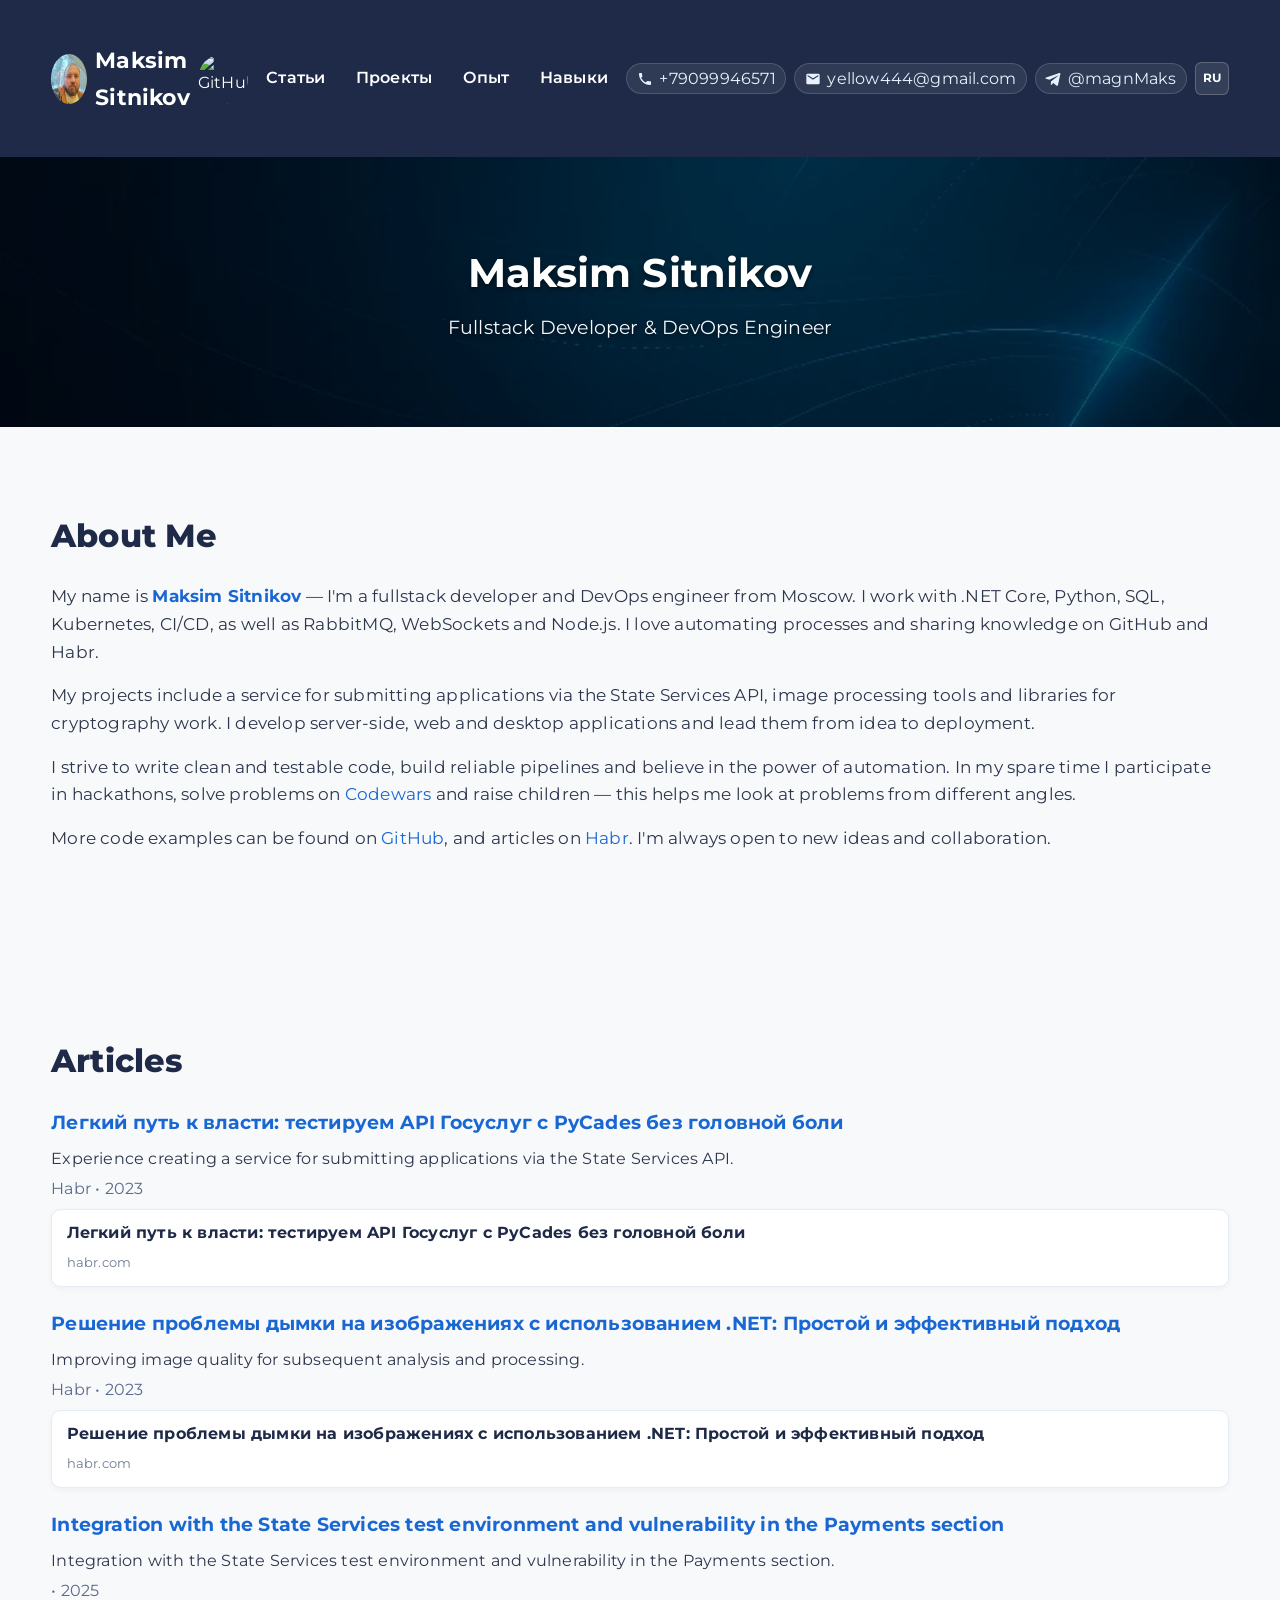
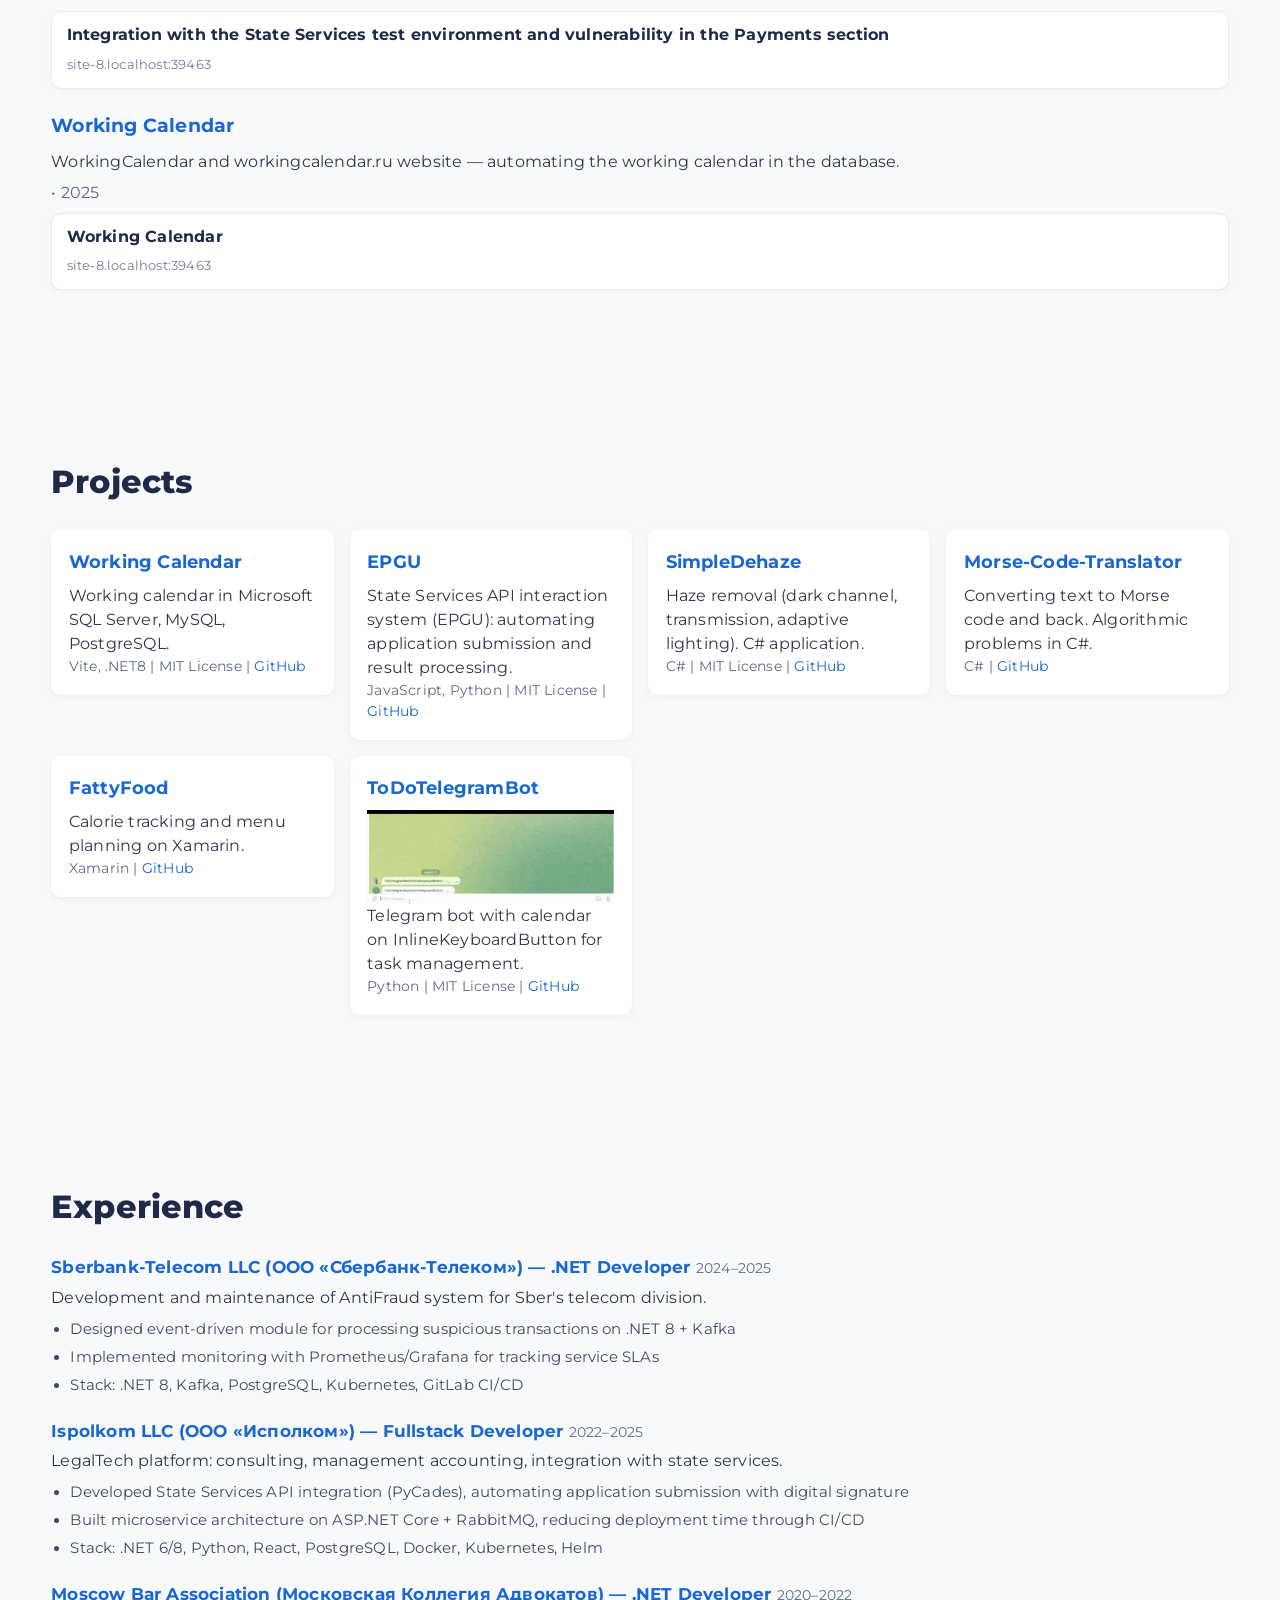
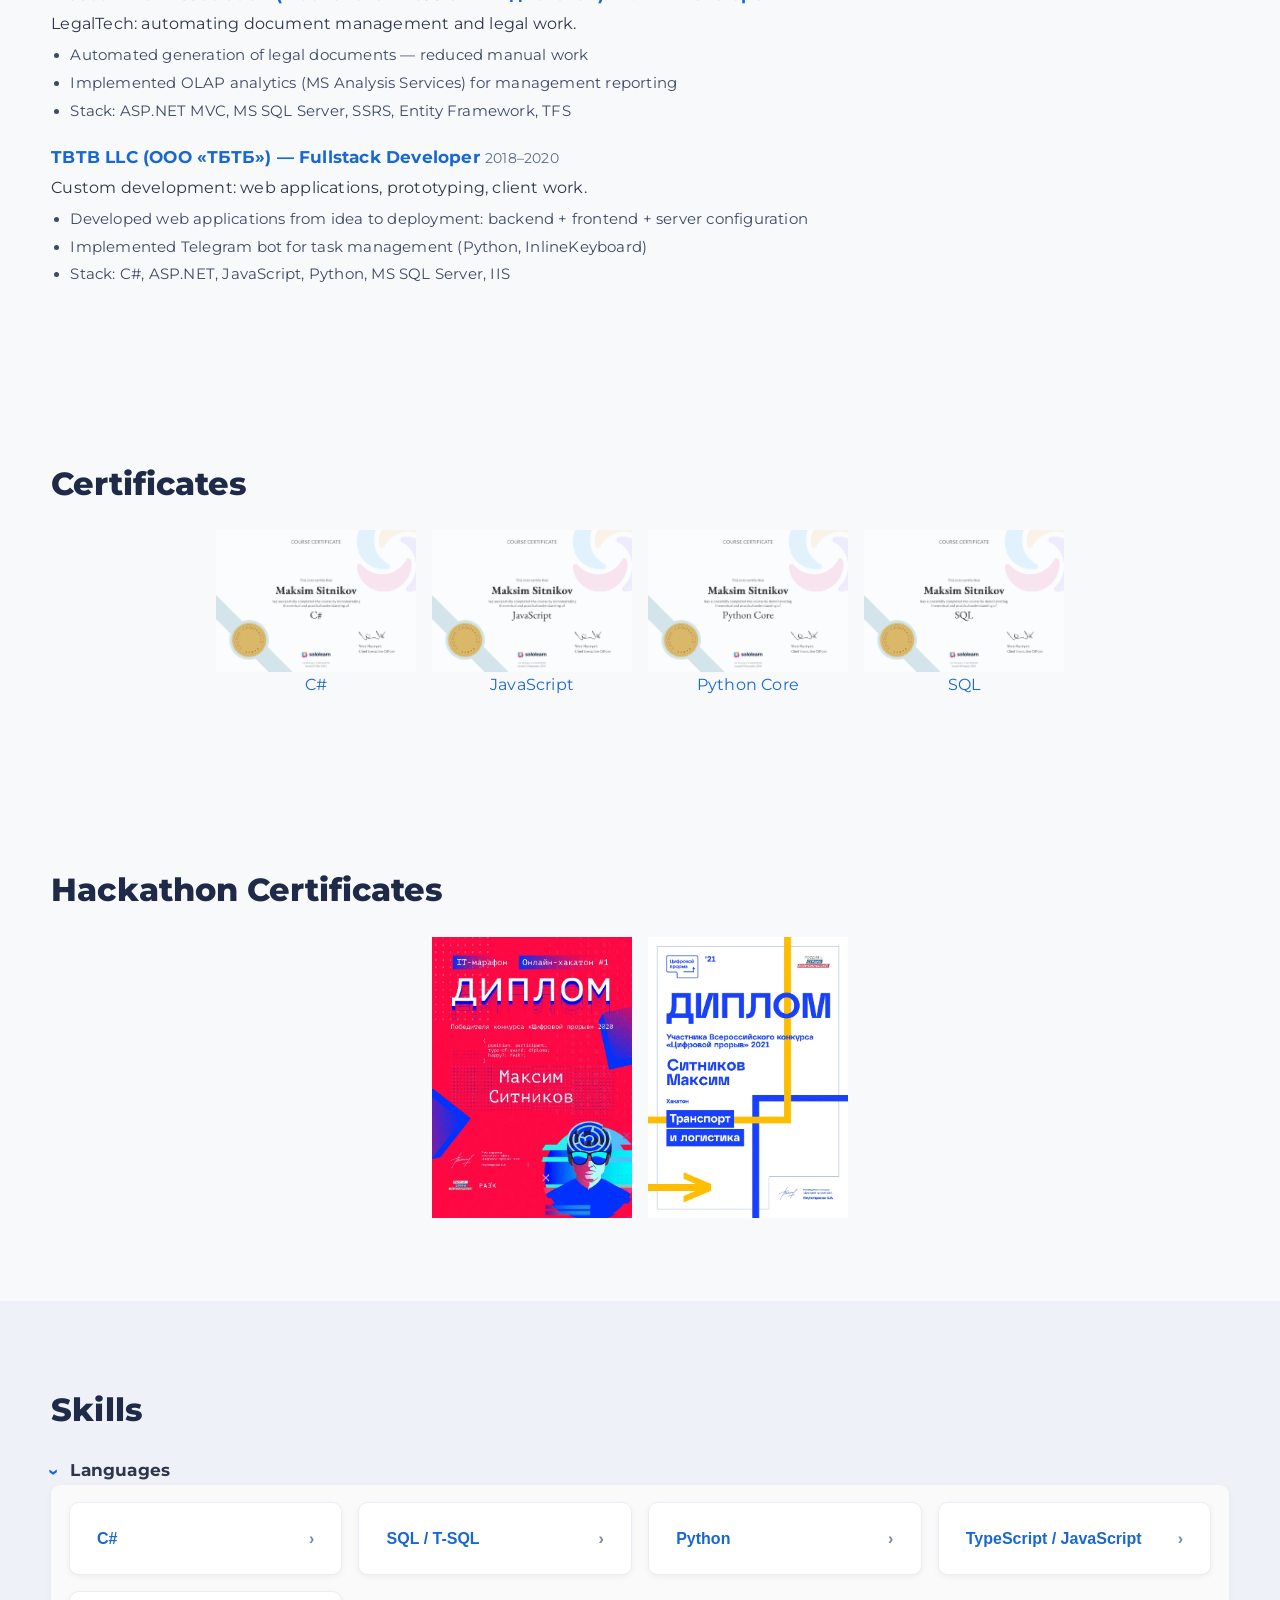
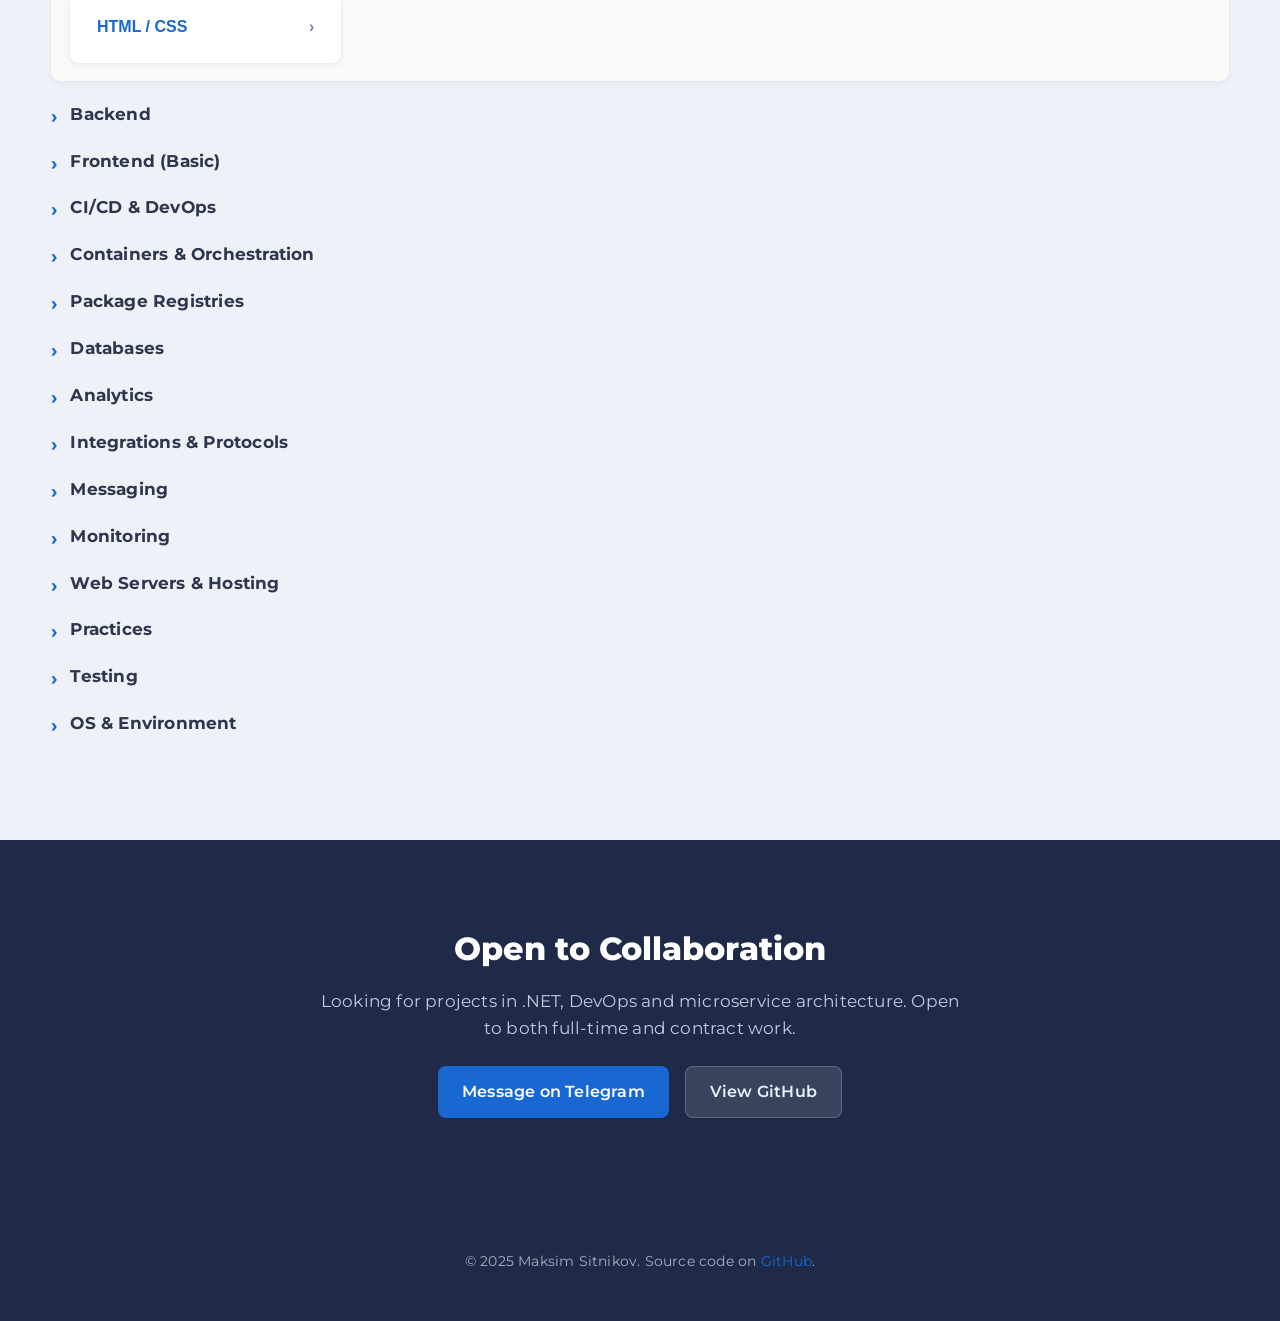
==== en/index.html @ ef796406 "adde en" ====
<!DOCTYPE html>
<html lang="en">
  <head>
    <meta charset="UTF-8" />
    <meta name="viewport" content="width=device-width, initial-scale=1, viewport-fit=cover" />
    <title>Maksim Sitnikov — Fullstack .NET Developer | DevOps | yellow444</title>

    <!-- SEO -->
    <meta name="description" content="Maksim Sitnikov — Fullstack .NET/Python developer and DevOps engineer. Kubernetes, CI/CD, microservices. 7+ years of experience. Portfolio, projects and articles." />
    <meta name="keywords" content=".NET, C#, Python, Kubernetes, CI/CD, SQL, Docker, DevOps, Fullstack, microservices, ASP.NET Core" />
    <meta name="author" content="Maksim Sitnikov" />
    <link rel="canonical" href="https://yellow444.github.io/en/" />

    <!-- Language Alternates -->
    <link rel="alternate" hreflang="ru" href="https://yellow444.github.io/" />
    <link rel="alternate" hreflang="en" href="https://yellow444.github.io/en/" />

    <!-- Open Graph -->
    <meta property="og:type" content="website" />
    <meta property="og:title" content="Maksim Sitnikov — Fullstack .NET Developer | DevOps" />
    <meta property="og:description" content="Fullstack .NET/Python developer and DevOps engineer. Kubernetes, CI/CD, microservices. 7+ years of experience." />
    <meta property="og:image" content="https://yellow444.github.io/images/maksim.png" />
    <meta property="og:url" content="https://yellow444.github.io/en/" />
    <meta property="og:locale" content="en_US" />

    <!-- Twitter Card -->
    <meta name="twitter:card" content="summary" />
    <meta name="twitter:title" content="Maksim Sitnikov — Fullstack .NET Developer" />
    <meta name="twitter:description" content="Portfolio of .NET/Python developer and DevOps engineer" />
    <meta name="twitter:image" content="https://yellow444.github.io/images/maksim.png" />

    <!-- Theme -->
    <meta name="theme-color" content="#1e2a47" />

    <!-- Favicon -->
    <link rel="icon" href="../favicon.ico" sizes="48x48" />
    <link rel="icon" href="../images/favicon-192.png" type="image/png" sizes="192x192" />
    <link rel="apple-touch-icon" href="../images/apple-touch-icon.png" />

    <!-- Structured Data -->
    <script type="application/ld+json">
    {
      "@context": "https://schema.org",
      "@type": "Person",
      "name": "Maksim Sitnikov",
      "alternateName": "yellow444",
      "url": "https://yellow444.github.io/en",
      "image": "https://yellow444.github.io/images/maksim.png",
      "jobTitle": "Fullstack Developer / DevOps Engineer",
      "knowsAbout": [".NET", "C#", "Python", "Kubernetes", "Docker", "CI/CD", "PostgreSQL", "ASP.NET Core", "Kafka", "RabbitMQ"],
      "sameAs": [
        "https://github.com/yellow444",
        "https://t.me/magnMaks",
        "https://habr.com/ru/users/maksim_sitnikov/"
      ]
    }
    </script>

    <!-- Fonts -->
    <link rel="preconnect" href="https://fonts.googleapis.com" />
    <link rel="preconnect" href="https://fonts.gstatic.com" crossorigin />
    <link href="https://fonts.googleapis.com/css2?family=Montserrat:wght@400;600;700&display=swap" rel="stylesheet" />

    <!-- Styles -->
    <link rel="stylesheet" href="../style.css" />

    <!-- Analytics (async) -->
    <script src="../scripts/analytics.js" defer></script>
    <noscript>
      <div>
        <img
          src="https://mc.yandex.ru/watch/103887739"
          style="position: absolute; left: -9999px"
          alt=""
        />
      </div>
    </noscript>
  </head>
  <body>
    <!-- Navigation Header -->
    <header id="top" class="site-header" role="banner">
      <div class="container header-grid">
        <!-- LOGO / AVATAR -->
        <div class="logo-container">
          <div class="logo-placeholder">
            <!-- Clickable photo with preview -->
            <picture>
              <source srcset="../images/maksim.webp" type="image/webp" />
              <img
                id="previewImg"
                alt="Photo of Maksim Sitnikov"
                src="../images/maksim.png"
                width="256"
                height="256"
                class="logo-image logo-image--clickable"
                decoding="async"
              />
            </picture>
            <a href="/#hero" class="logo-link" tooltip="Go to contacts"><h1 class="logo">Maksim<br/>Sitnikov</h1></a>
            <a href="https://github.com/yellow444/" class="logo-link" aria-label="GitHub avatar">
              <img
                alt="GitHub avatar"
                src="https://avatars.githubusercontent.com/u/4164963?v=4"
                width="460"
                height="460"
                class="logo-image"
                decoding="async"
                loading="lazy"
              />
            </a>
          </div>
        </div>

        <!-- MENU -->
        <div id="menu-placeholder"></div>

        <!-- CONTACTS RIGHT (obfuscated from spam bots) -->
        <div class="header-contacts" aria-label="Contacts">
          <a class="contact-chip" data-contact="dGVsOis3OTA5OTk0NjU3MQ==" data-label="Kzc5MDk5OTQ2NTcx" aria-label="Call" href="#">
            <svg viewBox="0 0 24 24" aria-hidden="true">
              <path d="M6.62 10.79a15.05 15.05 0 006.59 6.59l2.2-2.2a1 1 0 011.02-.24 11.36 11.36 0 003.56.57 1 1 0 011 1V20a1 1 0 01-1 1A17 17 0 013 4a1 1 0 011-1h2.5a1 1 0 011 1 11.36 11.36 0 00.57 3.56 1 1 0 01-.24 1.02l-2.2 2.2z"/>
            </svg>
            <span class="contact-text">Phone</span>
          </a>
          <a class="contact-chip" data-contact="bWFpbHRvOnllbGxvdzQ0NEBnbWFpbC5jb20=" data-label="eWVsbG93NDQ0QGdtYWlsLmNvbQ==" aria-label="Send Email" href="#">
            <svg viewBox="0 0 24 24" aria-hidden="true">
              <path d="M20 4H4a2 2 0 00-2 2v12a2 2 0 002 2h16a2 2 0 002-2V6a2 2 0 00-2-2zm0 4l-8 5-8-5V6l8 5 8-5v2z"/>
            </svg>
            <span class="contact-text">Email</span>
          </a>
          <a class="contact-chip" href="https://t.me/magnMaks" target="_blank" rel="noopener noreferrer" aria-label="Send message on Telegram">
            <svg viewBox="0 0 24 24" aria-hidden="true">
              <path d="M9.04 15.8l-.38 5.33c.54 0 .78-.23 1.06-.52l2.55-2.45 5.29 3.86c.97.54 1.66.26 1.93-.9l3.51-16.45h0c.31-1.44-.52-2-1.47-1.64L1.7 9.87c-1.4.55-1.38 1.34-.24 1.7l5.22 1.63L19.55 6.6c.6-.39 1.14-.17.69.22"/>
            </svg>
            <span>@magnMaks</span>
          </a>

          <!-- Burger menu for mobile -->
          <button id="menuToggle" class="burger" aria-label="Open menu" aria-expanded="false" aria-controls="mainNav">
            <span></span><span></span><span></span>
          </button>
          <!-- Language switcher -->
          <a href="/" class="lang-switch" aria-label="Русская версия">RU</a>
        </div>
      </div>
    </header>

    <!-- Image preview modal -->
    <div id="imgModal" class="modal" aria-hidden="true" role="dialog" aria-label="Image preview">
      <button class="close" id="modalClose" aria-label="Close">&times;</button>
      <img class="modal-content" id="modalImg" alt="Image preview" />
    </div>

    <!-- Hero section -->
    <section class="hero" id="hero" role="region" aria-label="Title">
      <div class="hero-overlay"></div>
      <div class="hero-content">
        <h2>Maksim Sitnikov</h2>
        <p class="subtitle">Fullstack Developer & DevOps Engineer</p>
      </div>
    </section>

    <!-- About section -->
    <section id="about" class="section" role="region" aria-label="About me">
      <div class="container">
        <h2>About Me</h2>
        <p>
          My name is <strong><a href="https://github.com/yellow444" target="_blank" rel="noopener noreferrer">Maksim Sitnikov</a></strong>
          — I'm a fullstack developer and DevOps engineer from Moscow. I work with .NET Core, Python, SQL, Kubernetes, CI/CD, as well as RabbitMQ,
          WebSockets and Node.js. I love automating processes and sharing knowledge on GitHub and Habr.
        </p>
        <p>
          My projects include a service for submitting applications via the State Services API, image processing tools and libraries for cryptography work.
          I develop server-side, web and desktop applications and lead them from idea to deployment.
        </p>
        <p>
          I strive to write clean and testable code, build reliable pipelines and believe in the power of automation. In my spare time I participate in hackathons,
          solve problems on <a href="https://www.codewars.com/users/yellow444" target="_blank" rel="noopener noreferrer">Codewars</a>
          and raise children — this helps me look at problems from different angles.
        </p>
        <p>
          More code examples can be found on
          <a href="https://github.com/yellow444" target="_blank" rel="noopener noreferrer">GitHub</a>, and articles on
          <a href="https://habr.com/ru/users/maksim_sitnikov/articles" target="_blank" rel="noopener noreferrer">Habr</a>.
          I'm always open to new ideas and collaboration.
        </p>
      </div>
    </section>

    <!-- Articles section -->
    <section id="articles" class="section" role="region" aria-label="Articles">
      <div class="container">
        <h2>Articles</h2>
        <div class="articles-list">
          <div class="article-item">
            <h3>
              <a href="https://habr.com/ru/articles/793028" target="_blank" rel="noopener noreferrer">
                Легкий путь к власти: тестируем API Госуслуг с PyCades без головной боли
              </a>
            </h3>
            <p>Experience creating a service for submitting applications via the State Services API.</p>
            <p class="article-meta">Habr • 2023</p>
            <!-- Preview will be inserted here -->
            <div class="og-card" hidden></div>
          </div>

          <div class="article-item">
            <h3>
              <a href="https://habr.com/ru/articles/810577" target="_blank" rel="noopener noreferrer">
                Решение проблемы дымки на изображениях с использованием .NET: Простой и эффективный подход
              </a>
            </h3>
            <p>Improving image quality for subsequent analysis and processing.</p>
            <p class="article-meta">Habr • 2023</p>
            <div class="og-card" hidden></div>
          </div>

          <div class="article-item">
            <h3>
              <a href="../articles/template.html?content=vulnerability_epgu">
                Integration with the State Services test environment and vulnerability in the Payments section
              </a>
            </h3>
            <p>Integration with the State Services test environment and vulnerability in the Payments section.</p>
            <p class="article-meta">• 2025</p>
            <div class="og-card" hidden></div>
          </div>

          <div class="article-item">
            <h3>
              <a href="../articles/template.html?content=workingcalendar">
                Working Calendar
              </a>
            </h3>
            <p>WorkingCalendar and workingcalendar.ru website — automating the working calendar in the database.</p>
            <p class="article-meta">• 2025</p>
            <div class="og-card" hidden></div>
          </div>
        </div>
      </div>
    </section>

    <!-- Projects section -->
    <section id="projects" class="section" role="region" aria-label="Projects">
      <div class="container">
        <h2>Projects</h2>
        <div class="projects-grid">
          <div class="project-card">
            <a href="https://workingcalendar.ru/"><h3>Working Calendar</h3></a>
            <p>Working calendar in Microsoft SQL Server, MySQL, PostgreSQL.</p>
            <p class="project-meta">
              Vite, .NET8 | MIT License |
              <a href="https://github.com/yellow444/WorkingCalendar" target="_blank" rel="noopener noreferrer">GitHub</a>
            </p>
          </div>
          <div class="project-card">
            <a href="https://habr.com/ru/articles/793028"><h3>EPGU</h3></a>
            <p>State Services API interaction system (EPGU): automating application submission and result processing.</p>
            <p class="project-meta">
              JavaScript, Python | MIT License |
              <a href="https://github.com/yellow444/epgu" target="_blank" rel="noopener noreferrer">GitHub</a>
            </p>
          </div>
          <div class="project-card">
            <a href="https://habr.com/ru/articles/810577"><h3>SimpleDehaze</h3></a>
            <p>Haze removal (dark channel, transmission, adaptive lighting). C# application.</p>
            <p class="project-meta">
              C# | MIT License |
              <a href="https://github.com/yellow444/SimpleDehaze" target="_blank" rel="noopener noreferrer">GitHub</a>
            </p>
          </div>
          <div class="project-card">
            <a href="https://www.codewars.com/kata/59c13bb070a3b70098000041"><h3>Morse-Code-Translator</h3></a>
            <p>Converting text to Morse code and back. Algorithmic problems in C#.</p>
            <p class="project-meta">
              C# |
              <a href="https://github.com/yellow444/Morse-Code-Translator" target="_blank" rel="noopener noreferrer">GitHub</a>
            </p>
          </div>
          <div class="project-card">
            <a href="https://github.com/yellow444/FattyFood"><h3>FattyFood</h3></a>
            <p>Calorie tracking and menu planning on Xamarin.</p>
            <p class="project-meta">
              Xamarin |
              <a href="https://github.com/yellow444/FattyFood" target="_blank" rel="noopener noreferrer">GitHub</a>
            </p>
          </div>
          <div class="project-card">
            <a href="https://t.me/todo123456789bot"><h3>ToDoTelegramBot</h3></a>
            <div class="project-img">
              <picture>
                <source srcset="../images/ToDoTelegramBotOnInlineKeyboardButton.webp" type="image/webp" />
                <img src="../images/ToDoTelegramBotOnInlineKeyboardButton.gif" alt="ToDoTelegramBot" loading="lazy" decoding="async" />
              </picture>
            </div>
            <p>Telegram bot with calendar on InlineKeyboardButton for task management.</p>
            <p class="project-meta">
              Python | MIT License |
              <a href="https://github.com/yellow444/ToDoTelegramBot" target="_blank" rel="noopener noreferrer">GitHub</a>
            </p>
          </div>
        </div>
      </div>
    </section>

    <!-- Experience section -->
    <section id="experience" class="section" role="region" aria-label="Work Experience">
      <div class="container">
        <h2>Experience</h2>
        <div class="experience-list">
          <div class="experience-item">
            <h3>Sberbank-Telecom LLC (ООО «Сбербанк-Телеком») — .NET Developer <span class="years">2024–2025</span></h3>
            <p>Development and maintenance of AntiFraud system for Sber's telecom division.</p>
            <ul class="experience-details">
              <li>Designed event-driven module for processing suspicious transactions on .NET 8 + Kafka</li>
              <li>Implemented monitoring with Prometheus/Grafana for tracking service SLAs</li>
              <li>Stack: .NET 8, Kafka, PostgreSQL, Kubernetes, GitLab CI/CD</li>
            </ul>
          </div>
          <div class="experience-item">
            <h3>Ispolkom LLC (ООО «Исполком») — Fullstack Developer <span class="years">2022–2025</span></h3>
            <p>LegalTech platform: consulting, management accounting, integration with state services.</p>
            <ul class="experience-details">
              <li>Developed State Services API integration (PyCades), automating application submission with digital signature</li>
              <li>Built microservice architecture on ASP.NET Core + RabbitMQ, reducing deployment time through CI/CD</li>
              <li>Stack: .NET 6/8, Python, React, PostgreSQL, Docker, Kubernetes, Helm</li>
            </ul>
          </div>
          <div class="experience-item">
            <h3>Moscow Bar Association (Московская Коллегия Адвокатов) — .NET Developer <span class="years">2020–2022</span></h3>
            <p>LegalTech: automating document management and legal work.</p>
            <ul class="experience-details">
              <li>Automated generation of legal documents — reduced manual work</li>
              <li>Implemented OLAP analytics (MS Analysis Services) for management reporting</li>
              <li>Stack: ASP.NET MVC, MS SQL Server, SSRS, Entity Framework, TFS</li>
            </ul>
          </div>
          <div class="experience-item">
            <h3>TBTB LLC (ООО «ТБТБ») — Fullstack Developer <span class="years">2018–2020</span></h3>
            <p>Custom development: web applications, prototyping, client work.</p>
            <ul class="experience-details">
              <li>Developed web applications from idea to deployment: backend + frontend + server configuration</li>
              <li>Implemented Telegram bot for task management (Python, InlineKeyboard)</li>
              <li>Stack: C#, ASP.NET, JavaScript, Python, MS SQL Server, IIS</li>
            </ul>
          </div>
        </div>
      </div>
    </section>

    <!-- Certificates section -->
    <section id="skill-certificates" class="section">
      <div class="container">
        <h2>Certificates</h2>
        <div class="certificates">
          <div class="cert-item">
            <picture>
              <source srcset="../images/skill-c-sharp.webp" type="image/webp" />
              <img src="../images/skill-c-sharp.png" alt="C# certificate" loading="lazy" decoding="async" />
            </picture>
            <a href="https://www.sololearn.com/certificates/CT-XBOZ6PJW" target="_blank" rel="noopener noreferrer">C#</a>
          </div>
          <div class="cert-item">
            <picture>
              <source srcset="../images/skill-JavaScript.webp" type="image/webp" />
              <img src="../images/skill-JavaScript.png" alt="JavaScript certificate" loading="lazy" decoding="async" />
            </picture>
            <a href="https://www.sololearn.com/certificates/CT-FANMITW9" target="_blank" rel="noopener noreferrer">JavaScript</a>
          </div>
          <div class="cert-item">
            <picture>
              <source srcset="../images/skill-python-core.webp" type="image/webp" />
              <img src="../images/skill-python-core.png" alt="Python Core certificate" loading="lazy" decoding="async" />
            </picture>
            <a href="https://www.sololearn.com/certificates/CT-2QK4AYGB" target="_blank" rel="noopener noreferrer">Python Core</a>
          </div>
          <div class="cert-item">
            <picture>
              <source srcset="../images/skill-SQL.webp" type="image/webp" />
              <img src="../images/skill-SQL.png" alt="SQL certificate" loading="lazy" decoding="async" />
            </picture>
            <a href="https://www.sololearn.com/certificates/CT-1Q7DENXP" target="_blank" rel="noopener noreferrer">SQL</a>
          </div>
        </div>
      </div>
    </section>

    <!-- Hackathon Certificates section -->
    <section id="hack-certificates" class="section">
      <div class="container">
        <h2>Hackathon Certificates</h2>
        <div class="hack-block">
          <div class="cert-item">
            <picture>
              <source srcset="../images/hack-certificate-2020.webp" type="image/webp" />
              <img src="../images/hack-certificate-2020.png" alt="Hackathon certificate 2020" loading="lazy" decoding="async" />
            </picture>
          </div>
          <div class="cert-item">
            <picture>
              <source srcset="../images/hack-certificate-2021.webp" type="image/webp" />
              <img src="../images/hack-certificate-2021.png" alt="Hackathon certificate 2021" loading="lazy" decoding="async" />
            </picture>
          </div>
        </div>
      </div>
    </section>
   <!-- Skills section -->
    <section
      id="skills"
      class="section section-alt"
      role="region"
      aria-label="Skills"
    >
      <div class="container">
        <h2>Skills</h2>

        <!-- LANGUAGES -->
        <details class="skills-group" open>
          <summary class="group-title"><h3>Languages</h3></summary>
          <div class="hard-skills-grid">
            <!-- C# -->
            <div class="skill-card" data-skill="csharp">
              <button
                class="skill-title"
                type="button"
                aria-expanded="false"
                aria-controls="skill-csharp"
              >
                C#
              </button>
              <div class="skill-tooltip" role="tooltip">
                Primary language: services, utilities, profiling, async code.
              </div>
              <div class="skill-content" id="skill-csharp" hidden>
                <p>
                  Write backends and utilities, use async/await and lock,
                  Interlocked, Mutex, Monitor, Semaphore, ConcurrentDictionary,
                  Span&lt;T&gt;, LINQ, profile memory and allocations.
                </p>
              </div>
            </div>

            <!-- SQL / T-SQL -->
            <div class="skill-card" data-skill="sql">
              <button
                class="skill-title"
                type="button"
                aria-expanded="false"
                aria-controls="skill-sql"
              >
                SQL / T-SQL
              </button>
              <div class="skill-tooltip" role="tooltip">
                Queries, indexes, execution plans and optimization.
              </div>
              <div class="skill-content" id="skill-sql" hidden>
                <p>
                  Schema design, T-SQL, execution plan optimization, indexing,
                  analytical queries.
                </p>
              </div>
            </div>

            <!-- Python -->
            <div class="skill-card" data-skill="python">
              <button
                class="skill-title"
                type="button"
                aria-expanded="false"
                aria-controls="skill-python"
              >
                Python
              </button>
              <div class="skill-tooltip" role="tooltip">
                Scripts for automation, API clients, helper services.
              </div>
              <div class="skill-content" id="skill-python" hidden>
                <p>
                  CLI/scripts for CI/CD, integrations (REST/WebSocket), simple
                  Flask services.
                </p>
              </div>
            </div>

            <!-- TypeScript / JavaScript -->
            <div class="skill-card" data-skill="ts-js">
              <button
                class="skill-title"
                type="button"
                aria-expanded="false"
                aria-controls="skill-tsjs"
              >
                TypeScript / JavaScript
              </button>
              <div class="skill-tooltip" role="tooltip">
                Frontend and scripts, typing and API integration.
              </div>
              <div class="skill-content" id="skill-tsjs" hidden>
                <p>
                  TypeScript for frontend and tooling, REST interaction,
                  build configuration, testing, publishing and storage in
                  private registry.
                </p>
              </div>
            </div>

            <!-- HTML / CSS -->
            <div class="skill-card" data-skill="html-css">
              <button
                class="skill-title"
                type="button"
                aria-expanded="false"
                aria-controls="skill-htmlcss"
              >
                HTML / CSS
              </button>
              <div class="skill-tooltip" role="tooltip">
                Semantic markup, responsive design, basic UI patterns.
              </div>
              <div class="skill-content" id="skill-htmlcss" hidden>
                <p>
                  Semantic markup, grids, responsive design and micro-animations,
                  dark theme support.
                </p>
              </div>
            </div>
          </div>
        </details>

        <!-- Backend -->
        <details class="skills-group">
          <summary class="group-title"><h3>Backend</h3></summary>
          <div class="skills-grid">
            <div class="skill-card" data-skill="dotnet">
              <button
                class="skill-title"
                type="button"
                aria-expanded="false"
                aria-controls="skill-dotnet"
              >
                .NET 6/8
              </button>
              <div class="skill-tooltip" role="tooltip">
                Modern .NET platform for services and microservices.
              </div>
              <div class="skill-content" id="skill-dotnet" hidden>
                <p>
                  Microservices, configuration, logging, testing,
                  containerization.
                </p>
              </div>
            </div>

            <div class="skill-card" data-skill="aspnetcore">
              <button
                class="skill-title"
                type="button"
                aria-expanded="false"
                aria-controls="skill-aspnetcore"
              >
                ASP.NET Core Web API
              </button>
              <div class="skill-tooltip" role="tooltip">
                REST API, middleware, filters, validation, Swagger.
              </div>
              <div class="skill-content" id="skill-aspnetcore" hidden>
                <p>
                  REST design, authorization, versioning, client generation
                  by OpenAPI.
                </p>
              </div>
            </div>

            <div class="skill-card" data-skill="aspnetmvc">
              <button
                class="skill-title"
                type="button"
                aria-expanded="false"
                aria-controls="skill-aspnetmvc"
              >
                ASP.NET MVC
              </button>
              <div class="skill-tooltip" role="tooltip">
                Support and deployment of legacy services.
              </div>
              <div class="skill-content" id="skill-aspnetmvc" hidden>
                <p>
                  Support of existing systems, migrations to .NET Core,
                  performance optimization.
                </p>
              </div>
            </div>

            <div class="skill-card" data-skill="blazor">
              <button
                class="skill-title"
                type="button"
                aria-expanded="false"
                aria-controls="skill-blazor"
              >
                Blazor (WASM)
              </button>
              <div class="skill-tooltip" role="tooltip">
                Components, state, JS interop, publishing, API and SignalR integration.
              </div>
              <div class="skill-content" id="skill-blazor" hidden>
                <p>
                  Components, state, JS interop, publishing, API and
                  SignalR integration.
                </p>
              </div>
            </div>

            <div class="skill-card" data-skill="efcore">
              <button
                class="skill-title"
                type="button"
                aria-expanded="false"
                aria-controls="skill-efcore"
              >
                Entity Framework Core
              </button>
              <div class="skill-tooltip" role="tooltip">
                Code First, migrations, LINQ optimization.
              </div>
              <div class="skill-content" id="skill-efcore" hidden>
                <p>
                  Code First, migrations, tracking/NoTracking, LINQ optimization,
                  query profiling, concurrency.
                </p>
              </div>
            </div>

            <div class="skill-card" data-skill="dapper">
              <button
                class="skill-title"
                type="button"
                aria-expanded="false"
                aria-controls="skill-dapper"
              >
                Dapper
              </button>
              <div class="skill-tooltip" role="tooltip">
                Fast data access, manual mappings.
              </div>
              <div class="skill-content" id="skill-dapper" hidden>
                <p>
                  High-performance data access, manual mappings,
                  multimapping, split for read/write.
                </p>
              </div>
            </div>

            <div class="skill-card" data-skill="grpc">
              <button
                class="skill-title"
                type="button"
                aria-expanded="false"
                aria-controls="skill-grpc"
              >
                gRPC
              </button>
              <div class="skill-tooltip" role="tooltip">
                High-performance binary RPC.
              </div>
              <div class="skill-content" id="skill-grpc" hidden>
                <p>
                  Contracts, streams, inter-service communication,
                  load balancing/retries.
                </p>
              </div>
            </div>

            <div class="skill-card" data-skill="signalr">
              <button
                class="skill-title"
                type="button"
                aria-expanded="false"
                aria-controls="skill-signalr"
              >
                SignalR
              </button>
              <div class="skill-tooltip" role="tooltip">
                Real-time for web clients.
              </div>
              <div class="skill-content" id="skill-signalr" hidden>
                <p>
                  Hubs, groups, backplane scaling, authorization.
                </p>
              </div>
            </div>

            <div class="skill-card" data-skill="wcf">
              <button
                class="skill-title"
                type="button"
                aria-expanded="false"
                aria-controls="skill-wcf"
              >
                WCF (legacy support)
              </button>
              <div class="skill-tooltip" role="tooltip">
                Integration with old systems.
              </div>
              <div class="skill-content" id="skill-wcf" hidden>
                <p>
                  Service support, migration paths, contract compatibility.
                </p>
              </div>
            </div>
          </div>
        </details>

        <!-- Frontend (basic) -->
        <details class="skills-group">
          <summary class="group-title"><h3>Frontend (Basic)</h3></summary>
          <div class="skills-grid">
            <div class="skill-card" data-skill="react">
              <button
                class="skill-title"
                type="button"
                aria-expanded="false"
                aria-controls="skill-react"
              >
                React
              </button>
              <div class="skill-tooltip" role="tooltip">
                SPA/interfaces for internal services.
              </div>
              <div class="skill-content" id="skill-react" hidden>
                <p>
                  React + TypeScript, components, routing, API interaction.
                </p>
              </div>
            </div>

            <div class="skill-card" data-skill="angular">
              <button
                class="skill-title"
                type="button"
                aria-expanded="false"
                aria-controls="skill-angular"
              >
                Angular (basic)
              </button>
              <div class="skill-tooltip" role="tooltip">
                Support and enhancement of existing modules.
              </div>
              <div class="skill-content" id="skill-angular" hidden>
                <p>
                  Component fixes, REST integration, version migrations as needed.
                </p>
              </div>
            </div>

            <div class="skill-card" data-skill="xamarin">
              <button
                class="skill-title"
                type="button"
                aria-expanded="false"
                aria-controls="skill-xamarin"
              >
                Xamarin / MAUI
              </button>
              <div class="skill-tooltip" role="tooltip">
                Cross-platform development in C#.
              </div>
              <div class="skill-content" id="skill-xamarin" hidden>
                <p>
                  Mobile and desktop applications on Xamarin.Forms and .NET MAUI.
                </p>
              </div>
            </div>
          </div>
        </details>

        <!-- CI/CD and DevOps -->
        <details class="skills-group">
          <summary class="group-title">
            <h3>CI/CD & DevOps</h3>
          </summary>
          <div class="skills-grid">
            <div class="skill-card" data-skill="gitlabci">
              <button
                class="skill-title"
                type="button"
                aria-expanded="false"
                aria-controls="skill-gitlabci"
              >
                GitLab CI/CD
              </button>
              <div class="skill-tooltip" role="tooltip">
                Build/test/deploy pipelines, artifacts, environments.
              </div>
              <div class="skill-content" id="skill-gitlabci" hidden>
                <p>
                  YAML pipelines, cache/artifacts, environments, agents, Helm chart
                  deployment from CI.
                </p>
              </div>
            </div>

            <div class="skill-card" data-skill="tfs">
              <button
                class="skill-title"
                type="button"
                aria-expanded="false"
                aria-controls="skill-tfs"
              >
                TFS 2018 (Build/Release)
              </button>
              <div class="skill-tooltip" role="tooltip">
                Build and release configuration, Windows/Linux agents.
              </div>
              <div class="skill-content" id="skill-tfs" hidden>
                <p>
                  Creation and support of build and release pipelines in TFS 2018, release templates,
                  Azure DevOps agent pools.
                </p>
              </div>
            </div>

            <div class="skill-card" data-skill="jenkins">
              <button
                class="skill-title"
                type="button"
                aria-expanded="false"
                aria-controls="skill-jenkins"
              >
                Jenkins
              </button>
              <div class="skill-tooltip" role="tooltip">
                Declarative pipelines and Shared Libraries.
              </div>
              <div class="skill-content" id="skill-jenkins" hidden>
                <p>
                  CI for various projects, build quality, Docker Registry integration.
                </p>
              </div>
            </div>

            <div class="skill-card" data-skill="git">
              <button
                class="skill-title"
                type="button"
                aria-expanded="false"
                aria-controls="skill-git"
              >
                Git
              </button>
              <div class="skill-tooltip" role="tooltip">
                Branching, code review, GitFlow.
              </div>
              <div class="skill-content" id="skill-git" hidden>
                <p>
                  PR processes, rebase/merge, branch policies and CI checks.
                </p>
              </div>
            </div>

            <div class="skill-card" data-skill="ansible">
              <button
                class="skill-title"
                type="button"
                aria-expanded="false"
                aria-controls="skill-ansible"
              >
                Ansible
              </button>
              <div class="skill-tooltip" role="tooltip">
                Provisioning and configuration rollout.
              </div>
              <div class="skill-content" id="skill-ansible" hidden>
                <p>
                  Provisioning, idempotency, roles, inventory, secrets (vault),
                  configuration rollout.
                </p>
              </div>
            </div>

            <div class="skill-card" data-skill="teamcity">
              <button
                class="skill-title"
                type="button"
                aria-expanded="false"
                aria-controls="skill-teamcity"
              >
                TeamCity
              </button>
              <div class="skill-tooltip" role="tooltip">
                CI server by JetBrains.
              </div>
              <div class="skill-content" id="skill-teamcity" hidden>
                <p>
                  Build configuration, artifacts, parameters, VCS/Issue-tracker integration.
                </p>
              </div>
            </div>

            <div class="skill-card" data-skill="ado-agents">
              <button
                class="skill-title"
                type="button"
                aria-expanded="false"
                aria-controls="skill-ado"
              >
                Azure DevOps
              </button>
              <div class="skill-tooltip" role="tooltip">
                Agent pools, pipelines, artifacts.
              </div>
              <div class="skill-content" id="skill-ado" hidden>
                <p>
                  Windows/Linux agent configuration, tags, parallel builds, secret security, YAML pipelines.
                </p>
              </div>
            </div>

            <div class="skill-card" data-skill="octopus">
              <button
                class="skill-title"
                type="button"
                aria-expanded="false"
                aria-controls="skill-octopus"
              >
                Octopus Deploy
              </button>
              <div class="skill-tooltip" role="tooltip">
                Deployment automation and release management.
              </div>
              <div class="skill-content" id="skill-octopus" hidden>
                <p>
                  Projects, environments, variables, Runbooks, CI-server integration, Tenants.
                </p>
              </div>
            </div>

            <div class="skill-card" data-skill="ghactions">
              <button
                class="skill-title"
                type="button"
                aria-expanded="false"
                aria-controls="skill-ghactions"
              >
                GitHub Actions
              </button>
              <div class="skill-tooltip" role="tooltip">
                CI/CD in the GitHub ecosystem.
              </div>
              <div class="skill-content" id="skill-ghactions" hidden>
                <p>
                  Workflows, matrix builds, reusable actions, secrets, deployment to
                  GitHub Pages and Docker Registry.
                </p>
              </div>
            </div>
          </div>
        </details>

        <!-- Containers and orchestration -->
        <details class="skills-group">
          <summary class="group-title">
            <h3>Containers & Orchestration</h3>
          </summary>
          <div class="skills-grid">
            <div class="skill-card" data-skill="docker">
              <button
                class="skill-title"
                type="button"
                aria-expanded="false"
                aria-controls="skill-docker"
              >
                Docker
              </button>
              <div class="skill-tooltip" role="tooltip">
                Containerization of applications and dependencies.
              </div>
              <div class="skill-content" id="skill-docker" hidden>
                <p>
                  Dockerfile, multi-stage builds, docker-compose, private image registries.
                </p>
              </div>
            </div>

            <div class="skill-card" data-skill="compose">
              <button
                class="skill-title"
                type="button"
                aria-expanded="false"
                aria-controls="skill-compose"
              >
                Docker Compose
              </button>
              <div class="skill-tooltip" role="tooltip">
                Container orchestration for development.
              </div>
              <div class="skill-content" id="skill-compose" hidden>
                <p>
                  Multi-container environments, networks, volumes, override files,
                  profiles for dev/test/prod.
                </p>
              </div>
            </div>

            <div class="skill-card" data-skill="kubernetes">
              <button
                class="skill-title"
                type="button"
                aria-expanded="false"
                aria-controls="skill-k8s"
              >
                Kubernetes
              </button>
              <div class="skill-tooltip" role="tooltip">
                Orchestration, deployment, scaling, network policies.
              </div>
              <div class="skill-content" id="skill-k8s" hidden>
                <p>
                  Deployment/StatefulSet, ConfigMap/Secret, HPA, services,
                  cluster monitoring.
                </p>
              </div>
            </div>

            <div class="skill-card" data-skill="helm">
              <button
                class="skill-title"
                type="button"
                aria-expanded="false"
                aria-controls="skill-helm"
              >
                Helm
              </button>
              <div class="skill-tooltip" role="tooltip">
                Packaging and templates for K8s.
              </div>
              <div class="skill-content" id="skill-helm" hidden>
                <p>
                  Custom charts, values, repositories, deployment through GitLab CI.
                </p>
              </div>
            </div>

            <div class="skill-card" data-skill="ingress">
              <button
                class="skill-title"
                type="button"
                aria-expanded="false"
                aria-controls="skill-ingress"
              >
                Ingress NGINX
              </button>
              <div class="skill-tooltip" role="tooltip">
                Routing, TLS, rewrite/headers, rate-limit.
              </div>
              <div class="skill-content" id="skill-ingress" hidden>
                <p>
                  Ingress resources, annotations, cert-manager, load balancing and
                  security.
                </p>
              </div>
            </div>
          </div>
        </details>

        <!-- Package registries -->
        <details class="skills-group">
          <summary class="group-title"><h3>Package Registries</h3></summary>
          <div class="skills-grid">
            <div class="skill-card" data-skill="nuget">
              <button
                class="skill-title"
                type="button"
                aria-expanded="false"
                aria-controls="skill-nuget"
              >
                NuGet
              </button>
              <div class="skill-tooltip" role="tooltip">
                .NET package management.
              </div>
              <div class="skill-content" id="skill-nuget" hidden>
                <p>
                  Creation and publishing of NuGet packages, .nuspec work,
                  private feeds.
                </p>
              </div>
            </div>

            <div class="skill-card" data-skill="verdaccio">
              <button
                class="skill-title"
                type="button"
                aria-expanded="false"
                aria-controls="skill-verdaccio"
              >
                Verdaccio
              </button>
              <div class="skill-tooltip" role="tooltip">
                Local npm registry.
              </div>
              <div class="skill-content" id="skill-verdaccio" hidden>
                <p>
                  Verdaccio setup and use for caching npm packages and private modules.
                </p>
              </div>
            </div>

            <div class="skill-card" data-skill="harbor">
              <button
                class="skill-title"
                type="button"
                aria-expanded="false"
                aria-controls="skill-harbor"
              >
                Harbor / Docker Registry
              </button>
              <div class="skill-tooltip" role="tooltip">
                Private Docker image registries.
              </div>
              <div class="skill-content" id="skill-harbor" hidden>
                <p>
                  Docker image storage and management, vulnerability scanning, replication between locations.
                </p>
              </div>
            </div>
          </div>
        </details>

        <!-- Databases -->
        <details class="skills-group">
          <summary class="group-title"><h3>Databases</h3></summary>
          <div class="skills-grid">
            <div class="skill-card" data-skill="postgres">
              <button
                class="skill-title"
                type="button"
                aria-expanded="false"
                aria-controls="skill-postgres"
              >
                PostgreSQL
              </button>
              <div class="skill-tooltip" role="tooltip">
                Design, indexes, performance.
              </div>
              <div class="skill-content" id="skill-postgres" hidden>
                <p>
                  Normalization, indexes (btree/gin), EXPLAIN/ANALYZE, migrations.
                </p>
              </div>
            </div>

            <div class="skill-card" data-skill="mssql">
              <button
                class="skill-title"
                type="button"
                aria-expanded="false"
                aria-controls="skill-mssql"
              >
                MS SQL Server
              </button>
              <div class="skill-tooltip" role="tooltip">
                T-SQL, procedures, reporting.
              </div>
              <div class="skill-content" id="skill-mssql" hidden>
                <p>
                  Stored procedures, triggers, indexes, SSRS/SSAS for
                  reporting/OLAP.
                </p>
              </div>
            </div>

            <div class="skill-card" data-skill="mongodb">
              <button
                class="skill-title"
                type="button"
                aria-expanded="false"
                aria-controls="skill-mongodb"
              >
                MongoDB
              </button>
              <div class="skill-tooltip" role="tooltip">
                Document-oriented database for services.
              </div>
              <div class="skill-content" id="skill-mongodb" hidden>
                <p>
                  Collection schemas, aggregation pipelines, indexes, backup.
                </p>
              </div>
            </div>

            <div class="skill-card" data-skill="neo4j">
              <button
                class="skill-title"
                type="button"
                aria-expanded="false"
                aria-controls="skill-neo4j"
              >
                Neo4j
              </button>
              <div class="skill-tooltip" role="tooltip">
                Graph models for tracking relationships and nesting.
              </div>
              <div class="skill-content" id="skill-neo4j" hidden>
                <p>
                  Cypher queries, graph relationships, optimization for
                  reporting/costs.
                </p>
              </div>
            </div>

            <div class="skill-card" data-skill="redis">
              <button
                class="skill-title"
                type="button"
                aria-expanded="false"
                aria-controls="skill-redis"
              >
                Redis
              </button>
              <div class="skill-tooltip" role="tooltip">
                Caching, sessions, Pub/Sub.
              </div>
              <div class="skill-content" id="skill-redis" hidden>
                <p>
                  Data caching, distributed locks, Pub/Sub,
                  Streams, Sentinel/Cluster.
                </p>
              </div>
            </div>

            <div class="skill-card" data-skill="elasticsearch">
              <button
                class="skill-title"
                type="button"
                aria-expanded="false"
                aria-controls="skill-elastic"
              >
                Elasticsearch
              </button>
              <div class="skill-tooltip" role="tooltip">
                Full-text search and log analytics.
              </div>
              <div class="skill-content" id="skill-elastic" hidden>
                <p>
                  Indexes, mappings, aggregations, Kibana dashboards, ELK stack for
                  logging.
                </p>
              </div>
            </div>
          </div>
        </details>

        <!-- Analytics -->
        <details class="skills-group">
          <summary class="group-title"><h3>Analytics</h3></summary>
          <div class="skills-grid">
            <div class="skill-card" data-skill="olap">
              <button
                class="skill-title"
                type="button"
                aria-expanded="false"
                aria-controls="skill-olap"
              >
                OLAP / MS Analysis Services
              </button>
              <div class="skill-tooltip" role="tooltip">
                Multidimensional analytics and reporting.
              </div>
              <div class="skill-content" id="skill-olap" hidden>
                <p>
                  Cube modeling, dimensions/facts, aggregations, access rights.
                </p>
              </div>
            </div>

            <div class="skill-card" data-skill="pentaho">
              <button
                class="skill-title"
                type="button"
                aria-expanded="false"
                aria-controls="skill-pentaho"
              >
                Pentaho
              </button>
              <div class="skill-tooltip" role="tooltip">
                Data integration and BI.
              </div>
              <div class="skill-content" id="skill-pentaho" hidden>
                <p>ETL processes, reports, dashboards, Big Data work.</p>
              </div>
            </div>

            <div class="skill-card" data-skill="superset">
              <button
                class="skill-title"
                type="button"
                aria-expanded="false"
                aria-controls="skill-superset"
              >
                Superset
              </button>
              <div class="skill-tooltip" role="tooltip">
                Data visualization tool.
              </div>
              <div class="skill-content" id="skill-superset" hidden>
                <p>
                  Dashboard creation, SQLAlchemy work, integration with various data sources.
                </p>
              </div>
            </div>

            <div class="skill-card" data-skill="airflow">
              <button
                class="skill-title"
                type="button"
                aria-expanded="false"
                aria-controls="skill-airflow"
              >
                Airflow
              </button>
              <div class="skill-tooltip" role="tooltip">
                Workflow orchestration tool.
              </div>
              <div class="skill-content" id="skill-airflow" hidden>
                <p>
                  Creation and management of workflows, integration with various data sources.
                </p>
              </div>
            </div>

            <div class="skill-card" data-skill="ssrs">
              <button
                class="skill-title"
                type="button"
                aria-expanded="false"
                aria-controls="skill-ssrs"
              >
                SQL Server Reporting Services
              </button>
              <div class="skill-tooltip" role="tooltip">
                SSRS - Reports and data visualization.
              </div>
              <div class="skill-content" id="skill-ssrs" hidden>
                <p>
                  Report design, parameters, data sources, publishing and access.
                </p>
              </div>
            </div>
          </div>
        </details>

        <!-- Integrations and protocols -->
        <details class="skills-group">
          <summary class="group-title"><h3>Integrations & Protocols</h3></summary>
          <div class="skills-grid">
            <div class="skill-card" data-skill="rest">
              <button
                class="skill-title"
                type="button"
                aria-expanded="false"
                aria-controls="skill-rest"
              >
                REST
              </button>
              <div class="skill-tooltip" role="tooltip">
                Standardized HTTP interfaces.
              </div>
              <div class="skill-content" id="skill-rest" hidden>
                <p>
                  Idempotency, pagination, response codes, contract-first approach.
                </p>
              </div>
            </div>

            <div class="skill-card" data-skill="websocket">
              <button
                class="skill-title"
                type="button"
                aria-expanded="false"
                aria-controls="skill-websocket"
              >
                WebSocket
              </button>
              <div class="skill-tooltip" role="tooltip">
                Real-time for streaming and notifications.
              </div>
              <div class="skill-content" id="skill-websocket" hidden>
                <p>
                  Subscriptions, reconnect, backpressure, binary message exchange.
                </p>
              </div>
            </div>

            <div class="skill-card" data-skill="ngcp">
              <button
                class="skill-title"
                type="button"
                aria-expanded="false"
                aria-controls="skill-ngcp"
              >
                NGCP
              </button>
              <div class="skill-tooltip" role="tooltip">
                Management protocol.
              </div>
              <div class="skill-content" id="skill-ngcp" hidden>
                <p>Extended management protocol for RTPengine.</p>
              </div>
            </div>

            <div class="skill-card" data-skill="openapi">
              <button
                class="skill-title"
                type="button"
                aria-expanded="false"
                aria-controls="skill-openapi"
              >
                Swagger / OpenAPI
              </button>
              <div class="skill-tooltip" role="tooltip">
                API contracts, client/server generation.
              </div>
              <div class="skill-content" id="skill-openapi" hidden>
                <p>
                  Documentation, schema validation, SDK generation and compatibility checks.
                </p>
              </div>
            </div>

            <div class="skill-card" data-skill="oauth2">
              <button
                class="skill-title"
                type="button"
                aria-expanded="false"
                aria-controls="skill-oauth2"
              >
                OAuth 2.0
              </button>
              <div class="skill-tooltip" role="tooltip">
                Authorization and access delegation.
              </div>
              <div class="skill-content" id="skill-oauth2" hidden>
                <p>
                  Authorization Code/Client Credentials, refresh tokens,
                  secure secret storage.
                </p>
              </div>
            </div>
          </div>
        </details>

        <!-- Messaging -->
        <details class="skills-group">
          <summary class="group-title"><h3>Messaging</h3></summary>
          <div class="skills-grid">
            <div class="skill-card" data-skill="rabbitmq">
              <button
                class="skill-title"
                type="button"
                aria-expanded="false"
                aria-controls="skill-rabbitmq"
              >
                RabbitMQ
              </button>
              <div class="skill-tooltip" role="tooltip">
                Queues, routing, retries and dead-letter.
              </div>
              <div class="skill-content" id="skill-rabbitmq" hidden>
                <p>
                  Exchange/queue, acknowledgments, consumer idempotency,
                  retry policies.
                </p>
              </div>
            </div>

            <div class="skill-card" data-skill="kafka">
              <button
                class="skill-title"
                type="button"
                aria-expanded="false"
                aria-controls="skill-kafka"
              >
                Kafka
              </button>
              <div class="skill-tooltip" role="tooltip">
                Event streaming and integrations.
              </div>
              <div class="skill-content" id="skill-kafka" hidden>
                <p>
                  Topics/partitions, consumer groups, end-to-end event processing.
                </p>
              </div>
            </div>
          </div>
        </details>

        <!-- Monitoring -->
        <details class="skills-group">
          <summary class="group-title"><h3>Monitoring</h3></summary>
          <div class="skills-grid">
            <div class="skill-card" data-skill="prometheus">
              <button
                class="skill-title"
                type="button"
                aria-expanded="false"
                aria-controls="skill-prometheus"
              >
                Prometheus
              </button>
              <div class="skill-tooltip" role="tooltip">
                Service/cluster metrics and alerts.
              </div>
              <div class="skill-content" id="skill-prometheus" hidden>
                <p>
                  Metric collection, alert rules, exporters, service discovery.
                </p>
              </div>
            </div>

            <div class="skill-card" data-skill="grafana">
              <button
                class="skill-title"
                type="button"
                aria-expanded="false"
                aria-controls="skill-grafana"
              >
                Grafana
              </button>
              <div class="skill-tooltip" role="tooltip">
                Dashboards for observability and SLA.
              </div>
              <div class="skill-content" id="skill-grafana" hidden>
                <p>
                  Dashboards, annotations, alerts, panel sharing.
                </p>
              </div>
            </div>

            <div class="skill-card" data-skill="elk">
              <button
                class="skill-title"
                type="button"
                aria-expanded="false"
                aria-controls="skill-elk"
              >
                ELK Stack
              </button>
              <div class="skill-tooltip" role="tooltip">
                Centralized logging.
              </div>
              <div class="skill-content" id="skill-elk" hidden>
                <p>
                  Elasticsearch + Logstash + Kibana: collection, parsing and
                  visualization of application and infrastructure logs.
                </p>
              </div>
            </div>

            <div class="skill-card" data-skill="jaeger">
              <button
                class="skill-title"
                type="button"
                aria-expanded="false"
                aria-controls="skill-jaeger"
              >
                Jaeger / OpenTelemetry
              </button>
              <div class="skill-tooltip" role="tooltip">
                Distributed tracing.
              </div>
              <div class="skill-content" id="skill-jaeger" hidden>
                <p>
                  Request tracing across microservices, OpenTelemetry SDK integration,
                  latency analysis.
                </p>
              </div>
            </div>
          </div>
        </details>

        <!-- Web servers/hosting -->
        <details class="skills-group">
          <summary class="group-title"><h3>Web Servers & Hosting</h3></summary>
          <div class="skills-grid">
            <div class="skill-card" data-skill="nginx">
              <button
                class="skill-title"
                type="button"
                aria-expanded="false"
                aria-controls="skill-nginx"
              >
                Nginx
              </button>
              <div class="skill-tooltip" role="tooltip">
                Reverse proxy, static content, TLS.
              </div>
              <div class="skill-content" id="skill-nginx" hidden>
                <p>
                  Virtual host configuration, TLS, caching,
                  proxying to applications.
                </p>
              </div>
            </div>

            <div class="skill-card" data-skill="traefik">
              <button
                class="skill-title"
                type="button"
                aria-expanded="false"
                aria-controls="skill-traefik"
              >
                Traefik
              </button>
              <div class="skill-tooltip" role="tooltip">
                Reverse proxy, static content, TLS.
              </div>
              <div class="skill-content" id="skill-traefik" hidden>
                <p>
                  Virtual host configuration, TLS, caching,
                  routing, load balancing, proxying to applications.
                </p>
              </div>
            </div>

            <div class="skill-card" data-skill="cerbot">
              <button
                class="skill-title"
                type="button"
                aria-expanded="false"
                aria-controls="skill-cerbot"
              >
                Cerbot
              </button>
              <div class="skill-tooltip" role="tooltip">SSL certificates.</div>
              <div class="skill-content" id="skill-cerbot" hidden>
                <p>
                  SSL certificates from Let's Encrypt in both standalone applications
                  and in clusters.
                </p>
              </div>
            </div>

            <div class="skill-card" data-skill="iis">
              <button
                class="skill-title"
                type="button"
                aria-expanded="false"
                aria-controls="skill-iis"
              >
                IIS
              </button>
              <div class="skill-tooltip" role="tooltip">
                Hosting .NET applications on Windows.
              </div>
              <div class="skill-content" id="skill-iis" hidden>
                <p>
                  Sites/app pools, deployment, logs, restrictions and
                  security.
                </p>
              </div>
            </div>

            <div class="skill-card" data-skill="apache">
              <button
                class="skill-title"
                type="button"
                aria-expanded="false"
                aria-controls="skill-apache"
              >
                Apache HTTP Server
              </button>
              <div class="skill-tooltip" role="tooltip">
                Classic web server, .htaccess, mod_rewrite.
              </div>
              <div class="skill-content" id="skill-apache" hidden>
                <p>
                  Virtual hosts, mod_proxy, mod_ssl, URL rewriting, .htaccess
                  and access control.
                </p>
              </div>
            </div>

            <div class="skill-card" data-skill="caddy">
              <button
                class="skill-title"
                type="button"
                aria-expanded="false"
                aria-controls="skill-caddy"
              >
                Caddy
              </button>
              <div class="skill-tooltip" role="tooltip">
                Automatic HTTPS, zero-config server.
              </div>
              <div class="skill-content" id="skill-caddy" hidden>
                <p>
                  Automatic certificate acquisition, reverse proxy,
                  Caddyfile, API management.
                </p>
              </div>
            </div>
          </div>
        </details>

        <!-- Practices -->
        <details class="skills-group">
          <summary class="group-title"><h3>Practices</h3></summary>
          <div class="skills-grid">
            <div class="skill-card" data-skill="ddd">
              <button
                class="skill-title"
                type="button"
                aria-expanded="false"
                aria-controls="skill-ddd"
              >
                DDD (Domain-Driven Design)
              </button>
              <div class="skill-tooltip" role="tooltip">
                Domain-oriented design.
              </div>
              <div class="skill-content" id="skill-ddd" hidden>
                <p>
                  Bounded Context, Aggregate, Ubiquitous Language,
                  anti-corruption layers.
                </p>
              </div>
            </div>

            <div class="skill-card" data-skill="solid">
              <button
                class="skill-title"
                type="button"
                aria-expanded="false"
                aria-controls="skill-solid"
              >
                SOLID
              </button>
              <div class="skill-tooltip" role="tooltip">
                Quality and maintainability principles.
              </div>
              <div class="skill-content" id="skill-solid" hidden>
                <p>
                  SRP, OCP, LSP, ISP, DIP in practice, decomposition and
                  testability.
                </p>
              </div>
            </div>

            <div class="skill-card" data-skill="cqrs">
              <button
                class="skill-title"
                type="button"
                aria-expanded="false"
                aria-controls="skill-cqrs"
              >
                CQRS
              </button>
              <div class="skill-tooltip" role="tooltip">
                Separation of commands and queries.
              </div>
              <div class="skill-content" id="skill-cqrs" hidden>
                <p>
                  Command/Query models, Event Sourcing, consistency and integration.
                </p>
              </div>
            </div>

            <div class="skill-card" data-skill="kiss">
              <button
                class="skill-title"
                type="button"
                aria-expanded="false"
                aria-controls="skill-kiss"
              >
                KISS
              </button>
              <div class="skill-tooltip" role="tooltip">
                Keep it simple where possible.
              </div>
              <div class="skill-content" id="skill-kiss" hidden>
                <p>
                  Simple interfaces, minimal dependencies, clear architecture.
                </p>
              </div>
            </div>

            <div class="skill-card" data-skill="tdd">
              <button
                class="skill-title"
                type="button"
                aria-expanded="false"
                aria-controls="skill-tdd"
              >
                TDD (Test-Driven Development)
              </button>
              <div class="skill-tooltip" role="tooltip">
                Development through testing.
              </div>
              <div class="skill-content" id="skill-tdd" hidden>
                <p>
                  Red-green-refactoring, test pyramids, fast unit tests.
                </p>
              </div>
            </div>

            <div class="skill-card" data-skill="clean-arch">
              <button
                class="skill-title"
                type="button"
                aria-expanded="false"
                aria-controls="skill-clean-arch"
              >
                Clean Architecture
              </button>
              <div class="skill-tooltip" role="tooltip">
                Layers, dependencies and boundaries.
              </div>
              <div class="skill-content" id="skill-clean-arch" hidden>
                <p>
                  Use Cases, Entities, Interface Adapters, external layers and
                  testability.
                </p>
              </div>
            </div>

            <div class="skill-card" data-skill="agile-scrum">
              <button
                class="skill-title"
                type="button"
                aria-expanded="false"
                aria-controls="skill-agile"
              >
                Agile / Scrum
              </button>
              <div class="skill-tooltip" role="tooltip">
                Iterative development and processes.
              </div>
              <div class="skill-content" id="skill-agile" hidden>
                <p>Sprint planning, grooming, retro, flow metrics.</p>
              </div>
            </div>
          </div>
        </details>

        <!-- Testing -->
        <details class="skills-group">
          <summary class="group-title"><h3>Testing</h3></summary>
          <div class="skills-grid">
            <div class="skill-card" data-skill="xunit">
              <button
                class="skill-title"
                type="button"
                aria-expanded="false"
                aria-controls="skill-xunit"
              >
                xUnit / NUnit
              </button>
              <div class="skill-tooltip" role="tooltip">
                Unit testing for .NET.
              </div>
              <div class="skill-content" id="skill-xunit" hidden>
                <p>
                  Unit tests, parameterized tests (Theory/TestCase),
                  CI integration, code coverage.
                </p>
              </div>
            </div>

            <div class="skill-card" data-skill="moq">
              <button
                class="skill-title"
                type="button"
                aria-expanded="false"
                aria-controls="skill-moq"
              >
                Moq / NSubstitute
              </button>
              <div class="skill-tooltip" role="tooltip">
                Mocking dependencies.
              </div>
              <div class="skill-content" id="skill-moq" hidden>
                <p>
                  Mock objects for unit tests, call verification, return value setup.
                </p>
              </div>
            </div>

            <div class="skill-card" data-skill="selenium">
              <button
                class="skill-title"
                type="button"
                aria-expanded="false"
                aria-controls="skill-selenium"
              >
                Selenium / Playwright
              </button>
              <div class="skill-tooltip" role="tooltip">
                E2E testing of web applications.
              </div>
              <div class="skill-content" id="skill-selenium" hidden>
                <p>
                  Browser test automation, Page Object Model,
                  parallel execution, CI integration.
                </p>
              </div>
            </div>

            <div class="skill-card" data-skill="postman">
              <button
                class="skill-title"
                type="button"
                aria-expanded="false"
                aria-controls="skill-postman"
              >
                Postman / Newman
              </button>
              <div class="skill-tooltip" role="tooltip">
                API testing.
              </div>
              <div class="skill-content" id="skill-postman" hidden>
                <p>
                  Request collections, environments, automated tests, Newman integration in CI/CD pipelines.
                </p>
              </div>
            </div>
          </div>
        </details>

        <!-- OS and environment -->
        <details class="skills-group">
          <summary class="group-title"><h3>OS & Environment</h3></summary>
          <div class="skills-grid">
            <div class="skill-card" data-skill="windows">
              <button
                class="skill-title"
                type="button"
                aria-expanded="false"
                aria-controls="skill-windows"
              >
                Windows
              </button>
              <div class="skill-tooltip" role="tooltip">
                Working OS and server roles.
              </div>
              <div class="skill-content" id="skill-windows" hidden>
                <p>
                  Server services, permissions/services, environment configuration for .NET and
                  agents.
                </p>
              </div>
            </div>

            <div class="skill-card" data-skill="linux">
              <button
                class="skill-title"
                type="button"
                aria-expanded="false"
                aria-controls="skill-linux"
              >
                Linux
              </button>
              <div class="skill-tooltip" role="tooltip">
                Production environment for containers and services.
              </div>
              <div class="skill-content" id="skill-linux" hidden>
                <p>
                  Ubuntu/CentOS, systemd, network settings, security and updates.
                </p>
              </div>
            </div>

          </div>
        </details>
      </div>
    </section>
    <!-- CTA section -->
    <section id="contact" class="section cta-section" role="region" aria-label="Get in touch">
      <div class="container cta-container">
        <h2>Open to Collaboration</h2>
        <p>Looking for projects in .NET, DevOps and microservice architecture. Open to both full-time and contract work.</p>
        <div class="cta-buttons">
          <a class="cta-btn cta-btn--primary" href="https://t.me/magnMaks" target="_blank" rel="noopener noreferrer">
            Message on Telegram
          </a>
          <a class="cta-btn cta-btn--secondary" href="https://github.com/yellow444" target="_blank" rel="noopener noreferrer">
            View GitHub
          </a>
        </div>
      </div>
    </section>

    <!-- Skills modal -->
    <div id="skillModal" class="skill-modal" aria-hidden="true" role="dialog" aria-labelledby="skillModalTitle">
      <div class="skill-modal__overlay"></div>
      <div class="skill-modal__dialog">
        <button class="skill-modal__close" id="skillModalClose" aria-label="Close">&times;</button>
        <h3 class="skill-modal__title" id="skillModalTitle"></h3>
        <p class="skill-modal__subtitle" id="skillModalSubtitle"></p>
        <div class="skill-modal__body" id="skillModalBody"></div>
        <div class="skill-modal__tags" id="skillModalTags"></div>
      </div>
    </div>

    <!-- Footer -->
    <footer class="site-footer">
      <div class="container">
        <p>&copy; 2025 Maksim Sitnikov. Source code on <a href="https://github.com/yellow444/yellow444.github.io" target="_blank" rel="noopener noreferrer">GitHub</a>.</p>
      </div>
    </footer>

    <!-- Floating back-to-top button -->
    <a href="#top" id="backToTopBtn" class="floating-btn" aria-label="Top">↑ Top</a>

    <!-- Scripts (separated for caching) -->
    <script src="../scripts/loadMenu.js" defer></script>
    <script src="../scripts/ui-en.js" defer></script>
    <script src="../scripts/og-preview.js" defer></script>
  </body>
</html>
---- style.css ----
/* ===== БАЗА ===== */
* {
  box-sizing: border-box;
  margin: 0;
  padding: 0;
}

:root {
  --bg: #f8f9fb;
  --text: #2d364c;
  --brand: #1967d2;
  --brand-soft: #1452a3;
  --header: #1e2a47;
  --tooltip-bg: #1e2a47;
  --tooltip-text: #ffffff;
  --vh: 1svh;
}

html,
body {
  height: 100%;
  -webkit-font-smoothing: antialiased;
  -moz-osx-font-smoothing: grayscale;
}

html {
  height: 200%;
  background: url('images/back.webp') repeat;
  background-image: image-set(
    url('images/back.webp') type('image/webp'),
    url('images/back.png') type('image/png')
  );
}

body {
  font-family: 'Montserrat', sans-serif;
  line-height: 1.65;
  letter-spacing: 0.2px;
  color: var(--text);
  background: transparent;
  -webkit-tap-highlight-color: transparent;
}

img {
  max-width: 100%;
  height: auto;
  display: block;
}

a {
  color: var(--brand);
  text-decoration: none;
}

a:hover {
  text-decoration: underline;
}

.container {
  width: min(92%, 1320px);
  margin-inline: auto;
  padding: 2rem 0;
}

body.no-scroll,
body.no-scroll-nav {
  overflow: hidden;
}

/* ===== ШАПКА ===== */
.site-header {
  background: var(--header);
  color: #fff;
  position: sticky;
  top: 0;
  z-index: 1000;
  transition: box-shadow .18s ease;
}

.site-header.scrolled {
  box-shadow: 0 8px 24px rgba(0, 0, 0, .18);
}

.header-grid {
  display: grid;
  grid-template-columns: 1fr auto auto;
  gap: 0.4rem;
  align-items: center;
}

.logo {
  font-size: 1.4rem;
  font-weight: 700;
  margin: 0;
  white-space: nowrap;
}

.logo-image {
  height: 50px;
  width: auto;
  border-radius: 50%;
}

.logo-image--clickable {
  cursor: zoom-in;
  transition: transform .15s ease-in-out;
}

.logo-image--clickable:hover {
  transform: scale(1.04);
}

.logo-link {
  color: inherit;
  text-decoration: none;
}

.logo-placeholder {
  display: inline-flex;
  align-items: center;
  gap: .5rem;
}

.logo-container {
  display: flex;
  align-items: center;
  padding: .6rem 0;
}

/* Меню */
.main-nav ul {
  list-style: none;
  display: flex;
  gap: 0.4rem;
}

.main-nav a {
  color: #fff;
  font-weight: 600;
  padding: .5rem .75rem;
  border-radius: .5rem;
}

.main-nav a:active {
  background: rgba(255, 255, 255, .12);
}

/* Бургер */
.burger {
  display: none;
  background: none;
  border: 0;
  width: 44px;
  height: 44px;
  border-radius: .5rem;
  align-items: center;
  justify-content: center;
  cursor: pointer;
}

.burger:focus-visible {
  outline: 2px solid #fff;
  outline-offset: 2px;
}

.burger span {
  display: block;
  width: 22px;
  height: 2px;
  background: #fff;
  margin: 3px 0;
  border-radius: 1px;
}

/* Контакты в шапке (справа) */
.header-contacts {
  display: inline-flex;
  align-items: center;
  gap: .5rem;
  padding: .4rem 0;
}

.contact-chip {
  display: inline-flex;
  align-items: center;
  gap: .4rem;
  color: #e9f1ff;
  background: rgba(255, 255, 255, .08);
  border: 1px solid rgba(255, 255, 255, .15);
  border-radius: 999px;
  padding: .38rem .6rem;
  line-height: 1;
  white-space: nowrap;
  transition: background .15s ease, border-color .15s ease, transform .12s ease;
}

.contact-chip:hover {
  text-decoration: none;
  background: rgba(255, 255, 255, .14);
  border-color: rgba(255, 255, 255, .25);
  transform: translateY(-1px);
}

.contact-chip svg {
  width: 16px;
  height: 16px;
  fill: currentColor;
}

/* Переключатель языка */
.lang-switch {
  display: inline-flex;
  align-items: center;
  justify-content: center;
  min-width: 2.1rem;
  height: 2.1rem;
  font-size: .78rem;
  font-weight: 700;
  letter-spacing: .04em;
  color: #fff;
  background: rgba(255, 255, 255, .1);
  border: 1px solid rgba(255, 255, 255, .2);
  border-radius: .4rem;
  text-decoration: none;
  transition: background .15s, border-color .15s, transform .12s;
  cursor: pointer;
}

.lang-switch:hover {
  background: rgba(255, 255, 255, .2);
  border-color: rgba(255, 255, 255, .35);
  transform: translateY(-1px);
  text-decoration: none;
}

/* ===== ГЕРОЙ ===== */
.hero {
  position: relative;
  height: calc(30 * var(--vh));
  min-height: 120px;
  background-image: url('images/background.webp');
  background-image: image-set(
    url('images/background.webp') type('image/webp'),
    url('images/background.png') type('image/png')
  );
  background-size: cover;
  background-position: center;
  display: grid;
  place-items: center;
  color: #fff;
  text-align: center;
}

.hero-overlay {
  position: absolute;
  inset: 0;
  background: rgba(0, 0, 0, .55);
}

.hero-content {
  position: relative;
  z-index: 1;
  padding: 1rem;
}

.hero h2 {
  font-size: clamp(1.6rem, 4vw, 2.5rem);
  margin-bottom: .35rem;
  font-weight: 700;
  color: #fff;
  text-shadow: 0 2px 4px rgba(0, 0, 0, .5);
}

.hero .subtitle {
  font-size: clamp(1rem, 2.4vw, 1.2rem);
  color: #f5f9ff;
  text-shadow: 0 2px 4px rgba(0, 0, 0, .5);
}

/* ===== СЕКЦИИ ===== */
.section {
  padding: clamp(2rem, 4vw, 4rem) 0;
  background: var(--bg);
}

.section-alt {
  background: #eef1f7;
}

section h2 {
  font-size: clamp(1.6rem, 3vw, 2rem);
  margin-bottom: 1.25rem;
  font-weight: 800;
  letter-spacing: 0.1px;
  color: #1e2a47;
}

section#about p {
  margin-bottom: 1rem;
  font-size: 1.05rem;
}

/* ===== СЕТКИ ===== */
.skills-grid,
.hard-skills-grid,
.projects-grid {
  display: grid;
  gap: 1rem;
  align-items: start;
}

.skills-grid {
  grid-template-columns: repeat(auto-fit, minmax(240px, 1fr));
}

.hard-skills-grid {
  grid-template-columns: repeat(auto-fit, minmax(220px, 1fr));
  background: #fafafa;
  padding: 1.1rem;
  border-radius: .6rem;
  box-shadow: 0 2px 6px rgba(0, 0, 0, .05);
}

.projects-grid {
  grid-template-columns: repeat(auto-fit, minmax(260px, 1fr));
}

/* ===== КАРТОЧКИ ===== */
.skill-card,
.project-card {
  align-self: start;
  background: #fff;
  padding: 1.1rem;
  border-radius: .6rem;
  box-shadow: 0 2px 6px rgba(0, 0, 0, .05);
}

.skill-card {
  position: relative;
  border: 1px solid #e9eef6;
  transition: box-shadow .18s ease, transform .12s ease, border-color .18s ease;
}

.skill-card:hover {
  box-shadow: 0 8px 22px rgba(0, 0, 0, .08);
  transform: translateY(-1px);
  border-color: #dfe7f3;
}

.skill-card.expanded {
  box-shadow: 0 6px 18px rgba(0, 0, 0, .08);
}

.skill-title {
  width: 100%;
  display: flex;
  align-items: center;
  justify-content: space-between;
  gap: .5rem;
  padding: .55rem .6rem;
  background: transparent;
  border: 0;
  font-size: 1rem;
  font-weight: 700;
  color: var(--brand);
  cursor: pointer;
  border-radius: .5rem;
}

.skill-title:focus-visible {
  outline: 2px solid var(--brand);
  outline-offset: 2px;
}

.skill-title::after {
  content: "›";
  font-size: 1rem;
  color: #7a879c;
  transform: rotate(0deg);
  transition: transform .16s ease, color .16s ease;
}

.skill-card.expanded .skill-title::after {
  transform: rotate(90deg);
  color: var(--brand);
}

.skill-tooltip {
  position: absolute;
  left: 12px;
  top: -8px;
  transform: translateY(-100%);
  z-index: 15;
  max-width: 340px;
  padding: .55rem .65rem;
  background: var(--tooltip-bg);
  color: var(--tooltip-text);
  border-radius: .5rem;
  box-shadow: 0 10px 24px rgba(0, 0, 0, .18);
  font-size: .88rem;
  line-height: 1.35;
  opacity: 0;
  visibility: hidden;
  transition: opacity .15s, transform .15s, visibility .15s;
  pointer-events: none;
}

.skill-tooltip::after {
  content: "";
  position: absolute;
  left: 14px;
  bottom: -6px;
  border: 6px solid transparent;
  border-top-color: var(--tooltip-bg);
}

.skill-card:not(.expanded):hover .skill-tooltip {
  opacity: 1;
  visibility: visible;
  transform: translateY(calc(-100% - 3px));
}

.skill-card.expanded .skill-tooltip {
  display: none;
}

.skill-content {
  margin-top: .55rem;
  padding-top: .55rem;
  border-top: 1px solid #edf1f7;
}

.skill-card p {
  margin: 0.35rem 0 0;
  font-size: 1rem;
  line-height: 1.55;
}

.skill-card h3,
.project-card h3 {
  margin-bottom: .5rem;
  color: var(--brand);
  font-size: 1.1rem;
}

.project-card p {
  font-size: 1rem;
  line-height: 1.5;
}

.project-card .project-meta {
  font-size: .88rem;
  color: #5a6b8b;
}

/* ===== ОПЫТ / СТАТЬИ ===== */
.experience-list {
  display: grid;
  gap: 1rem;
}

.experience-item h3 {
  margin-bottom: .25rem;
  color: var(--brand);
  font-size: 1.05rem;
}

.experience-item p {
  margin: 0;
  font-size: 1rem;
  line-height: 1.5;
}

.articles-list {
  display: grid;
  gap: 1.4rem;
}

.article-item h3 {
  margin-bottom: .5rem;
  color: var(--brand);
}

.article-item h3 a {
  color: inherit;
  text-decoration: none;
}

.article-item h3 a:hover {
  text-decoration: underline;
}

.article-item p {
  font-size: 1rem;
  line-height: 1.5;
  margin-bottom: .4rem;
}

.article-meta {
  font-size: .88rem;
  color: #5a6b8b;
}

/* ===== СПИСОК КОНТАКТОВ ===== */
.contact-list {
  list-style: none;
  padding-left: 0;
  font-size: 1.02rem;
}

.contact-list li {
  margin-bottom: .5rem;
}

.contact-list a {
  color: var(--brand);
}

/* ===== ФУТЕР / КНОПКА НАВЕРХ / МОДАЛ ===== */
.site-footer {
  background: var(--header);
  color: #a6b1c2;
  padding: 1rem 0;
  text-align: center;
  font-size: .9rem;
}

.floating-btn {
  position: fixed;
  bottom: 20px;
  right: 20px;
  background: var(--brand);
  color: #fff;
  padding: 12px 16px;
  border-radius: 999px;
  font-size: 16px;
  line-height: 1;
  box-shadow: 0 4px 6px rgba(0, 0, 0, .3);
  cursor: pointer;
  z-index: 1100;
  transition: background .3s ease;
}

.floating-btn:hover {
  background: var(--brand-soft);
}

.modal {
  display: none;
  position: fixed;
  z-index: 2000;
  inset: 0;
  width: 100%;
  height: 100%;
  background: rgba(0, 0, 0, .94);
  overscroll-behavior: contain;
  touch-action: pinch-zoom;
  padding: 0;
}

.modal-content {
  position: absolute;
  top: 50%;
  left: 50%;
  transform: translate(-50%, -50%);
  max-width: 100vw;
  max-height: calc(100svh - 6rem);
  width: auto;
  height: auto;
  object-fit: contain;
  border-radius: .5rem;
  box-shadow: 0 8px 24px rgba(0, 0, 0, .5);
  user-select: none;
}

.close {
  position: fixed;
  top: max(12px, env(safe-area-inset-top));
  right: max(14px, calc(env(safe-area-inset-right) + 6px));
  color: #fff;
  font-size: 42px;
  line-height: 1;
  background: rgba(0, 0, 0, .25);
  border: 1px solid rgba(255, 255, 255, .25);
  border-radius: .6rem;
  cursor: pointer;
  padding: .2rem .6rem;
}

.close:hover,
.close:focus {
  opacity: .9;
  outline: none;
}

/* ===== АДАПТИВ ===== */
@media (max-width: 1200px) {
  .header-contacts {
    gap: .4rem;
  }

  .contact-chip span {
    max-width: 240px;
    overflow: hidden;
    text-overflow: ellipsis;
  }
}

@media (max-width: 960px) {
  .header-grid {
    grid-template-columns: 1fr auto;
  }

  .logo-image {
    height: 44px;
  }

  .logo {
    font-size: 1.25rem;
  }

  .container {
    padding: 1.4rem 0;
  }

  .main-nav {
    display: none;
  }

  .main-nav.open {
    display: block;
  }

  .burger {
    display: inline-flex;
  }

  .main-nav {
    position: fixed;
    inset: 32px 0 auto 0;
    background: var(--header);
    padding: .65rem 0.9rem 0.9rem;
    z-index: 1500;
  }

  .main-nav ul {
    flex-direction: column;
    gap: .05rem;
  }

  .main-nav a {
    display: block;
    padding: .7rem 0.9rem;
    border-radius: .6rem;
    font-size: .95rem;
  }

  .header-contacts {
    gap: .3rem;
  }

  .contact-chip span {
    display: none;
  }

  .contact-chip {
    padding: .38rem;
  }
}

@media (max-width: 560px) {
  section h2 {
    margin-bottom: 1rem;
  }

  .skill-title {
    font-size: .95rem;
    padding: .5rem .55rem;
  }

  .skill-tooltip {
    max-width: min(85vw, 380px);
    left: 10px;
  }
}

[hidden] {
  display: none !important;
}

/* ===== EXPERIENCE DETAILS ===== */
.experience-details {
  margin: .5rem 0 0 1.2rem;
  padding: 0;
  font-size: .93rem;
  line-height: 1.55;
  color: #3d4a66;
}

.experience-details li {
  margin-bottom: .3rem;
}

.years {
  font-weight: 400;
  color: #5a6b8b;
  font-size: .9rem;
}

/* ===== CERT-ITEM (вместо inline стилей) ===== */
.cert-item {
  display: flex;
  flex-direction: column;
  align-items: center;
}

/* ===== SKILLS GROUP (details/summary) ===== */
.skills-group {
  margin-bottom: 1.2rem;
}

.skills-group summary {
  cursor: pointer;
  list-style: none;
}

.skills-group summary::-webkit-details-marker {
  display: none;
}

.skills-group summary::marker {
  display: none;
  content: "";
}

.group-title {
  position: relative;
  padding-left: 1.2rem;
}

.group-title::before {
  content: "›";
  position: absolute;
  left: 0;
  font-size: 1.2rem;
  font-weight: 700;
  color: var(--brand);
  transition: transform .16s ease;
}

.skills-group[open] .group-title::before {
  transform: rotate(90deg);
}

.group-title h3 {
  display: inline;
  font-size: 1.05rem;
  font-weight: 700;
  color: var(--text);
}

/* ===== CTA СЕКЦИЯ ===== */
.cta-section {
  background: var(--header);
  color: #fff;
  text-align: center;
}

.cta-container {
  max-width: 640px;
}

.cta-section h2 {
  color: #fff;
  margin-bottom: .75rem;
}

.cta-section p {
  color: #c0cde0;
  font-size: 1.05rem;
  line-height: 1.6;
  margin-bottom: 1.5rem;
}

.cta-buttons {
  display: flex;
  gap: 1rem;
  justify-content: center;
  flex-wrap: wrap;
}

.cta-btn {
  display: inline-flex;
  align-items: center;
  padding: .75rem 1.5rem;
  border-radius: .5rem;
  font-weight: 600;
  font-size: 1rem;
  text-decoration: none;
  transition: background .15s ease, transform .12s ease;
}

.cta-btn:hover {
  text-decoration: none;
  transform: translateY(-1px);
}

.cta-btn--primary {
  background: var(--brand);
  color: #fff;
}

.cta-btn--primary:hover {
  background: #1452a3;
}

.cta-btn--secondary {
  background: rgba(255, 255, 255, .12);
  color: #e9f1ff;
  border: 1px solid rgba(255, 255, 255, .2);
}

.cta-btn--secondary:hover {
  background: rgba(255, 255, 255, .18);
}

#skills h2 {
  font-weight: 800;
  letter-spacing: .1px;
  margin-bottom: 1.25rem;
}

/* === OpenGraph Cards === */
.og-card {
  margin-top: .5rem;
  border: 1px solid #e6ebf4;
  border-radius: .6rem;
  background: #fff;
  box-shadow: 0 2px 6px rgba(0, 0, 0, .04);
  overflow: hidden;
  transition: box-shadow .16s ease, transform .12s ease, border-color .16s ease;
}

.og-card:hover {
  box-shadow: 0 10px 24px rgba(0, 0, 0, .10);
  transform: translateY(-1px);
  border-color: #dfe7f3;
}

.og-link {
  display: grid;
  grid-template-columns: 180px 1fr;
  gap: 0;
  text-decoration: none;
  color: inherit;
}

.og-thumb {
  aspect-ratio: 16/9;
  overflow: hidden;
  background: #f4f6fa;
  border-right: 1px solid #eef1f7;
}

.og-thumb img {
  width: 100%;
  height: 100%;
  object-fit: cover;
}

.og-body {
  padding: .75rem .9rem;
  display: grid;
  align-content: start;
  gap: .35rem;
}

.og-body--noimg {
  grid-column: 1 / -1;
}

.og-title {
  font-weight: 700;
  color: #1e2a47;
  line-height: 1.35;
}

.og-desc {
  font-size: .95rem;
  color: #425170;
  line-height: 1.45;
}

.og-site {
  font-size: .83rem;
  color: #6e7c95;
  margin-top: .15rem;
}

@media (max-width: 600px) {
  .og-link {
    grid-template-columns: 1fr;
  }

  .og-thumb {
    display: none;
  }
}
/* ===== СЕРТИФИКАТЫ ===== */
.certificates {
display: flex;
flex-wrap: wrap;
gap: 1rem;
justify-content: center;
}
.certificates img {
width: 200px;
height: auto;
min-width: 0;
}
/* ===== ХАКАТОНЫ ===== */
.hack-block {
display: flex;
flex-wrap: wrap;
gap: 1rem;
justify-content: center;
}
.hack-block img {
width: 200px;
height: auto;
cursor: pointer;
min-width: 0;
}

/* ===== МОДАЛКА НАВЫКОВ ===== */
.skill-modal {
  display: none;
  position: fixed;
  inset: 0;
  z-index: 3000;
  overflow-y: auto;
  -webkit-overflow-scrolling: touch;
}

.skill-modal.active {
  display: flex;
  align-items: center;
  justify-content: center;
}

.skill-modal__overlay {
  position: fixed;
  inset: 0;
  background: rgba(0, 0, 0, .55);
  backdrop-filter: blur(4px);
  -webkit-backdrop-filter: blur(4px);
}

.skill-modal__dialog {
  position: relative;
  z-index: 1;
  width: min(92%, 520px);
  max-height: calc(100svh - 4rem);
  overflow-y: auto;
  background: #fff;
  border-radius: 1rem;
  padding: 2rem 2rem 1.5rem;
  box-shadow: 0 24px 64px rgba(0, 0, 0, .22), 0 2px 12px rgba(0, 0, 0, .08);
  animation: skillModalIn .2s ease-out;
}

@keyframes skillModalIn {
  from { opacity: 0; transform: translateY(20px) scale(.97); }
  to   { opacity: 1; transform: translateY(0) scale(1); }
}

.skill-modal__close {
  position: absolute;
  top: .75rem;
  right: .75rem;
  width: 2.25rem;
  height: 2.25rem;
  display: flex;
  align-items: center;
  justify-content: center;
  border: 0;
  background: transparent;
  font-size: 1.6rem;
  color: #7a879c;
  cursor: pointer;
  border-radius: 50%;
  transition: background .15s, color .15s;
  line-height: 1;
}

.skill-modal__close:hover {
  background: #f0f2f5;
  color: #2d364c;
}

.skill-modal__title {
  margin: 0 0 .35rem;
  font-size: 1.35rem;
  font-weight: 700;
  color: var(--brand);
  padding-right: 2rem;
}

.skill-modal__subtitle {
  margin: 0 0 1.1rem;
  font-size: .95rem;
  color: #6b7a94;
  line-height: 1.45;
}

.skill-modal__body {
  margin-bottom: 1.1rem;
  font-size: 1rem;
  line-height: 1.6;
  color: var(--text);
}

.skill-modal__body p {
  margin: 0 0 .65rem;
}

.skill-modal__body ul {
  margin: .4rem 0 .65rem 1.2rem;
  padding: 0;
  list-style: disc;
}

.skill-modal__body li {
  margin-bottom: .3rem;
  font-size: .95rem;
  line-height: 1.5;
  color: #4a5568;
}

.skill-modal__tags {
  display: flex;
  flex-wrap: wrap;
  gap: .4rem;
  margin-bottom: .85rem;
}

.skill-modal__tag {
  display: inline-block;
  padding: .2rem .6rem;
  background: #edf2f9;
  color: #3d5a80;
  border-radius: .35rem;
  font-size: .8rem;
  font-weight: 600;
  letter-spacing: .02em;
}

/* ===== ТЁМНАЯ ТЕМА ===== */
@media (prefers-color-scheme: dark) {
  :root {
    --bg: #0f1521;
    --text: #f0f2f5;
    --brand: #5cb8ff;
    --brand-soft: #3ea6f7;
    --header: #0b0f18;
    --tooltip-bg: #1c2840;
    --tooltip-text: #ffffff;
  }

  html {
    background-color: #0b0f18;
  }

  body {
    color: var(--text);
  }

  /* Секции */
  .section {
    background: var(--bg);
  }

  section h2 {
    color: #ffffff;
  }

  .section-alt {
    background: #151d2e;
  }

  /* Текст в секциях */
  section#about p {
    color: #d0d6e0;
  }

  .experience-item p {
    color: #c8cdd8;
  }

  .article-item p {
    color: #c8cdd8;
  }

  /* Карточки */
  .skill-card,
  .project-card {
    background: #1a2438;
    border-color: #2a3a55;
    color: #e8ecf2;
  }

  .skill-card:hover {
    box-shadow: 0 8px 22px rgba(0, 0, 0, .4);
    border-color: #4a6080;
  }

  .skill-card p,
  .project-card p {
    color: #c8d0dc;
  }

  .skill-title {
    color: var(--brand);
  }

  .hard-skills-grid {
    background: #151d2e;
    box-shadow: 0 2px 6px rgba(0, 0, 0, .3);
  }

  .skill-content {
    border-top-color: #2a3a55;
  }

  /* OG карточки */
  .og-card {
    background: #1a2438;
    border-color: #2a3a55;
  }

  .og-thumb {
    background: #151d2e;
    border-right-color: #2a3a55;
  }

  .og-title {
    color: #f0f2f5;
  }

  .og-desc {
    color: #b8c4d4;
  }

  .og-site {
    color: #8899b0;
  }

  /* Опыт */
  .experience-details {
    color: #bcc6d4;
  }

  .experience-item h3 {
    color: var(--brand);
  }

  .years {
    color: #90a0b8;
  }

  /* Проекты */
  .project-card h3 {
    color: var(--brand);
  }

  .project-card .project-meta {
    color: #90a0b8;
  }

  /* Статьи */
  .article-meta {
    color: #90a0b8;
  }

  .article-item h3 a {
    color: var(--brand);
  }

  /* Навыки */
  .group-title h3 {
    color: #f0f2f5;
  }

  .group-title::before {
    color: var(--brand);
  }

  /* CTA */
  .cta-section {
    background: #0b0f18;
  }

  .cta-section p {
    color: #b8c4d4;
  }

  /* Футер */
  .site-footer {
    background: #080c14;
    color: #8899b0;
  }

  .site-footer a {
    color: var(--brand);
  }

  /* Модалка навыков */
  .skill-modal__overlay {
    background: rgba(0, 0, 0, .7);
  }

  .skill-modal__dialog {
    background: #1a2438;
    box-shadow: 0 24px 64px rgba(0, 0, 0, .5);
  }

  .skill-modal__close:hover {
    background: #2a3a55;
    color: #f0f2f5;
  }

  .skill-modal__subtitle {
    color: #90a0b8;
  }

  .skill-modal__body li {
    color: #c8d0dc;
  }

  .skill-modal__tag {
    background: #253350;
    color: #8ab4f8;
  }

  /* Ссылки общие */
  a {
    color: var(--brand);
  }

  /* Хедер контакты */
  .contact-chip {
    color: #f0f2f5;
  }
}
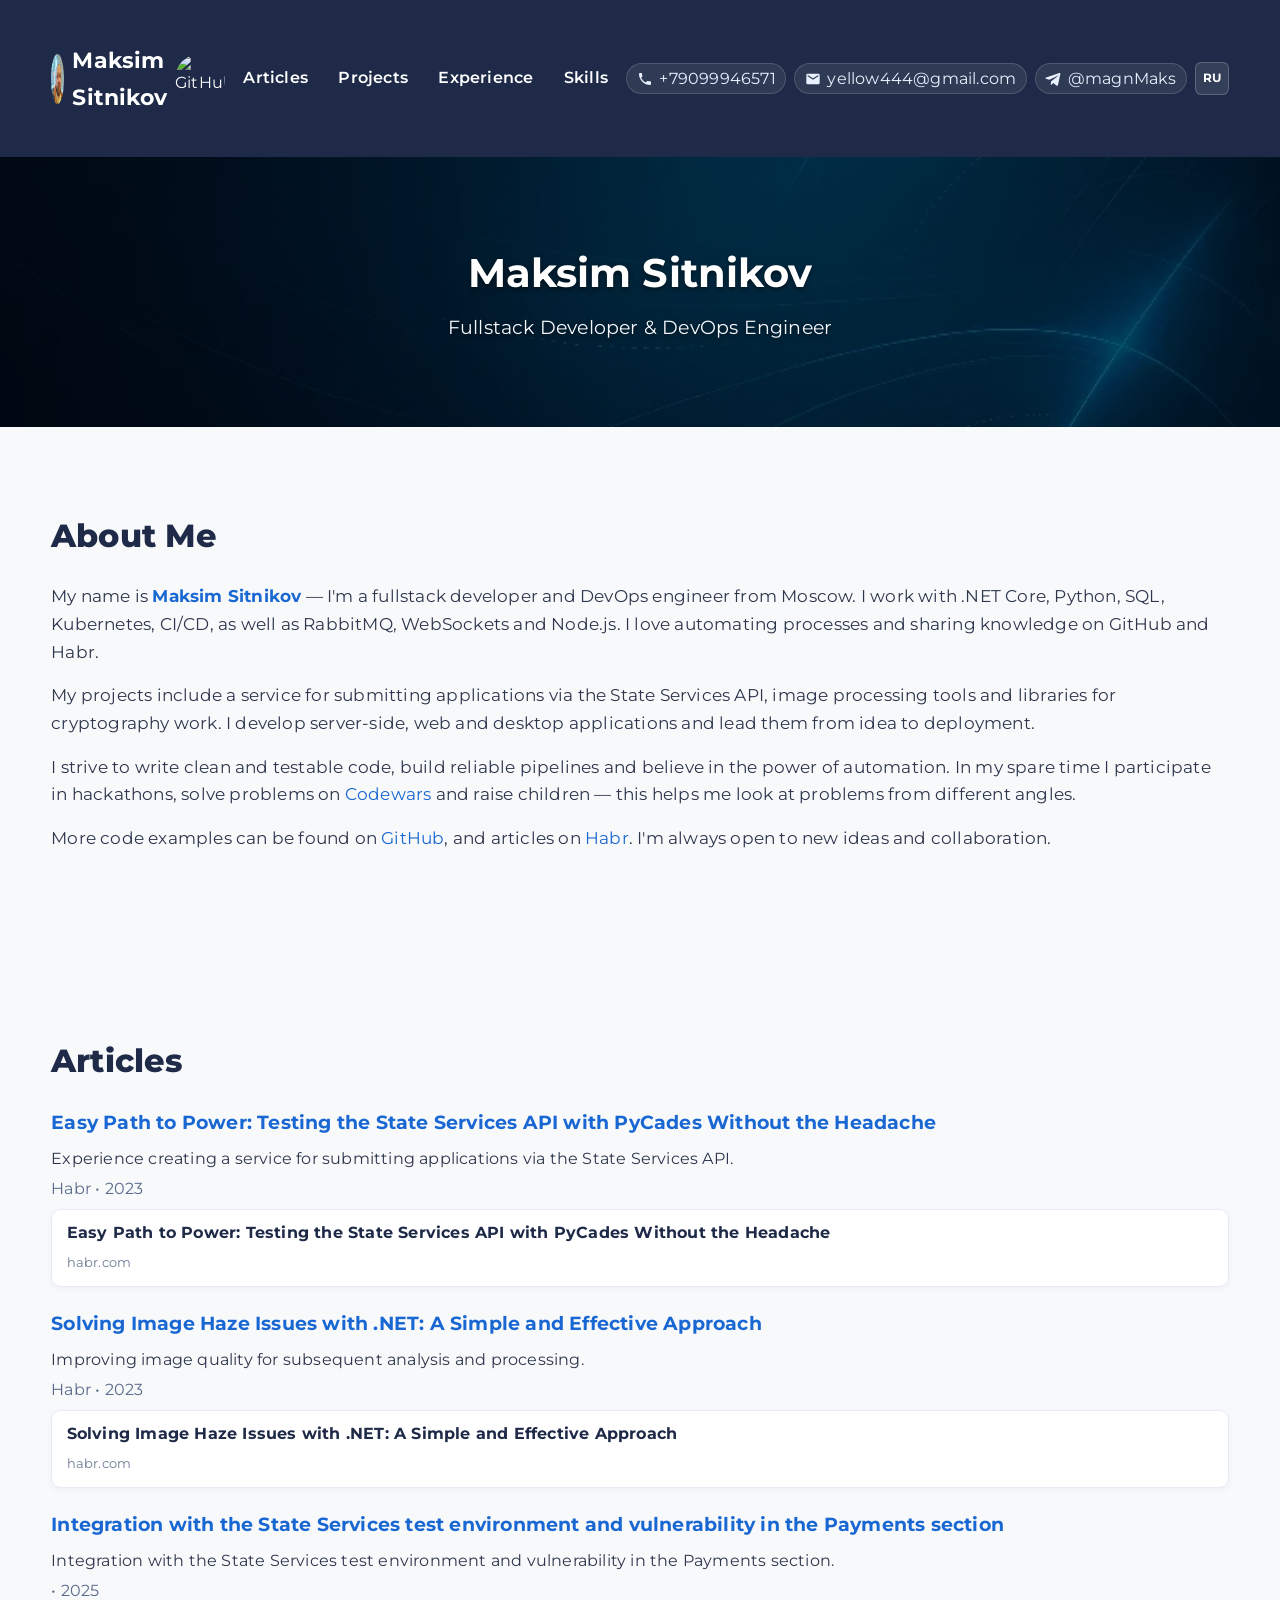
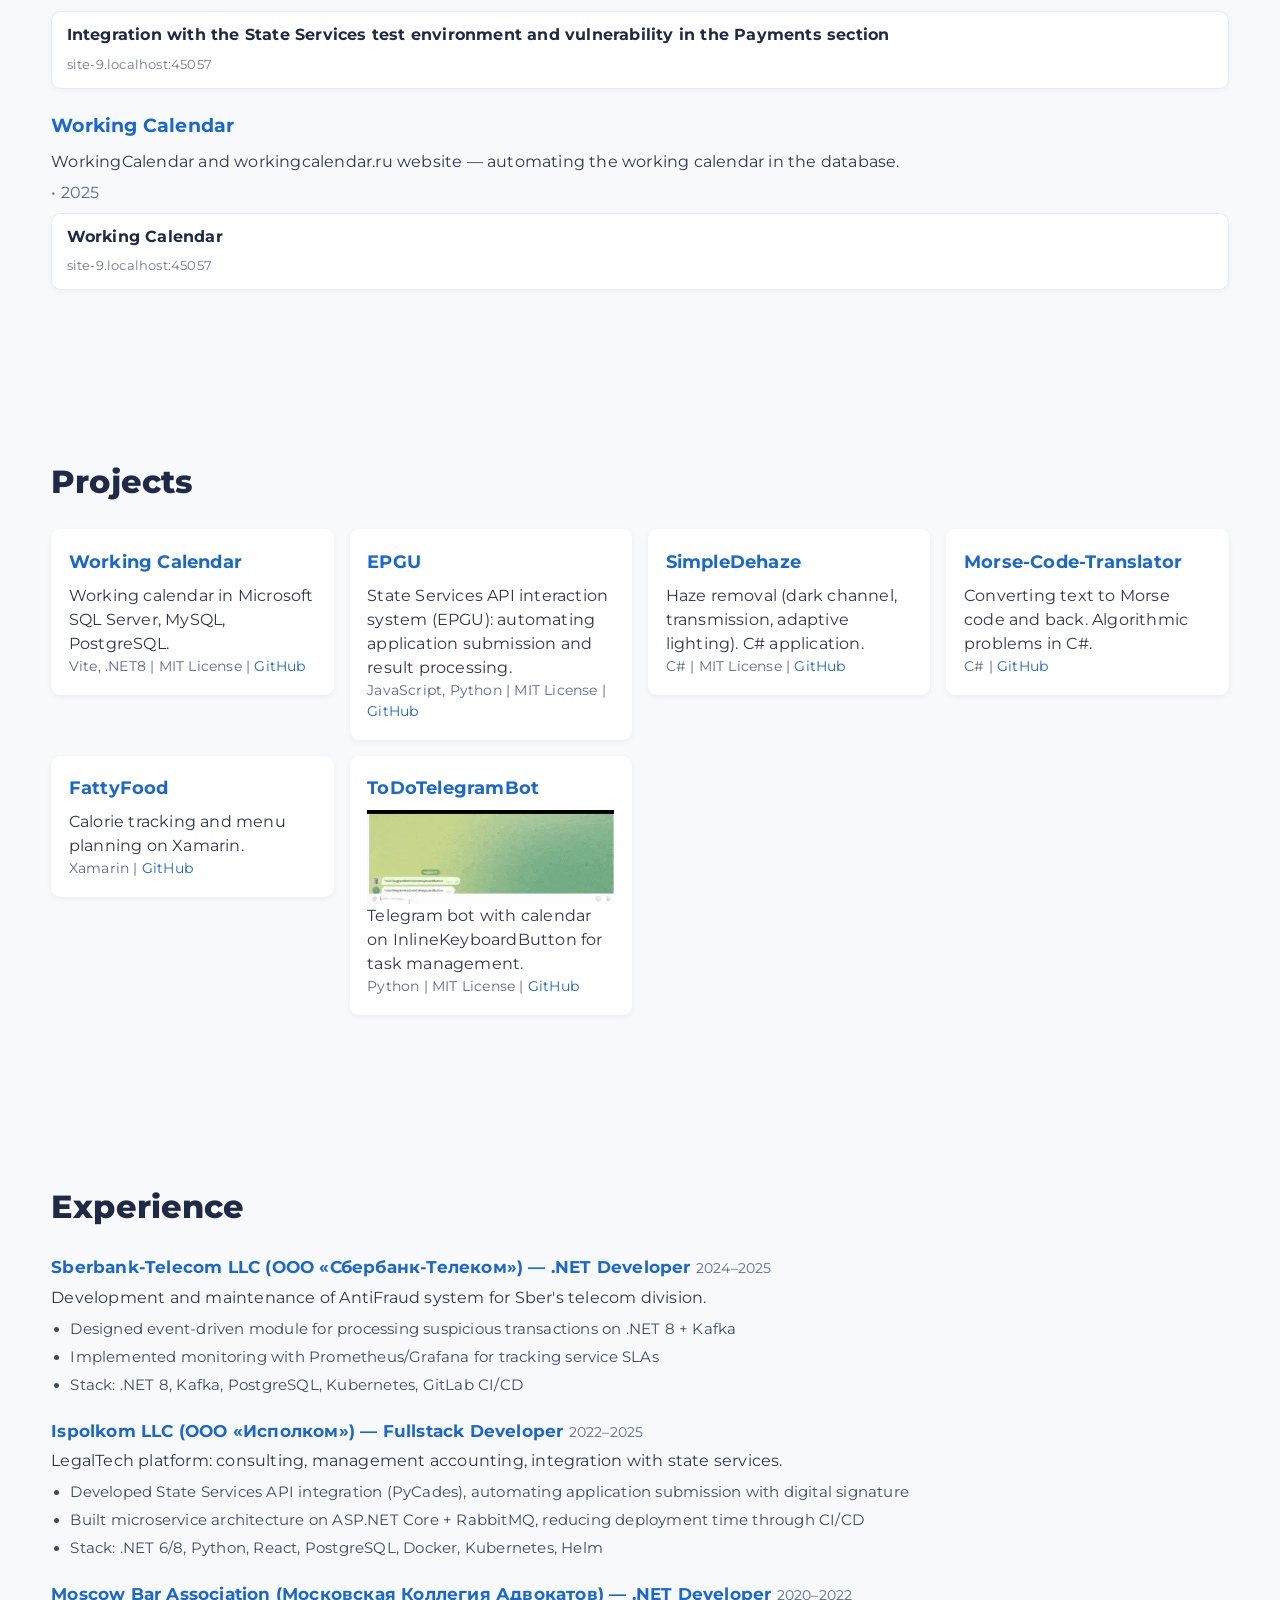
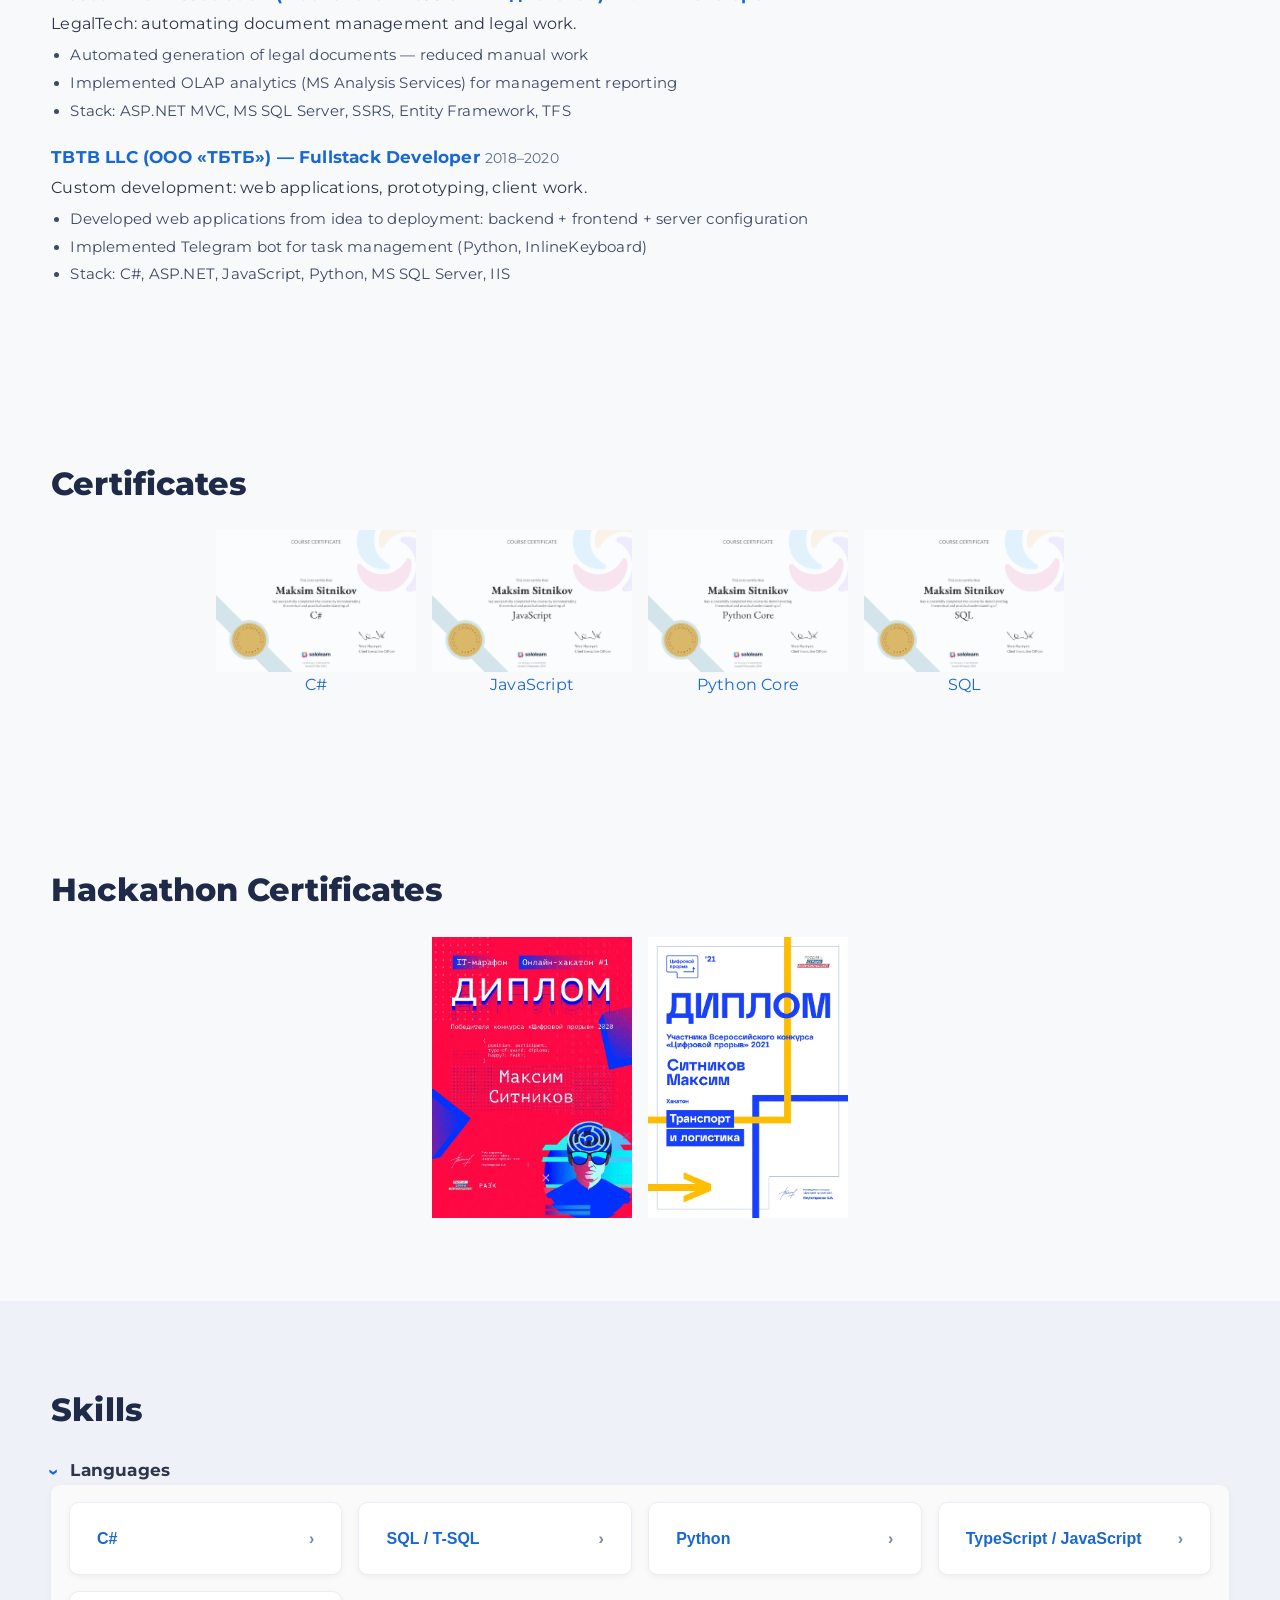
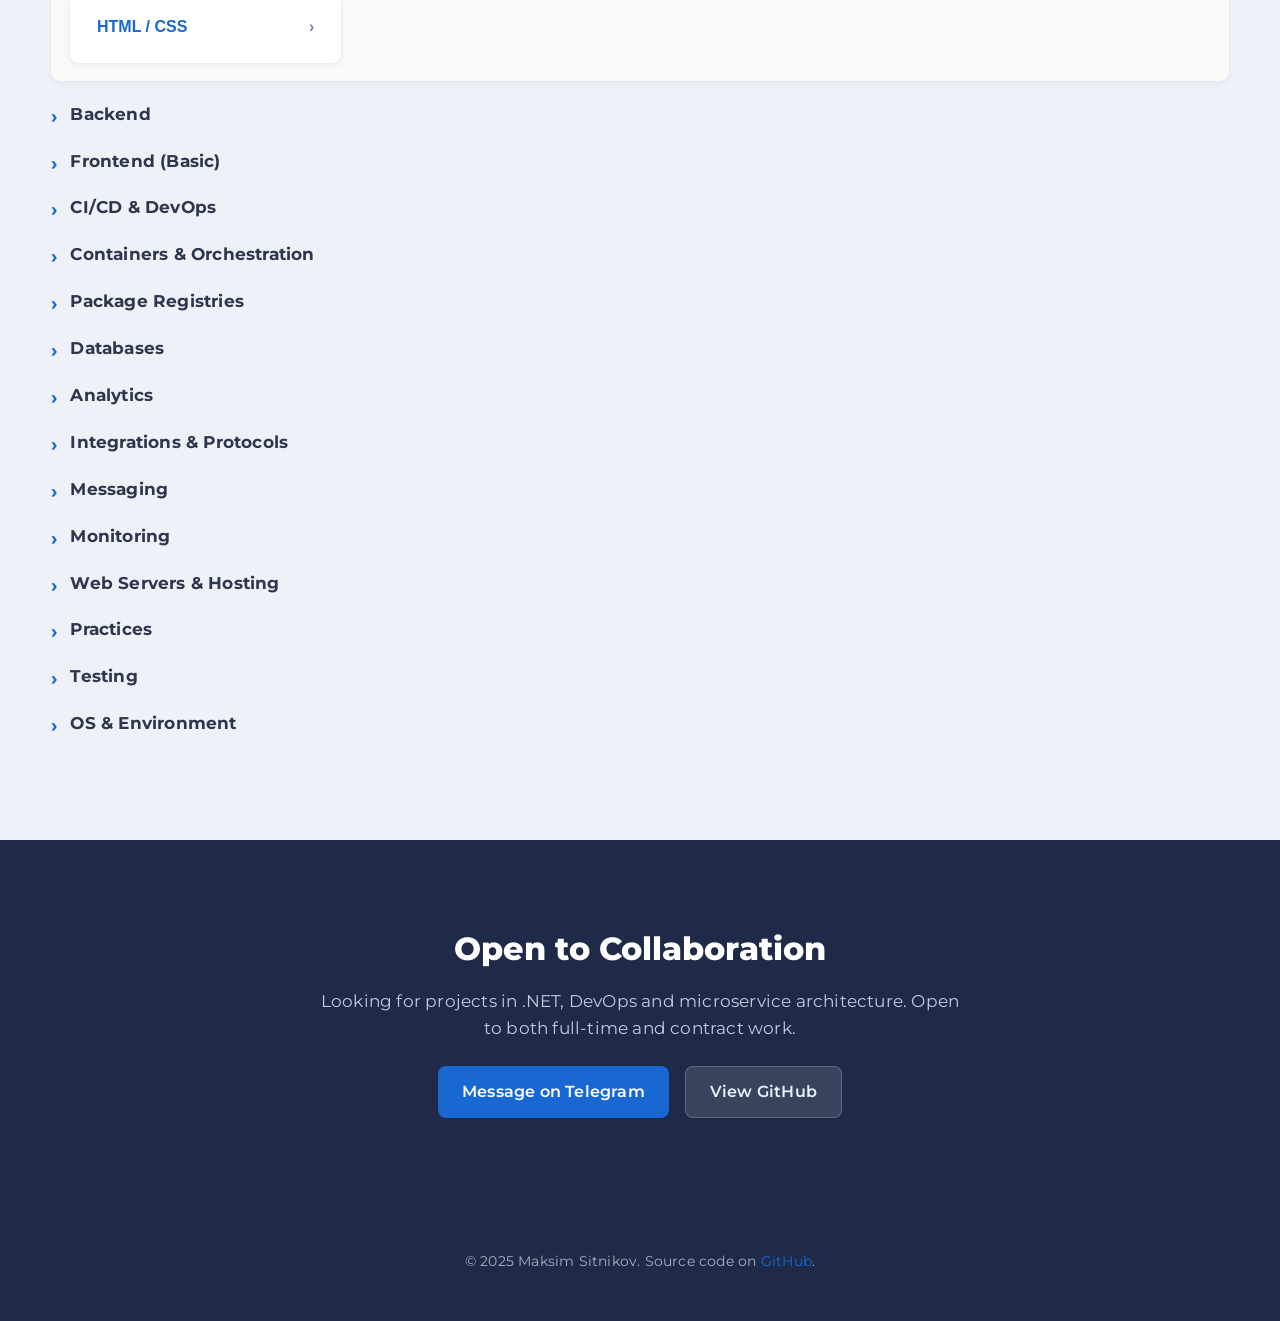
==== commit f283cc63: "latest" ====
--- a/en/index.html
+++ b/en/index.html
@@ -140,7 +140,7 @@
             <span></span><span></span><span></span>
           </button>
           <!-- Language switcher -->
-          <a href="/" class="lang-switch" aria-label="Русская версия">RU</a>
+          <a href="/" class="lang-switch" aria-label="Russian version">RU</a>
         </div>
       </div>
     </header>
@@ -195,7 +195,7 @@
           <div class="article-item">
             <h3>
               <a href="https://habr.com/ru/articles/793028" target="_blank" rel="noopener noreferrer">
-                Легкий путь к власти: тестируем API Госуслуг с PyCades без головной боли
+                Easy Path to Power: Testing the State Services API with PyCades Without the Headache
               </a>
             </h3>
             <p>Experience creating a service for submitting applications via the State Services API.</p>
@@ -207,7 +207,7 @@
           <div class="article-item">
             <h3>
               <a href="https://habr.com/ru/articles/810577" target="_blank" rel="noopener noreferrer">
-                Решение проблемы дымки на изображениях с использованием .NET: Простой и эффективный подход
+                Solving Image Haze Issues with .NET: A Simple and Effective Approach
               </a>
             </h3>
             <p>Improving image quality for subsequent analysis and processing.</p>
@@ -217,7 +217,7 @@
 
           <div class="article-item">
             <h3>
-              <a href="../articles/template.html?content=vulnerability_epgu">
+              <a href="/en/articles/template.html?content=vulnerability_epgu">
                 Integration with the State Services test environment and vulnerability in the Payments section
               </a>
             </h3>
@@ -228,7 +228,7 @@
 
           <div class="article-item">
             <h3>
-              <a href="../articles/template.html?content=workingcalendar">
+              <a href="/en/articles/template.html?content=workingcalendar">
                 Working Calendar
               </a>
             </h3>
@@ -2014,7 +2014,7 @@
     <a href="#top" id="backToTopBtn" class="floating-btn" aria-label="Top">↑ Top</a>
 
     <!-- Scripts (separated for caching) -->
-    <script src="../scripts/loadMenu.js" defer></script>
+    <script src="../scripts/loadMenu-en.js" defer></script>
     <script src="../scripts/ui-en.js" defer></script>
     <script src="../scripts/og-preview.js" defer></script>
   </body>
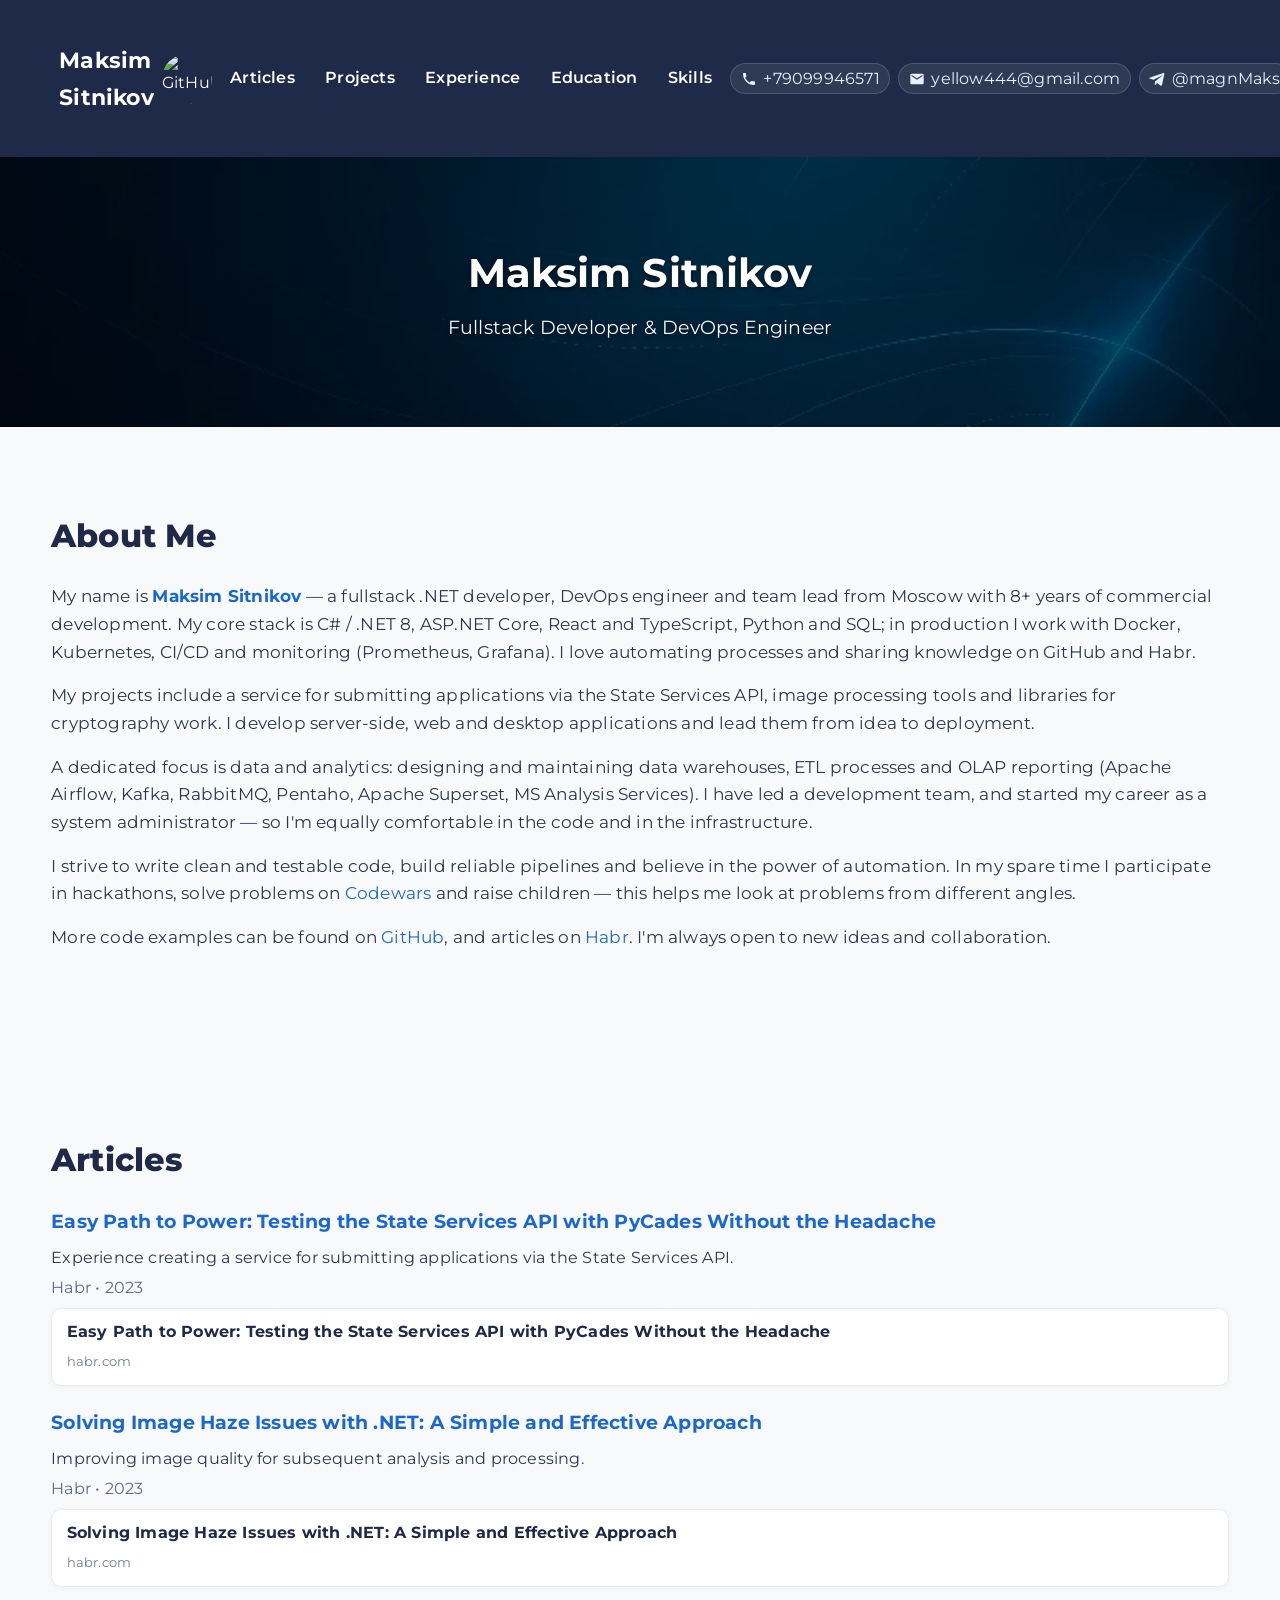
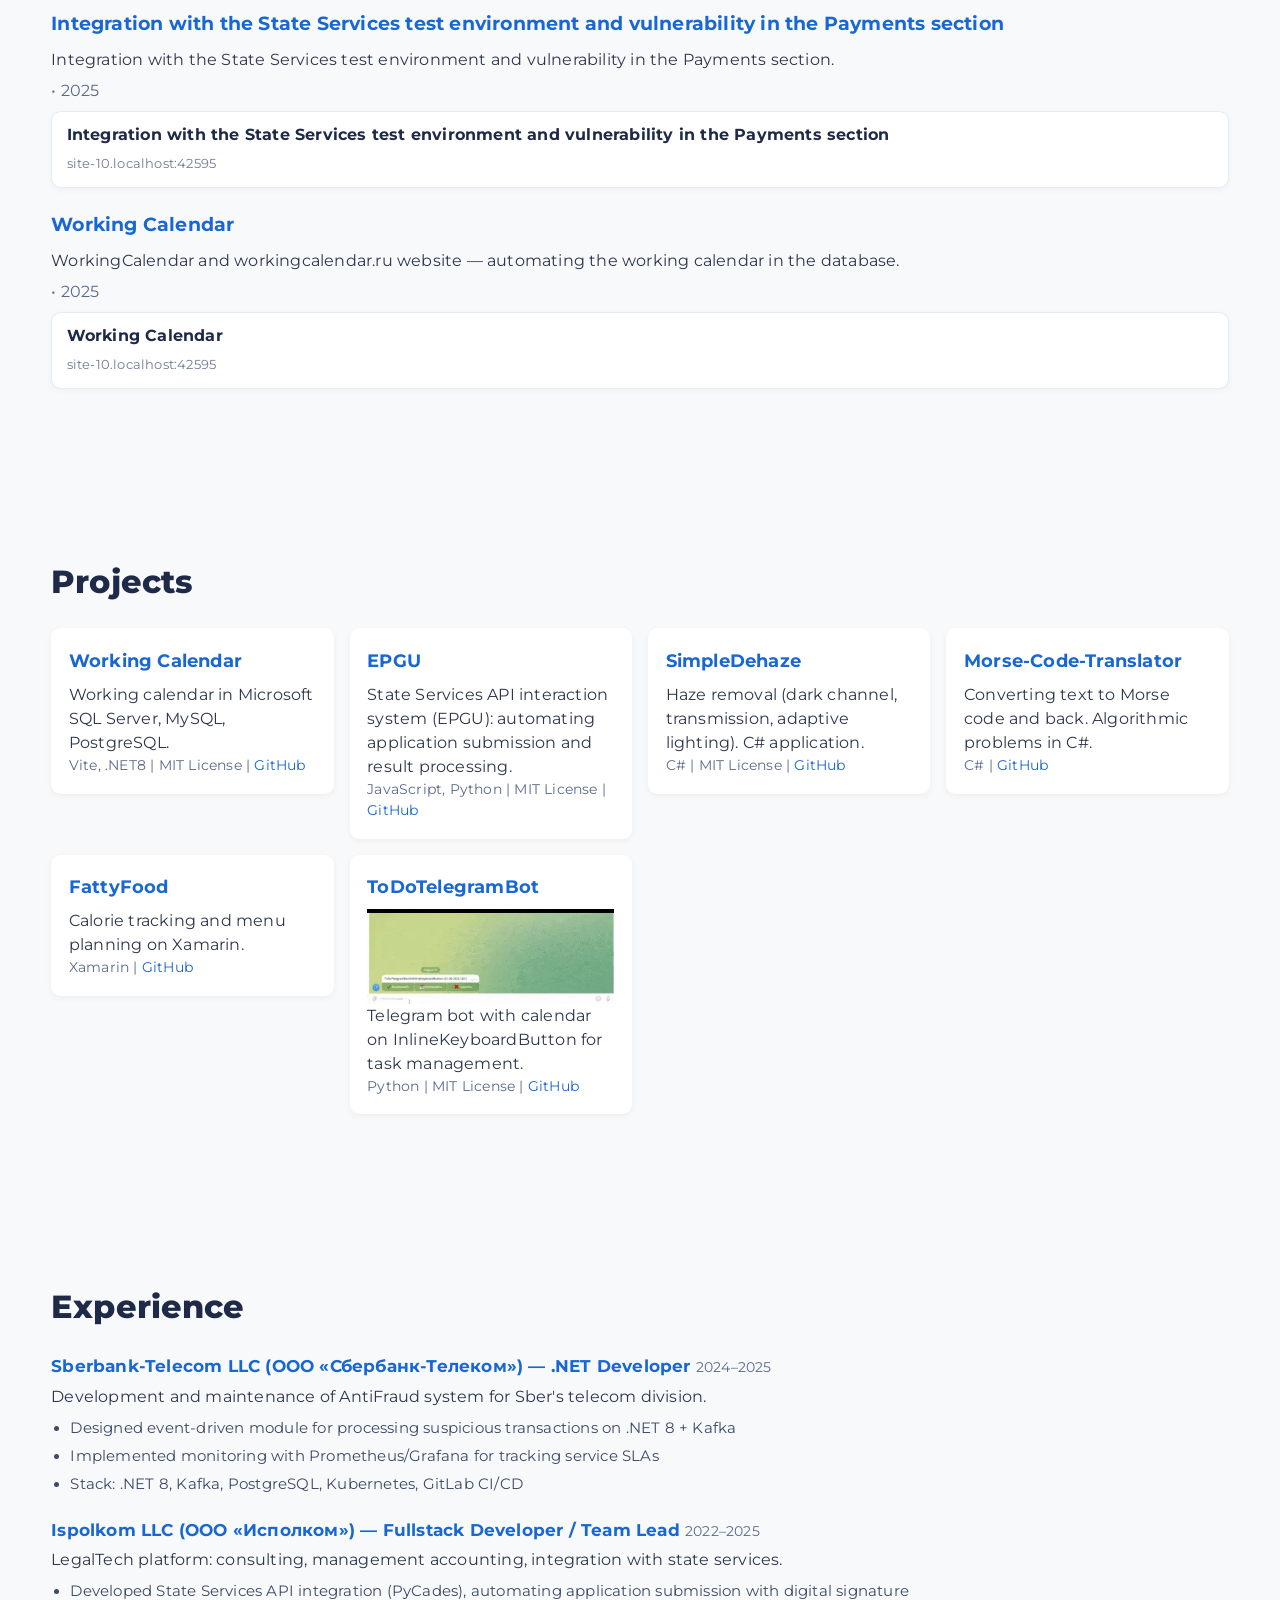
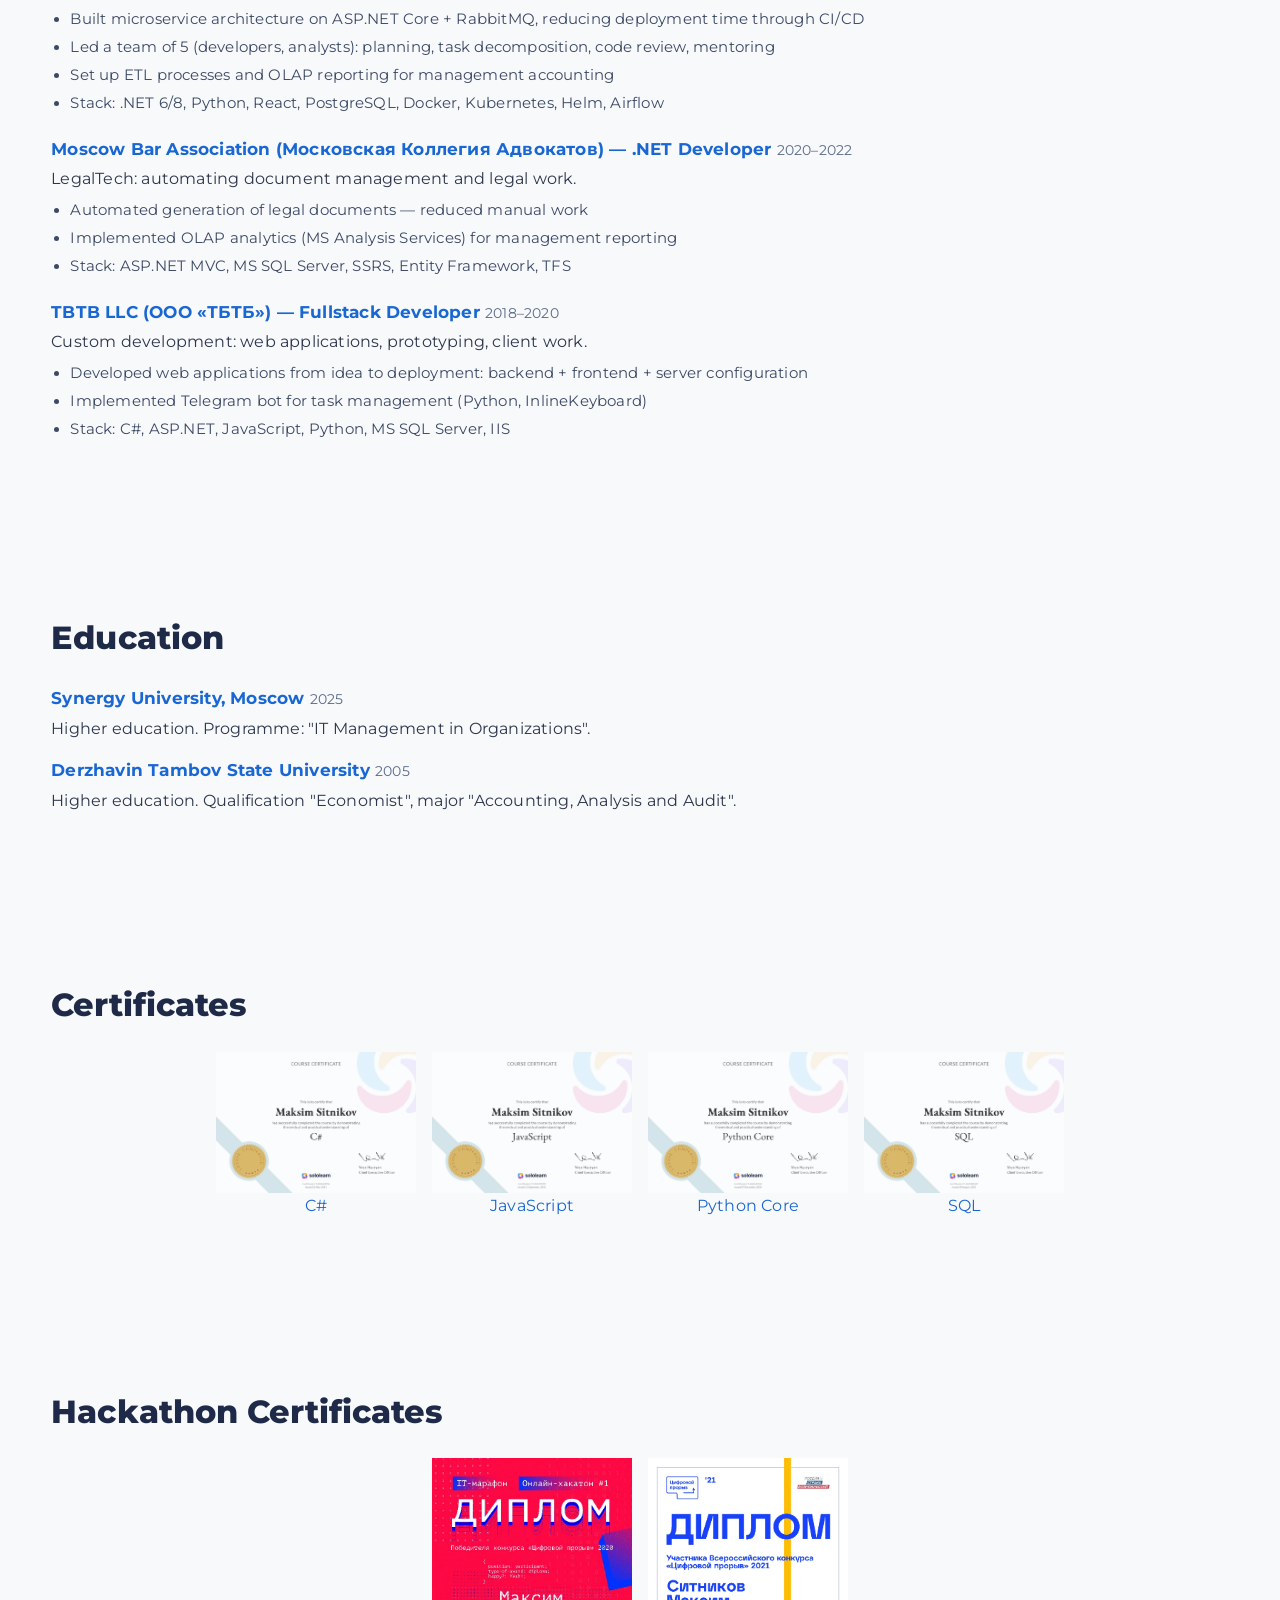
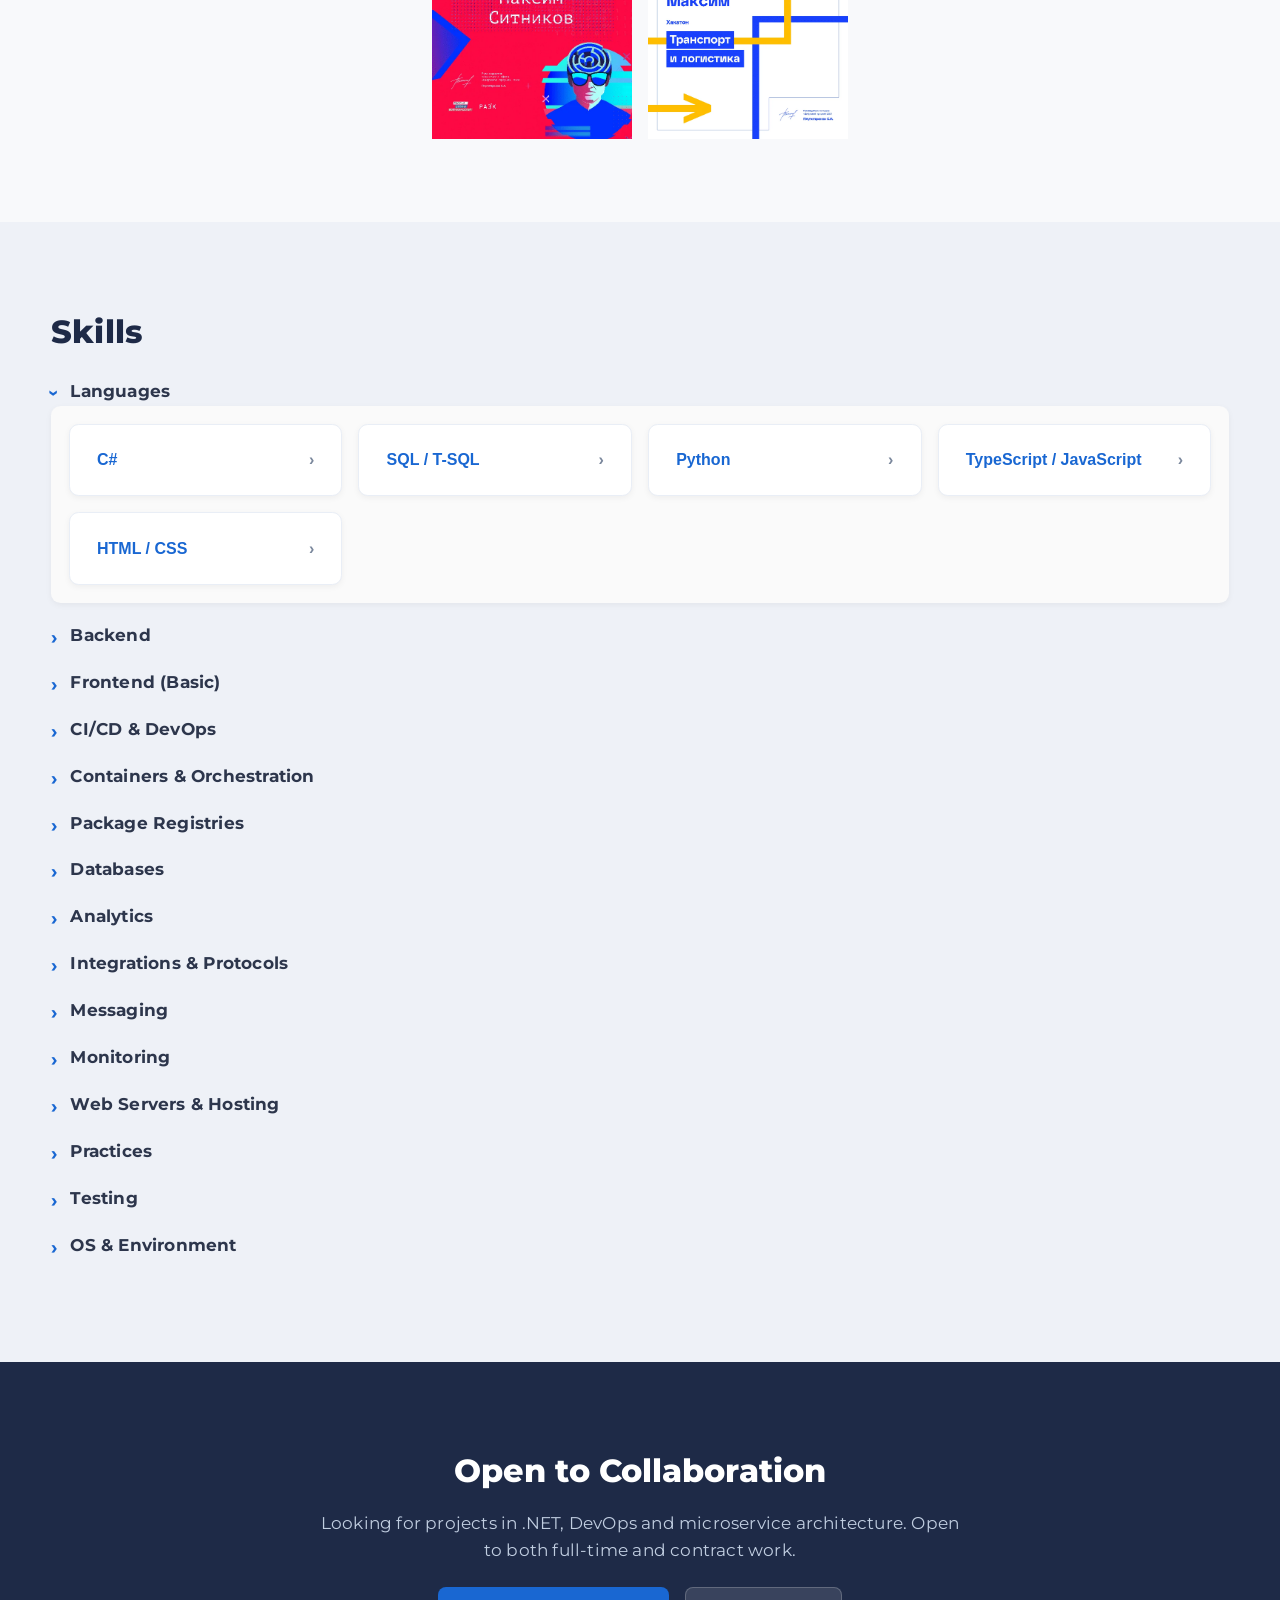
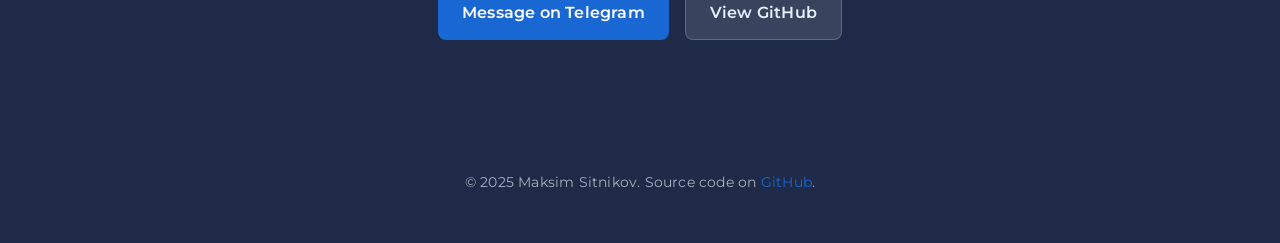
==== commit 9246126b: "latest" ====
--- a/en/index.html
+++ b/en/index.html
@@ -6,8 +6,8 @@
     <title>Maksim Sitnikov — Fullstack .NET Developer | DevOps | yellow444</title>
 
     <!-- SEO -->
-    <meta name="description" content="Maksim Sitnikov — Fullstack .NET/Python developer and DevOps engineer. Kubernetes, CI/CD, microservices. 7+ years of experience. Portfolio, projects and articles." />
-    <meta name="keywords" content=".NET, C#, Python, Kubernetes, CI/CD, SQL, Docker, DevOps, Fullstack, microservices, ASP.NET Core" />
+    <meta name="description" content="Maksim Sitnikov — Fullstack .NET/Python developer and DevOps engineer and team lead. .NET 8, React, Kubernetes, CI/CD, microservices, ETL/OLAP. 8+ years of experience. Portfolio, projects and articles." />
+    <meta name="keywords" content=".NET, C#, ASP.NET Core, React, Python, SQL, Kubernetes, Docker, CI/CD, DevOps, Fullstack, microservices, ETL, OLAP, Airflow, Kafka, team lead" />
     <meta name="author" content="Maksim Sitnikov" />
     <link rel="canonical" href="https://yellow444.github.io/en/" />
 
@@ -18,7 +18,7 @@
     <!-- Open Graph -->
     <meta property="og:type" content="website" />
     <meta property="og:title" content="Maksim Sitnikov — Fullstack .NET Developer | DevOps" />
-    <meta property="og:description" content="Fullstack .NET/Python developer and DevOps engineer. Kubernetes, CI/CD, microservices. 7+ years of experience." />
+    <meta property="og:description" content="Fullstack .NET/Python developer and DevOps engineer. .NET 8, Kubernetes, CI/CD, microservices. 8+ years of experience." />
     <meta property="og:image" content="https://yellow444.github.io/images/maksim.png" />
     <meta property="og:url" content="https://yellow444.github.io/en/" />
     <meta property="og:locale" content="en_US" />
@@ -46,8 +46,12 @@
       "alternateName": "yellow444",
       "url": "https://yellow444.github.io/en",
       "image": "https://yellow444.github.io/images/maksim.png",
-      "jobTitle": "Fullstack Developer / DevOps Engineer",
-      "knowsAbout": [".NET", "C#", "Python", "Kubernetes", "Docker", "CI/CD", "PostgreSQL", "ASP.NET Core", "Kafka", "RabbitMQ"],
+      "jobTitle": "Fullstack .NET Developer / DevOps Engineer / Team Lead",
+      "knowsAbout": [".NET", "C#", "ASP.NET Core", "React", "TypeScript", "Python", "SQL", "PostgreSQL", "Kubernetes", "Docker", "CI/CD", "Kafka", "RabbitMQ", "ETL", "OLAP", "Apache Airflow"],
+      "alumniOf": [
+        {"@type": "CollegeOrUniversity", "name": "Synergy University, Moscow"},
+        {"@type": "CollegeOrUniversity", "name": "Derzhavin Tambov State University"}
+      ],
       "sameAs": [
         "https://github.com/yellow444",
         "https://t.me/magnMaks",
@@ -166,12 +170,18 @@
         <h2>About Me</h2>
         <p>
           My name is <strong><a href="https://github.com/yellow444" target="_blank" rel="noopener noreferrer">Maksim Sitnikov</a></strong>
-          — I'm a fullstack developer and DevOps engineer from Moscow. I work with .NET Core, Python, SQL, Kubernetes, CI/CD, as well as RabbitMQ,
-          WebSockets and Node.js. I love automating processes and sharing knowledge on GitHub and Habr.
+          — a fullstack .NET developer, DevOps engineer and team lead from Moscow with 8+ years of commercial development. My core stack is C# / .NET 8,
+          ASP.NET Core, React and TypeScript, Python and SQL; in production I work with Docker, Kubernetes, CI/CD and monitoring (Prometheus, Grafana).
+          I love automating processes and sharing knowledge on GitHub and Habr.
         </p>
         <p>
           My projects include a service for submitting applications via the State Services API, image processing tools and libraries for cryptography work.
           I develop server-side, web and desktop applications and lead them from idea to deployment.
+        </p>
+        <p>
+          A dedicated focus is data and analytics: designing and maintaining data warehouses, ETL processes and OLAP reporting
+          (Apache Airflow, Kafka, RabbitMQ, Pentaho, Apache Superset, MS Analysis Services). I have led a development team, and started my career
+          as a system administrator — so I'm equally comfortable in the code and in the infrastructure.
         </p>
         <p>
           I strive to write clean and testable code, build reliable pipelines and believe in the power of automation. In my spare time I participate in hackathons,
@@ -318,12 +328,14 @@
             </ul>
           </div>
           <div class="experience-item">
-            <h3>Ispolkom LLC (ООО «Исполком») — Fullstack Developer <span class="years">2022–2025</span></h3>
+            <h3>Ispolkom LLC (ООО «Исполком») — Fullstack Developer / Team Lead <span class="years">2022–2025</span></h3>
             <p>LegalTech platform: consulting, management accounting, integration with state services.</p>
             <ul class="experience-details">
               <li>Developed State Services API integration (PyCades), automating application submission with digital signature</li>
               <li>Built microservice architecture on ASP.NET Core + RabbitMQ, reducing deployment time through CI/CD</li>
-              <li>Stack: .NET 6/8, Python, React, PostgreSQL, Docker, Kubernetes, Helm</li>
+              <li>Led a team of 5 (developers, analysts): planning, task decomposition, code review, mentoring</li>
+              <li>Set up ETL processes and OLAP reporting for management accounting</li>
+              <li>Stack: .NET 6/8, Python, React, PostgreSQL, Docker, Kubernetes, Helm, Airflow</li>
             </ul>
           </div>
           <div class="experience-item">
@@ -349,6 +361,23 @@
     </section>
 
     <!-- Certificates section -->
+    <!-- Education -->
+    <section id="education" class="section" role="region" aria-label="Education">
+      <div class="container">
+        <h2>Education</h2>
+        <div class="experience-list">
+          <div class="experience-item">
+            <h3>Synergy University, Moscow <span class="years">2025</span></h3>
+            <p>Higher education. Programme: "IT Management in Organizations".</p>
+          </div>
+          <div class="experience-item">
+            <h3>Derzhavin Tambov State University <span class="years">2005</span></h3>
+            <p>Higher education. Qualification "Economist", major "Accounting, Analysis and Audit".</p>
+          </div>
+        </div>
+      </div>
+    </section>
+
     <section id="skill-certificates" class="section">
       <div class="container">
         <h2>Certificates</h2>
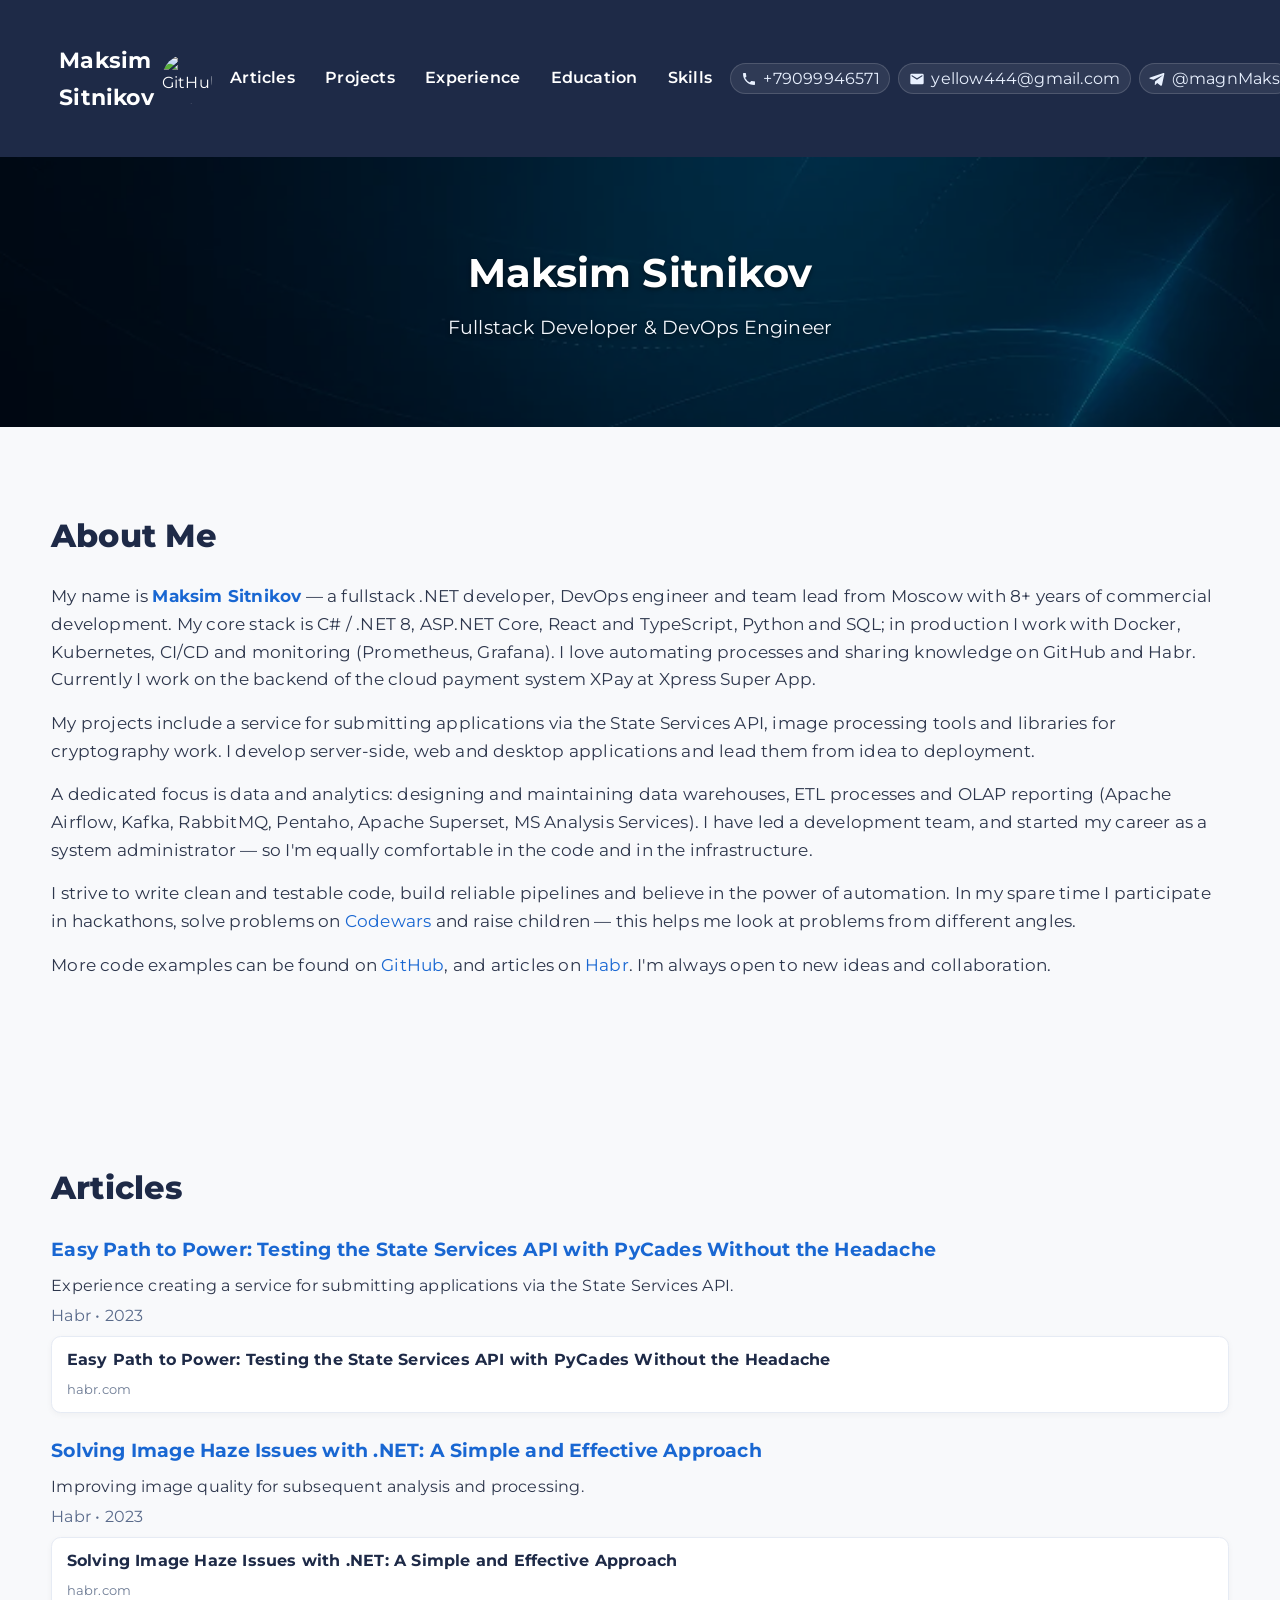
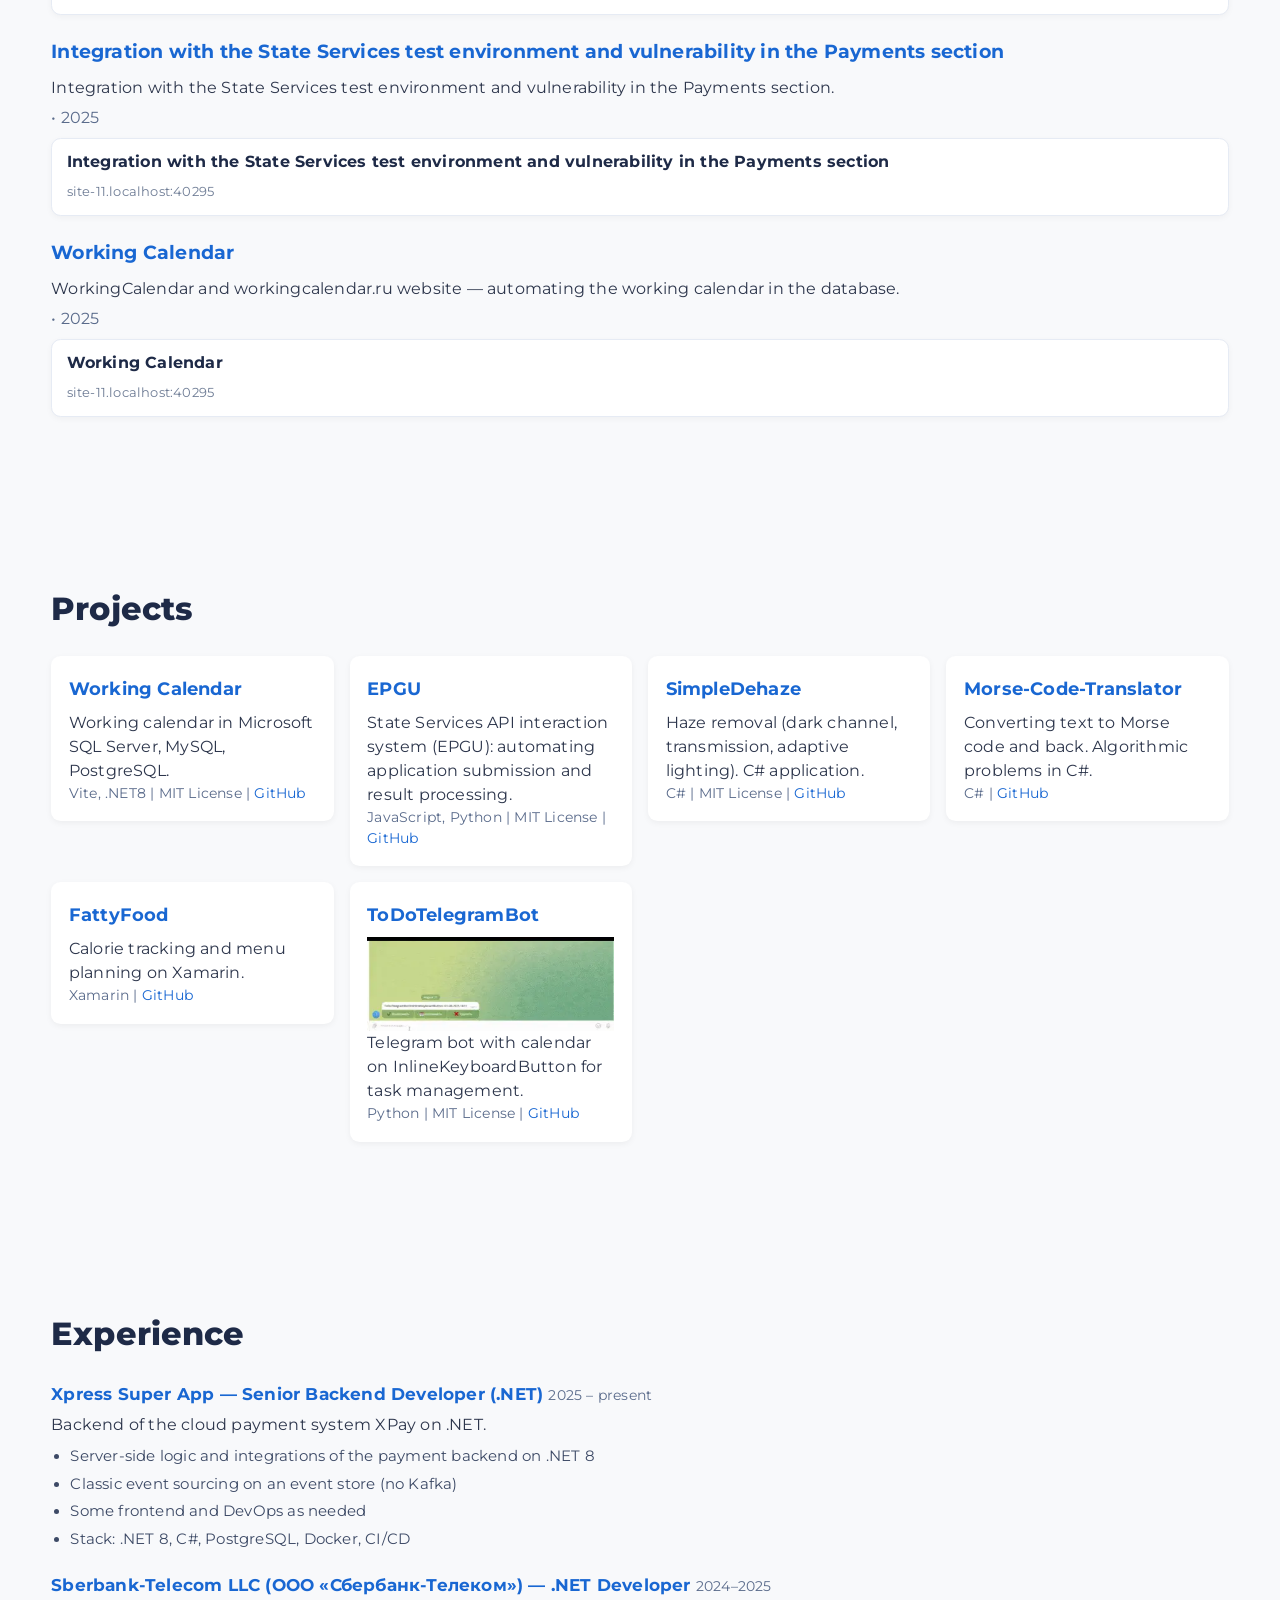
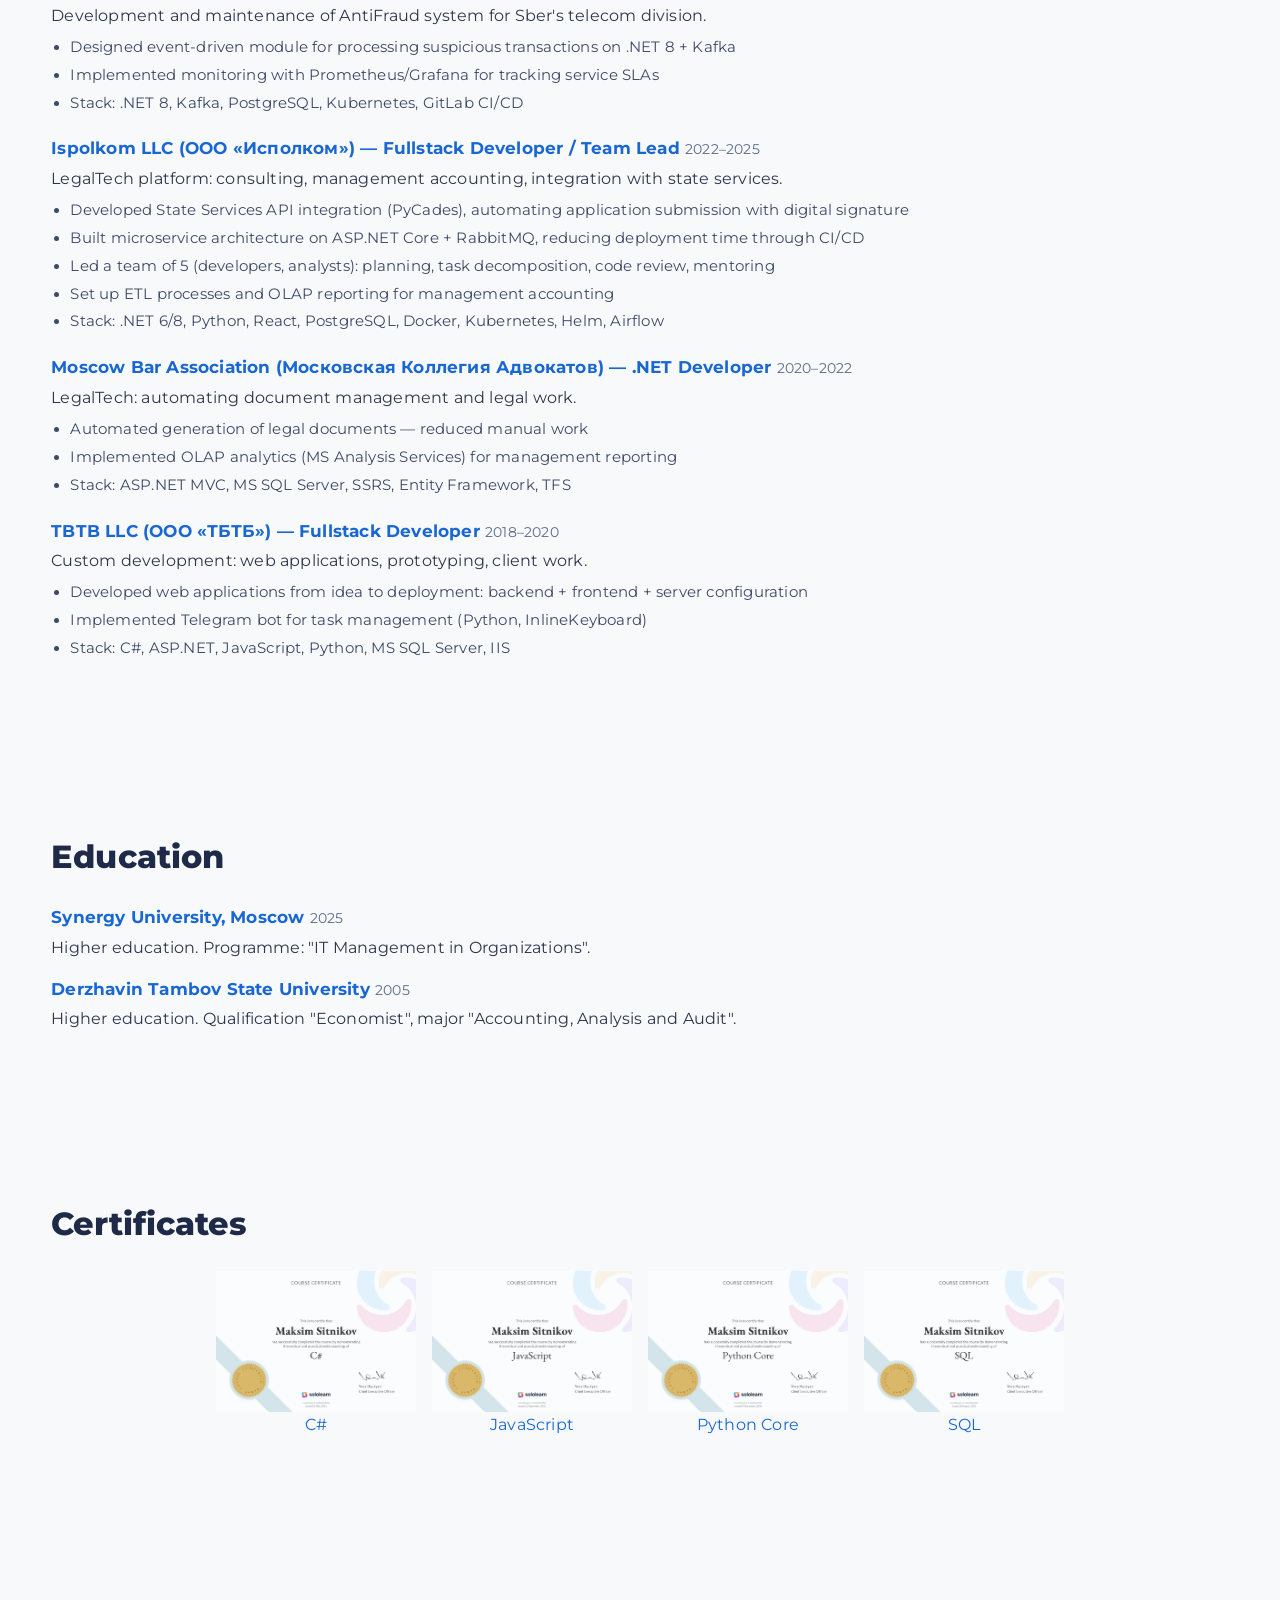
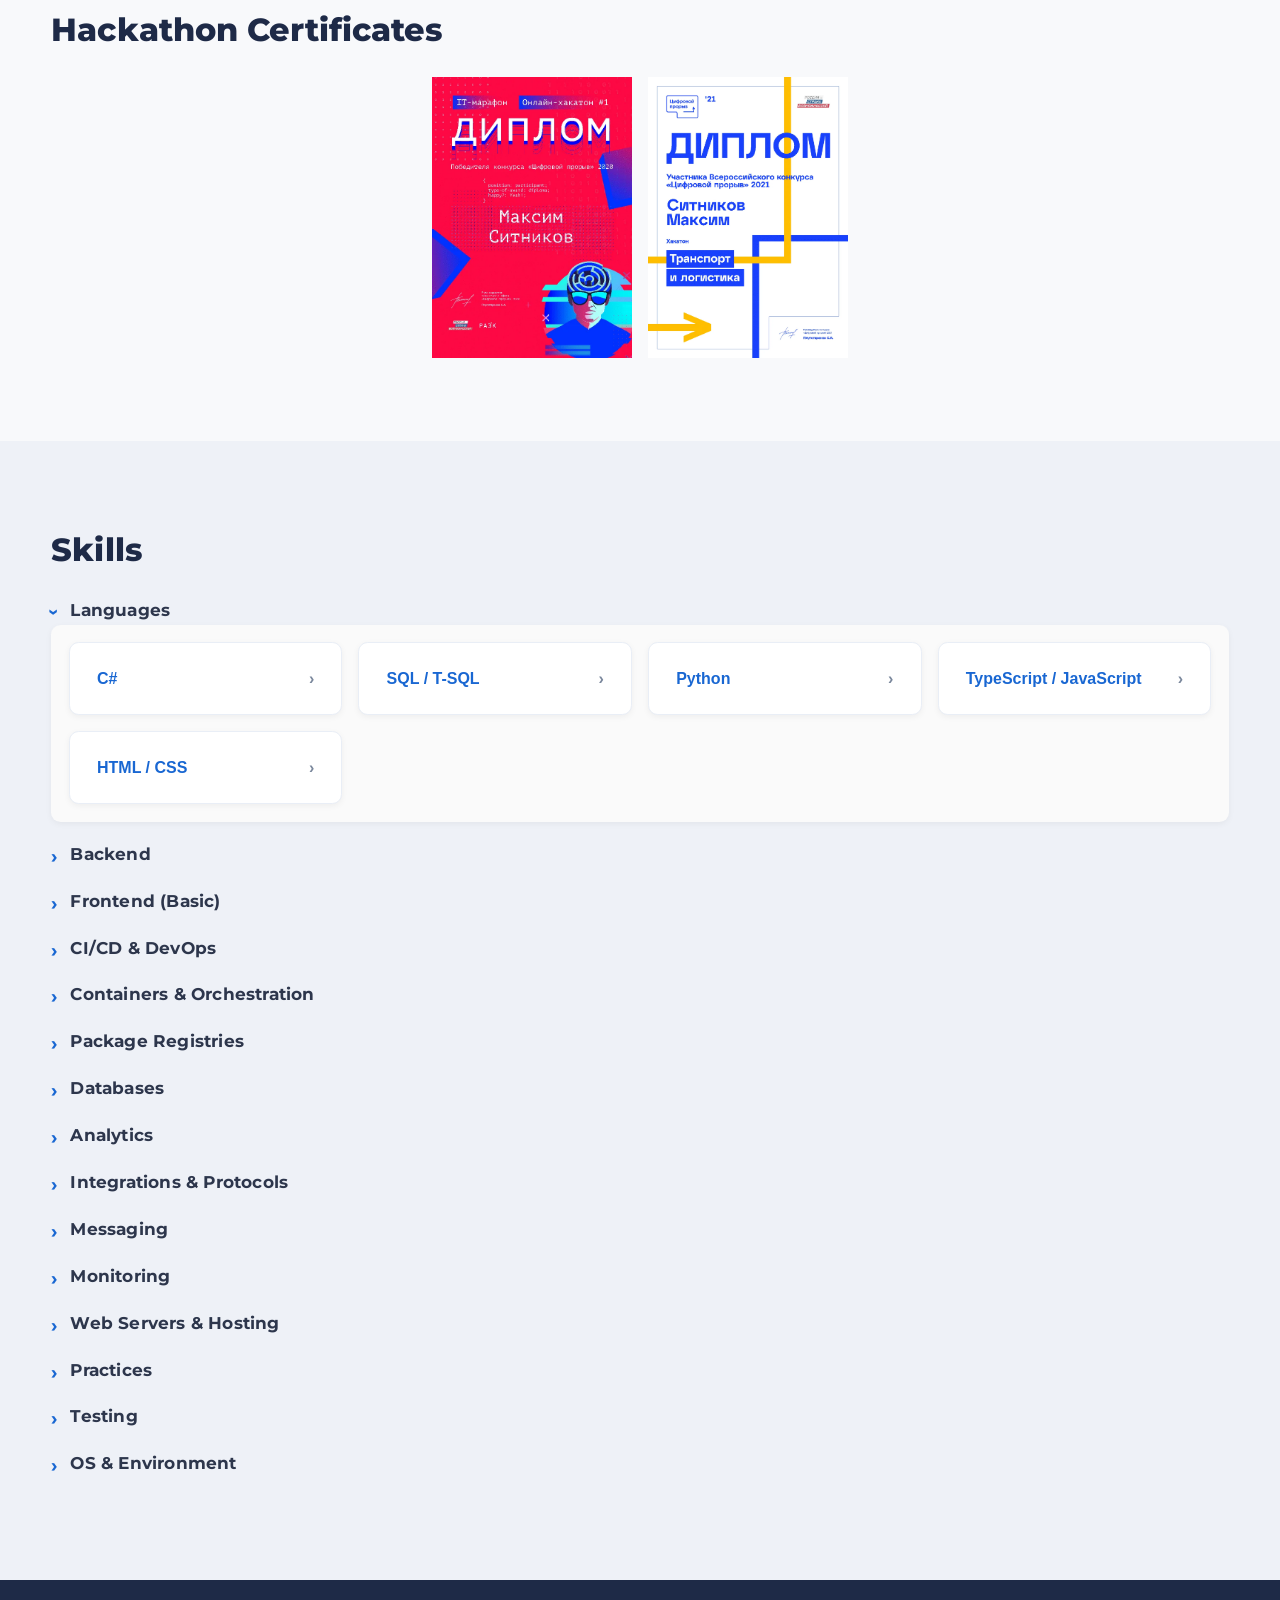
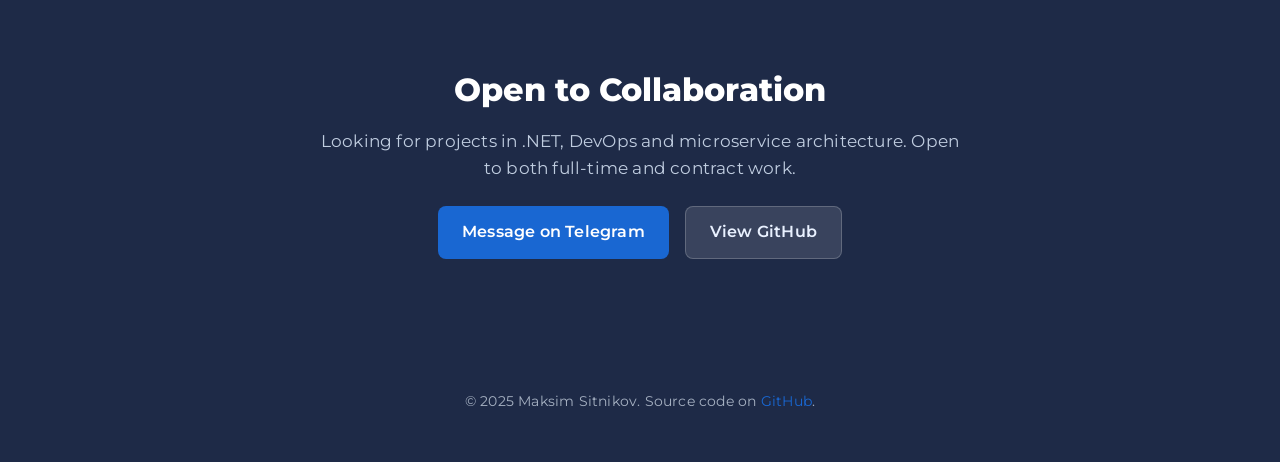
==== commit 61e0ce42: "Add Xpress, fix validity" ====
--- a/en/index.html
+++ b/en/index.html
@@ -47,6 +47,7 @@
       "url": "https://yellow444.github.io/en",
       "image": "https://yellow444.github.io/images/maksim.png",
       "jobTitle": "Fullstack .NET Developer / DevOps Engineer / Team Lead",
+      "worksFor": {"@type": "Organization", "name": "Xpress Super App"},
       "knowsAbout": [".NET", "C#", "ASP.NET Core", "React", "TypeScript", "Python", "SQL", "PostgreSQL", "Kubernetes", "Docker", "CI/CD", "Kafka", "RabbitMQ", "ETL", "OLAP", "Apache Airflow"],
       "alumniOf": [
         {"@type": "CollegeOrUniversity", "name": "Synergy University, Moscow"},
@@ -63,24 +64,17 @@
     <!-- Fonts -->
     <link rel="preconnect" href="https://fonts.googleapis.com" />
     <link rel="preconnect" href="https://fonts.gstatic.com" crossorigin />
-    <link href="https://fonts.googleapis.com/css2?family=Montserrat:wght@400;600;700&display=swap" rel="stylesheet" />
+    <link href="https://fonts.googleapis.com/css2?family=Montserrat:wght@400;600;700&amp;display=swap" rel="stylesheet" />
 
     <!-- Styles -->
     <link rel="stylesheet" href="../style.css" />
 
     <!-- Analytics (async) -->
     <script src="../scripts/analytics.js" defer></script>
-    <noscript>
-      <div>
-        <img
-          src="https://mc.yandex.ru/watch/103887739"
-          style="position: absolute; left: -9999px"
-          alt=""
-        />
-      </div>
-    </noscript>
   </head>
   <body>
+    <!-- Yandex.Metrica (noscript) -->
+    <noscript><div><img src="https://mc.yandex.ru/watch/103887739" style="position:absolute; left:-9999px" alt="" /></div></noscript>
     <!-- Navigation Header -->
     <header id="top" class="site-header" role="banner">
       <div class="container header-grid">
@@ -172,7 +166,7 @@
           My name is <strong><a href="https://github.com/yellow444" target="_blank" rel="noopener noreferrer">Maksim Sitnikov</a></strong>
           — a fullstack .NET developer, DevOps engineer and team lead from Moscow with 8+ years of commercial development. My core stack is C# / .NET 8,
           ASP.NET Core, React and TypeScript, Python and SQL; in production I work with Docker, Kubernetes, CI/CD and monitoring (Prometheus, Grafana).
-          I love automating processes and sharing knowledge on GitHub and Habr.
+          I love automating processes and sharing knowledge on GitHub and Habr. Currently I work on the backend of the cloud payment system XPay at Xpress Super App.
         </p>
         <p>
           My projects include a service for submitting applications via the State Services API, image processing tools and libraries for cryptography work.
@@ -319,6 +313,16 @@
         <h2>Experience</h2>
         <div class="experience-list">
           <div class="experience-item">
+            <h3>Xpress Super App — Senior Backend Developer (.NET) <span class="years">2025 – present</span></h3>
+            <p>Backend of the cloud payment system XPay on .NET.</p>
+            <ul class="experience-details">
+              <li>Server-side logic and integrations of the payment backend on .NET 8</li>
+              <li>Classic event sourcing on an event store (no Kafka)</li>
+              <li>Some frontend and DevOps as needed</li>
+              <li>Stack: .NET 8, C#, PostgreSQL, Docker, CI/CD</li>
+            </ul>
+          </div>
+          <div class="experience-item">
             <h3>Sberbank-Telecom LLC (ООО «Сбербанк-Телеком») — .NET Developer <span class="years">2024–2025</span></h3>
             <p>Development and maintenance of AntiFraud system for Sber's telecom division.</p>
             <ul class="experience-details">
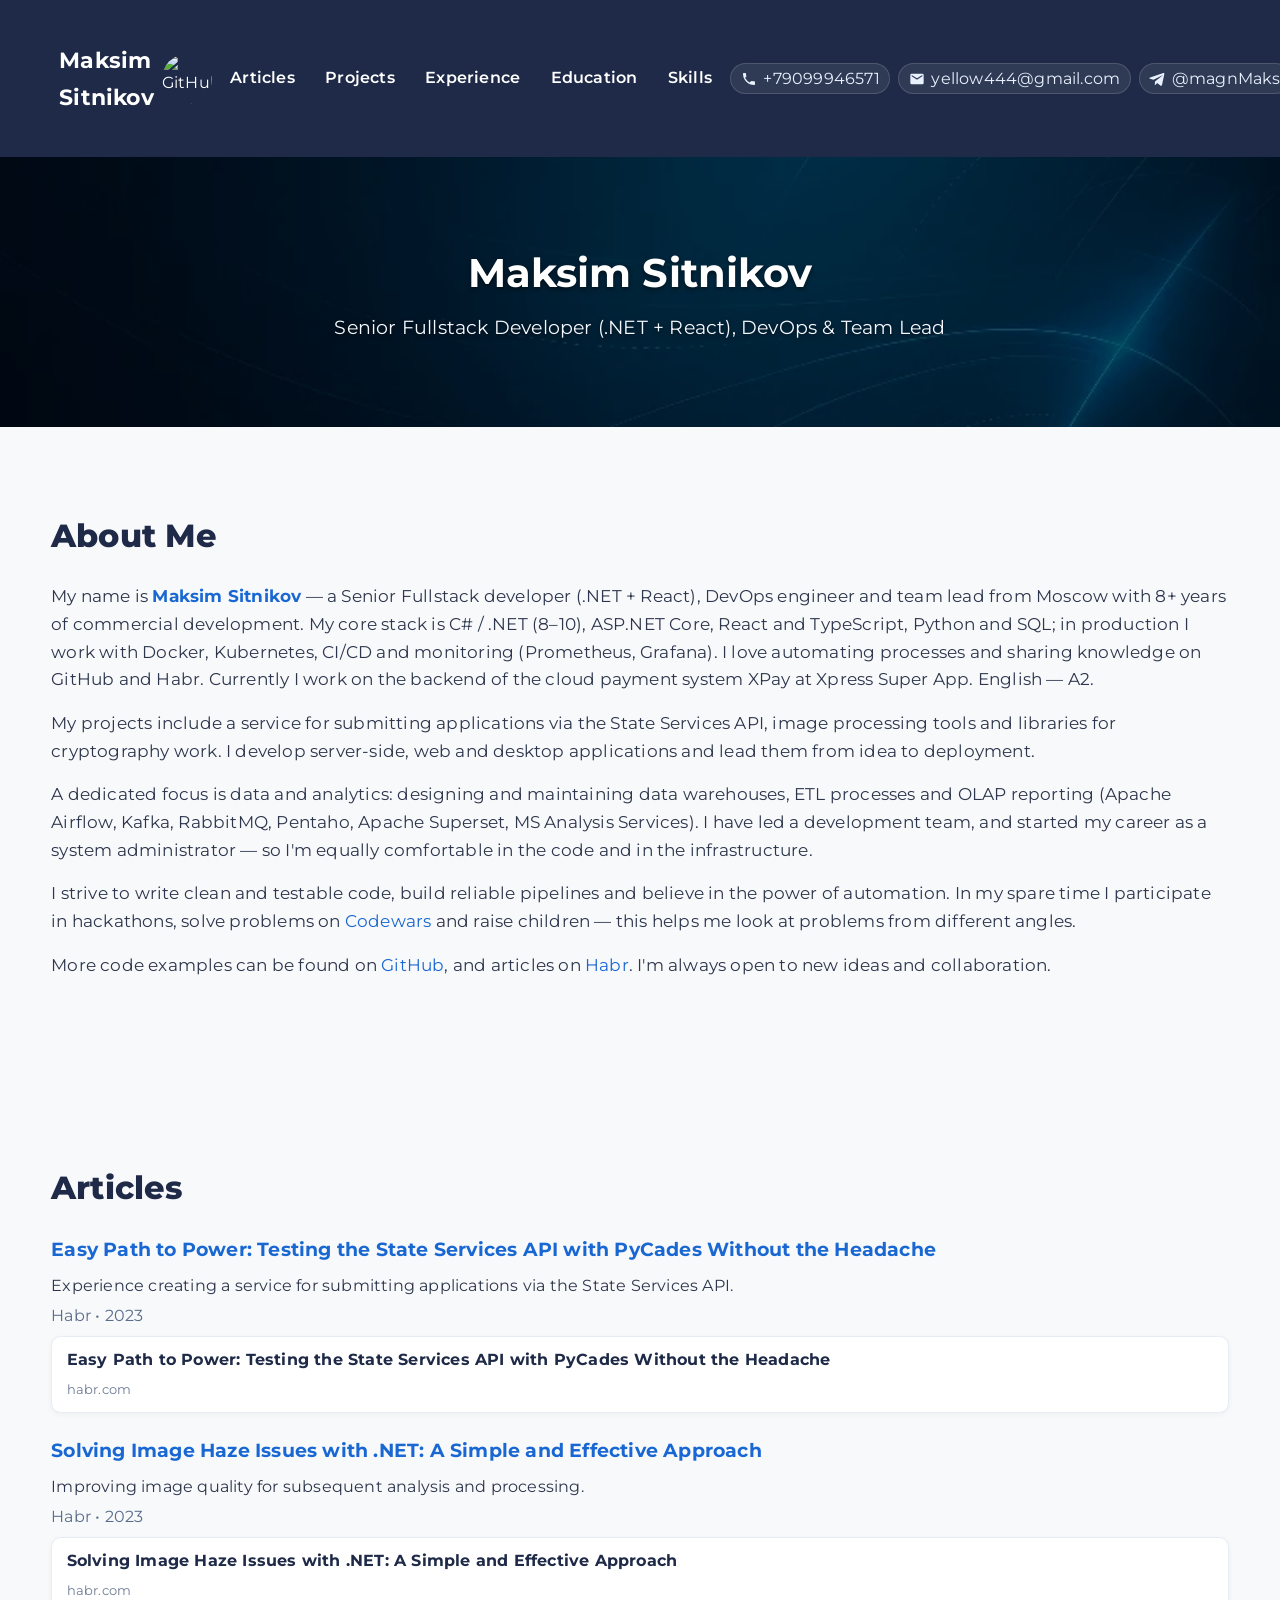
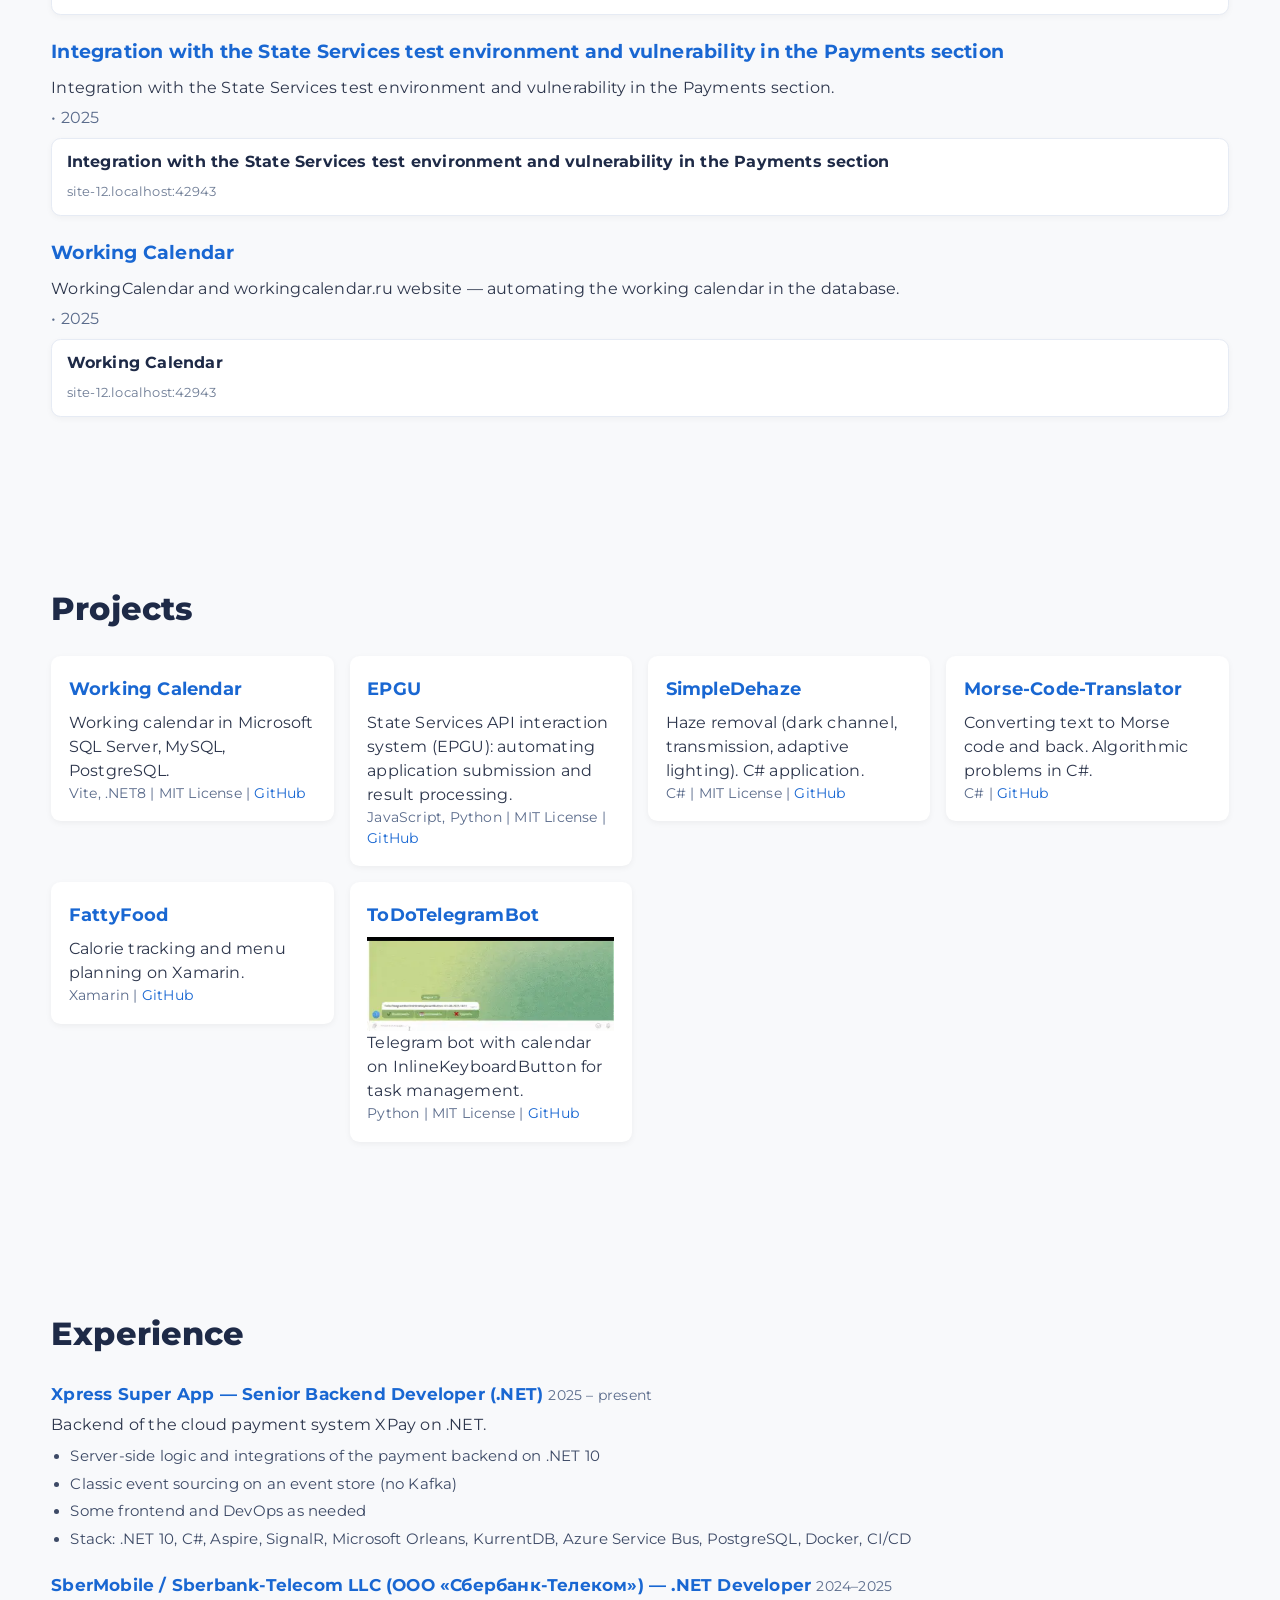
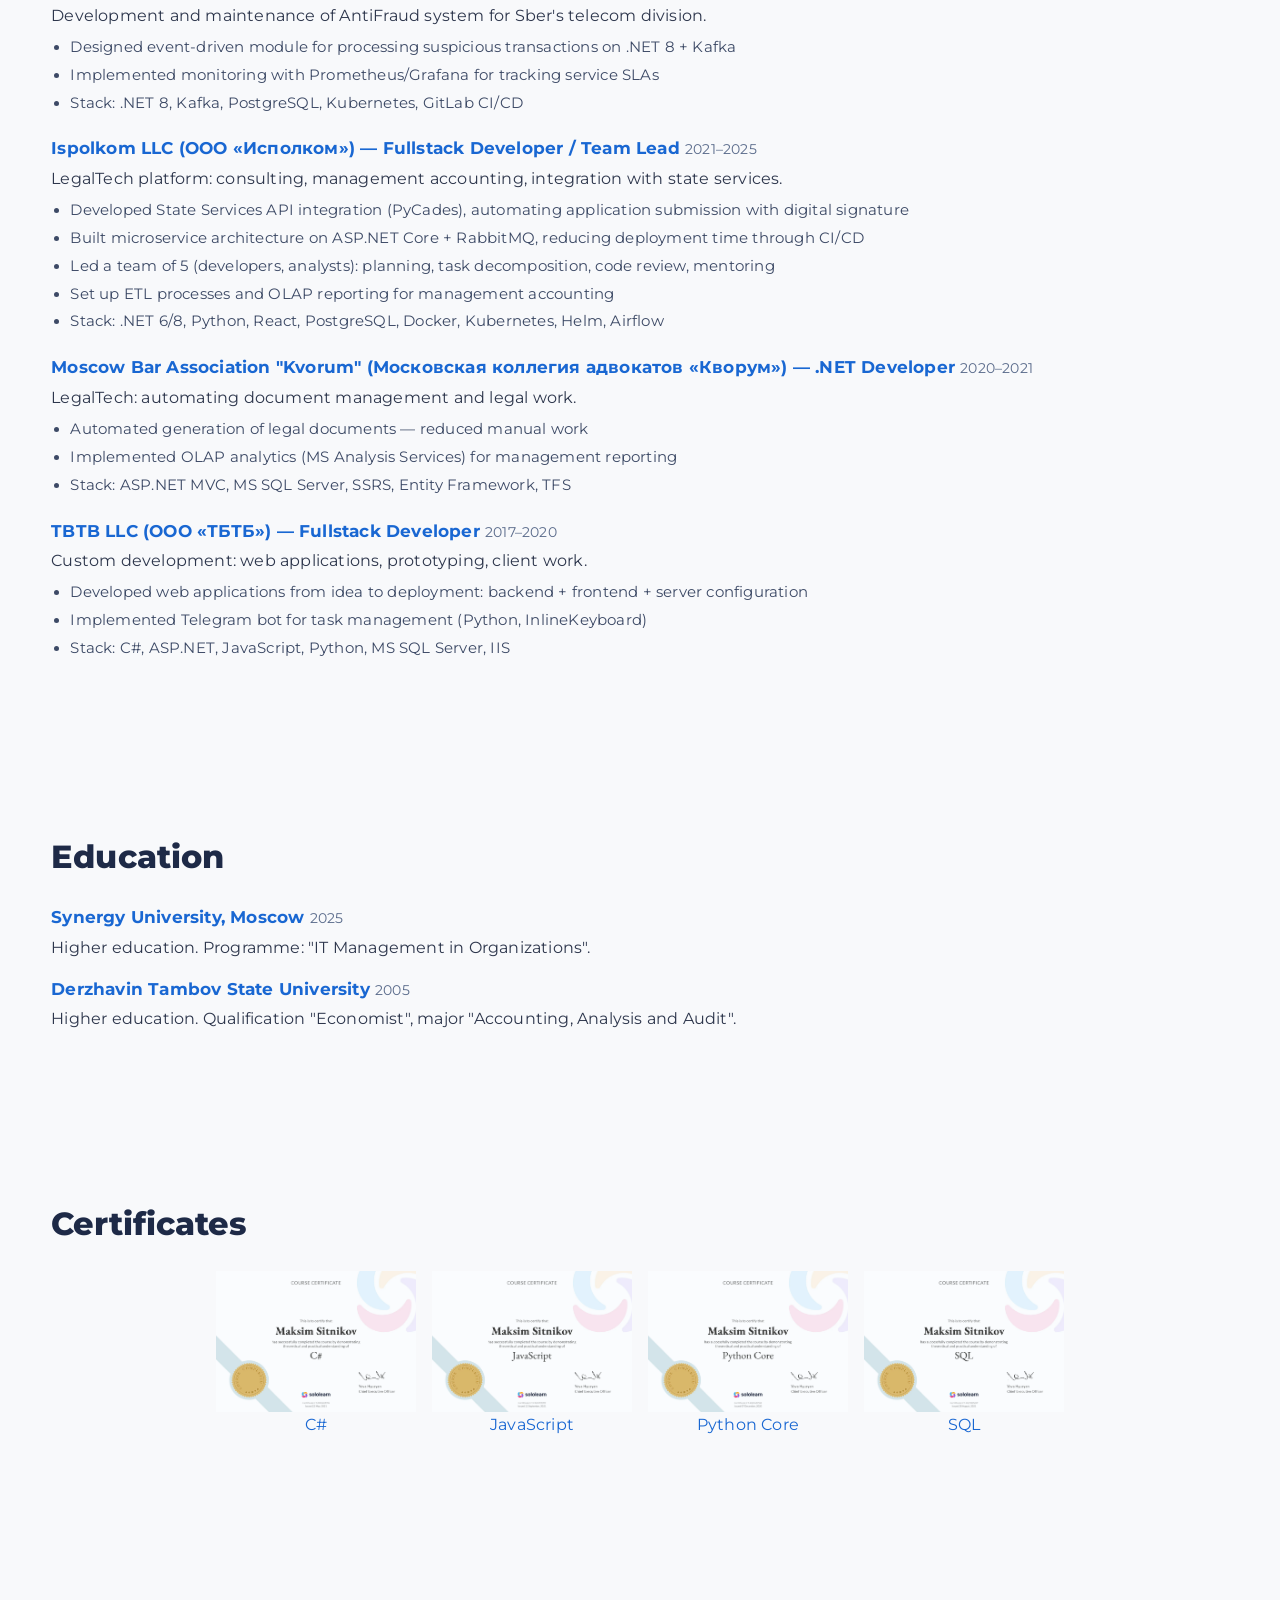
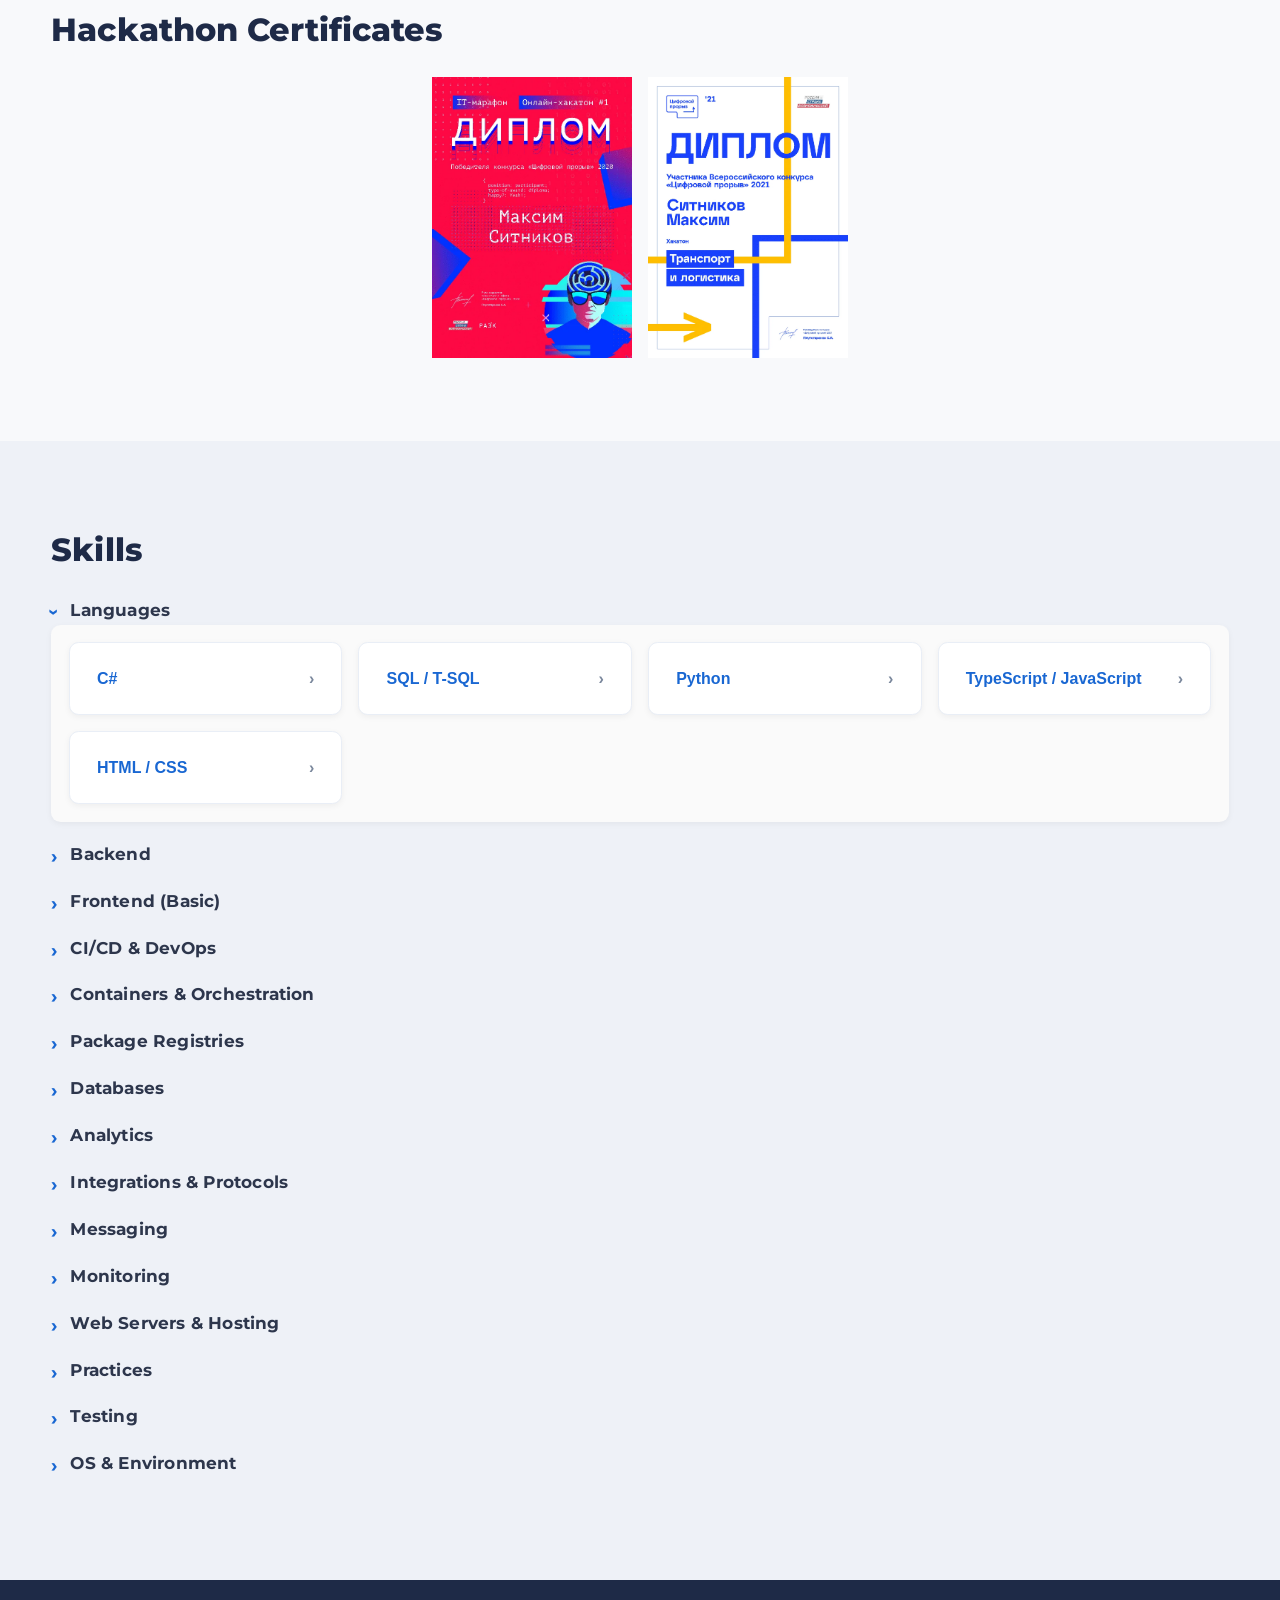
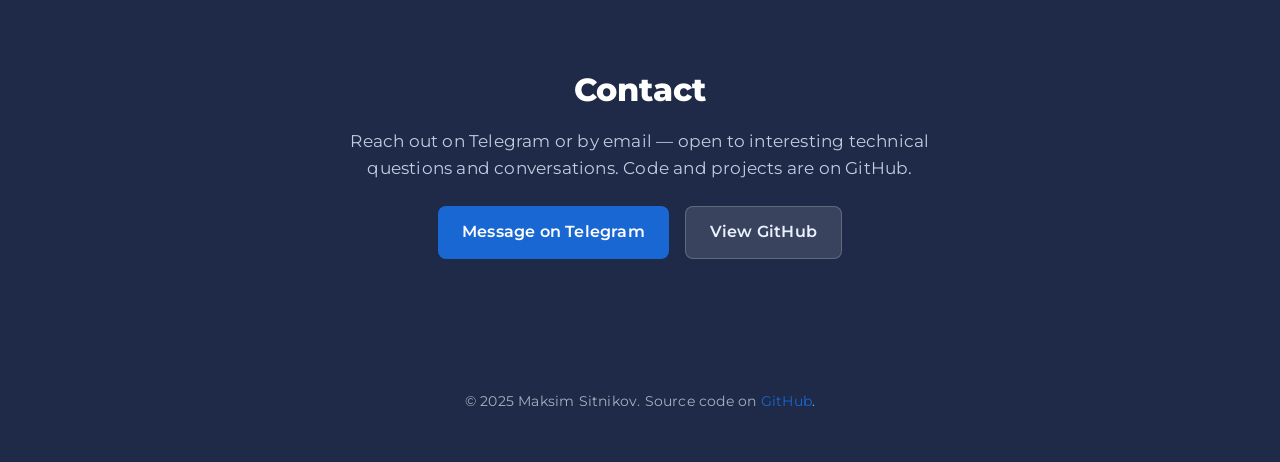
==== commit 2d5a8666: "Site: align with resume — Senior Fullstack (.NET + React), Xpress .NET 10 stack, fixed dates, contac" ====
--- a/en/index.html
+++ b/en/index.html
@@ -3,10 +3,10 @@
   <head>
     <meta charset="UTF-8" />
     <meta name="viewport" content="width=device-width, initial-scale=1, viewport-fit=cover" />
-    <title>Maksim Sitnikov — Fullstack .NET Developer | DevOps | yellow444</title>
+    <title>Maksim Sitnikov — Senior Fullstack (.NET + React) | DevOps | yellow444</title>
 
     <!-- SEO -->
-    <meta name="description" content="Maksim Sitnikov — Fullstack .NET/Python developer and DevOps engineer and team lead. .NET 8, React, Kubernetes, CI/CD, microservices, ETL/OLAP. 8+ years of experience. Portfolio, projects and articles." />
+    <meta name="description" content="Maksim Sitnikov — Senior Fullstack developer (.NET + React), DevOps engineer and team lead. .NET 8–10, React, Kubernetes, CI/CD, microservices, ETL/OLAP. 8+ years of experience. Portfolio, projects and articles." />
     <meta name="keywords" content=".NET, C#, ASP.NET Core, React, Python, SQL, Kubernetes, Docker, CI/CD, DevOps, Fullstack, microservices, ETL, OLAP, Airflow, Kafka, team lead" />
     <meta name="author" content="Maksim Sitnikov" />
     <link rel="canonical" href="https://yellow444.github.io/en/" />
@@ -17,15 +17,15 @@
 
     <!-- Open Graph -->
     <meta property="og:type" content="website" />
-    <meta property="og:title" content="Maksim Sitnikov — Fullstack .NET Developer | DevOps" />
-    <meta property="og:description" content="Fullstack .NET/Python developer and DevOps engineer. .NET 8, Kubernetes, CI/CD, microservices. 8+ years of experience." />
+    <meta property="og:title" content="Maksim Sitnikov — Senior Fullstack (.NET + React) | DevOps" />
+    <meta property="og:description" content="Senior Fullstack developer (.NET + React) and DevOps engineer. .NET 8–10, Kubernetes, CI/CD, microservices. 8+ years of experience." />
     <meta property="og:image" content="https://yellow444.github.io/images/maksim.png" />
     <meta property="og:url" content="https://yellow444.github.io/en/" />
     <meta property="og:locale" content="en_US" />
 
     <!-- Twitter Card -->
     <meta name="twitter:card" content="summary" />
-    <meta name="twitter:title" content="Maksim Sitnikov — Fullstack .NET Developer" />
+    <meta name="twitter:title" content="Maksim Sitnikov — Senior Fullstack (.NET + React)" />
     <meta name="twitter:description" content="Portfolio of .NET/Python developer and DevOps engineer" />
     <meta name="twitter:image" content="https://yellow444.github.io/images/maksim.png" />
 
@@ -46,7 +46,7 @@
       "alternateName": "yellow444",
       "url": "https://yellow444.github.io/en",
       "image": "https://yellow444.github.io/images/maksim.png",
-      "jobTitle": "Fullstack .NET Developer / DevOps Engineer / Team Lead",
+      "jobTitle": "Senior Fullstack Developer (.NET + React) / DevOps Engineer / Team Lead",
       "worksFor": {"@type": "Organization", "name": "Xpress Super App"},
       "knowsAbout": [".NET", "C#", "ASP.NET Core", "React", "TypeScript", "Python", "SQL", "PostgreSQL", "Kubernetes", "Docker", "CI/CD", "Kafka", "RabbitMQ", "ETL", "OLAP", "Apache Airflow"],
       "alumniOf": [
@@ -154,7 +154,7 @@
       <div class="hero-overlay"></div>
       <div class="hero-content">
         <h2>Maksim Sitnikov</h2>
-        <p class="subtitle">Fullstack Developer & DevOps Engineer</p>
+        <p class="subtitle">Senior Fullstack Developer (.NET + React), DevOps & Team Lead</p>
       </div>
     </section>
 
@@ -164,9 +164,9 @@
         <h2>About Me</h2>
         <p>
           My name is <strong><a href="https://github.com/yellow444" target="_blank" rel="noopener noreferrer">Maksim Sitnikov</a></strong>
-          — a fullstack .NET developer, DevOps engineer and team lead from Moscow with 8+ years of commercial development. My core stack is C# / .NET 8,
+          — a Senior Fullstack developer (.NET + React), DevOps engineer and team lead from Moscow with 8+ years of commercial development. My core stack is C# / .NET (8–10),
           ASP.NET Core, React and TypeScript, Python and SQL; in production I work with Docker, Kubernetes, CI/CD and monitoring (Prometheus, Grafana).
-          I love automating processes and sharing knowledge on GitHub and Habr. Currently I work on the backend of the cloud payment system XPay at Xpress Super App.
+          I love automating processes and sharing knowledge on GitHub and Habr. Currently I work on the backend of the cloud payment system XPay at Xpress Super App. English — A2.
         </p>
         <p>
           My projects include a service for submitting applications via the State Services API, image processing tools and libraries for cryptography work.
@@ -316,14 +316,14 @@
             <h3>Xpress Super App — Senior Backend Developer (.NET) <span class="years">2025 – present</span></h3>
             <p>Backend of the cloud payment system XPay on .NET.</p>
             <ul class="experience-details">
-              <li>Server-side logic and integrations of the payment backend on .NET 8</li>
+              <li>Server-side logic and integrations of the payment backend on .NET 10</li>
               <li>Classic event sourcing on an event store (no Kafka)</li>
               <li>Some frontend and DevOps as needed</li>
-              <li>Stack: .NET 8, C#, PostgreSQL, Docker, CI/CD</li>
+              <li>Stack: .NET 10, C#, Aspire, SignalR, Microsoft Orleans, KurrentDB, Azure Service Bus, PostgreSQL, Docker, CI/CD</li>
             </ul>
           </div>
           <div class="experience-item">
-            <h3>Sberbank-Telecom LLC (ООО «Сбербанк-Телеком») — .NET Developer <span class="years">2024–2025</span></h3>
+            <h3>SberMobile / Sberbank-Telecom LLC (ООО «Сбербанк-Телеком») — .NET Developer <span class="years">2024–2025</span></h3>
             <p>Development and maintenance of AntiFraud system for Sber's telecom division.</p>
             <ul class="experience-details">
               <li>Designed event-driven module for processing suspicious transactions on .NET 8 + Kafka</li>
@@ -332,7 +332,7 @@
             </ul>
           </div>
           <div class="experience-item">
-            <h3>Ispolkom LLC (ООО «Исполком») — Fullstack Developer / Team Lead <span class="years">2022–2025</span></h3>
+            <h3>Ispolkom LLC (ООО «Исполком») — Fullstack Developer / Team Lead <span class="years">2021–2025</span></h3>
             <p>LegalTech platform: consulting, management accounting, integration with state services.</p>
             <ul class="experience-details">
               <li>Developed State Services API integration (PyCades), automating application submission with digital signature</li>
@@ -343,7 +343,7 @@
             </ul>
           </div>
           <div class="experience-item">
-            <h3>Moscow Bar Association (Московская Коллегия Адвокатов) — .NET Developer <span class="years">2020–2022</span></h3>
+            <h3>Moscow Bar Association "Kvorum" (Московская коллегия адвокатов «Кворум») — .NET Developer <span class="years">2020–2021</span></h3>
             <p>LegalTech: automating document management and legal work.</p>
             <ul class="experience-details">
               <li>Automated generation of legal documents — reduced manual work</li>
@@ -352,7 +352,7 @@
             </ul>
           </div>
           <div class="experience-item">
-            <h3>TBTB LLC (ООО «ТБТБ») — Fullstack Developer <span class="years">2018–2020</span></h3>
+            <h3>TBTB LLC (ООО «ТБТБ») — Fullstack Developer <span class="years">2017–2020</span></h3>
             <p>Custom development: web applications, prototyping, client work.</p>
             <ul class="experience-details">
               <li>Developed web applications from idea to deployment: backend + frontend + server configuration</li>
@@ -2011,8 +2011,8 @@
     <!-- CTA section -->
     <section id="contact" class="section cta-section" role="region" aria-label="Get in touch">
       <div class="container cta-container">
-        <h2>Open to Collaboration</h2>
-        <p>Looking for projects in .NET, DevOps and microservice architecture. Open to both full-time and contract work.</p>
+        <h2>Contact</h2>
+        <p>Reach out on Telegram or by email — open to interesting technical questions and conversations. Code and projects are on GitHub.</p>
         <div class="cta-buttons">
           <a class="cta-btn cta-btn--primary" href="https://t.me/magnMaks" target="_blank" rel="noopener noreferrer">
             Message on Telegram
